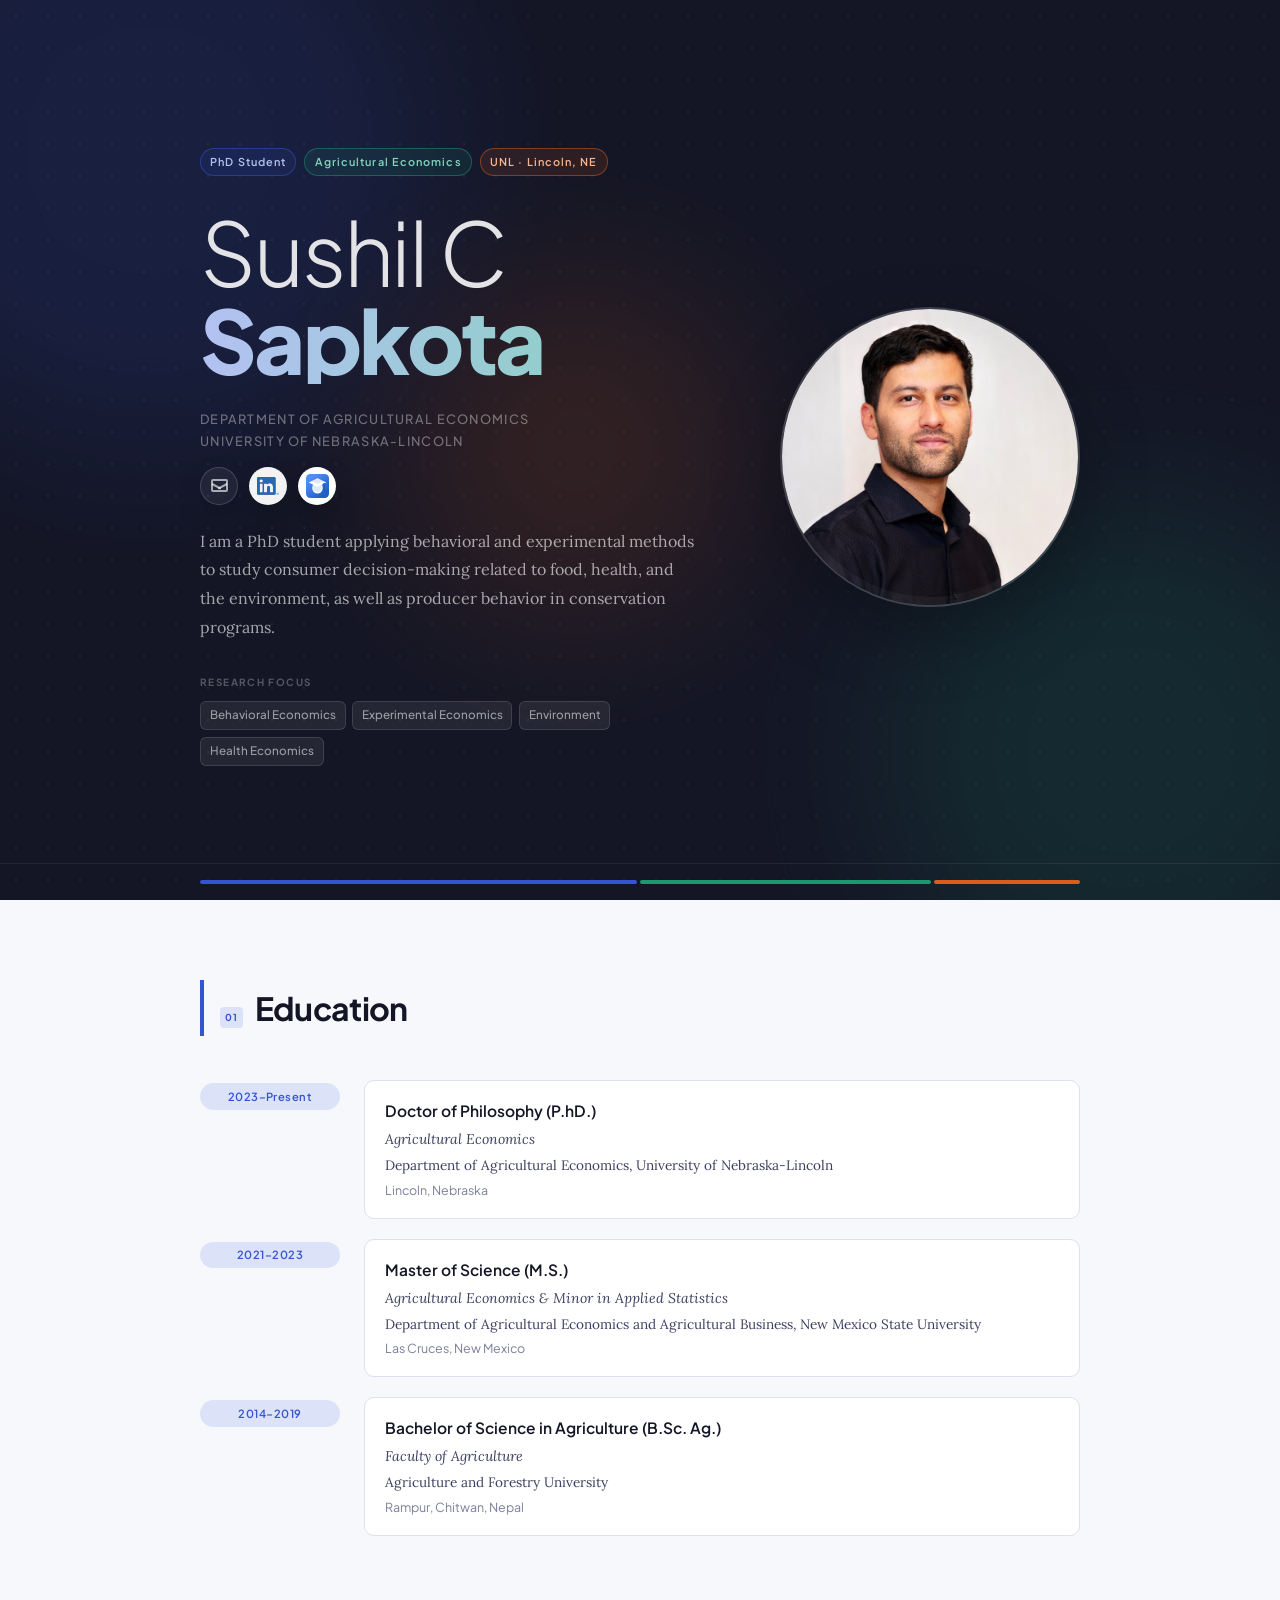
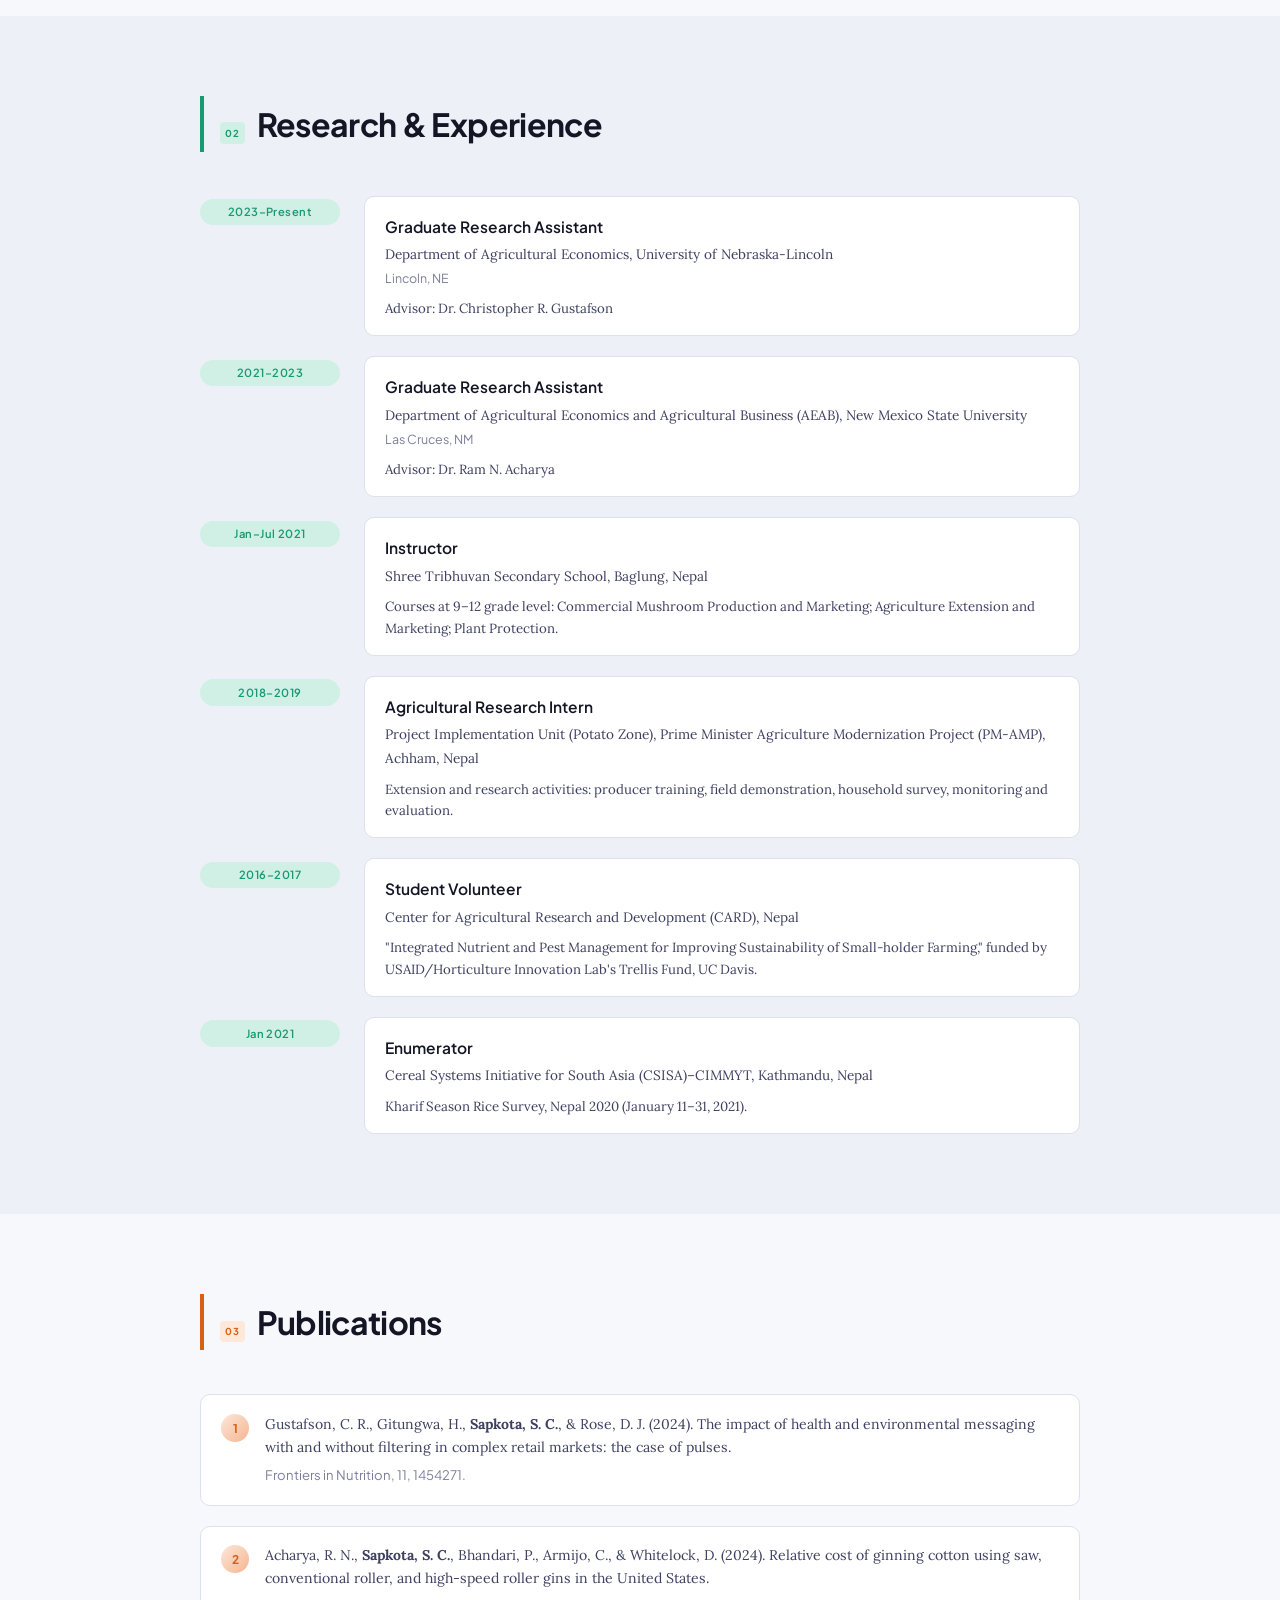
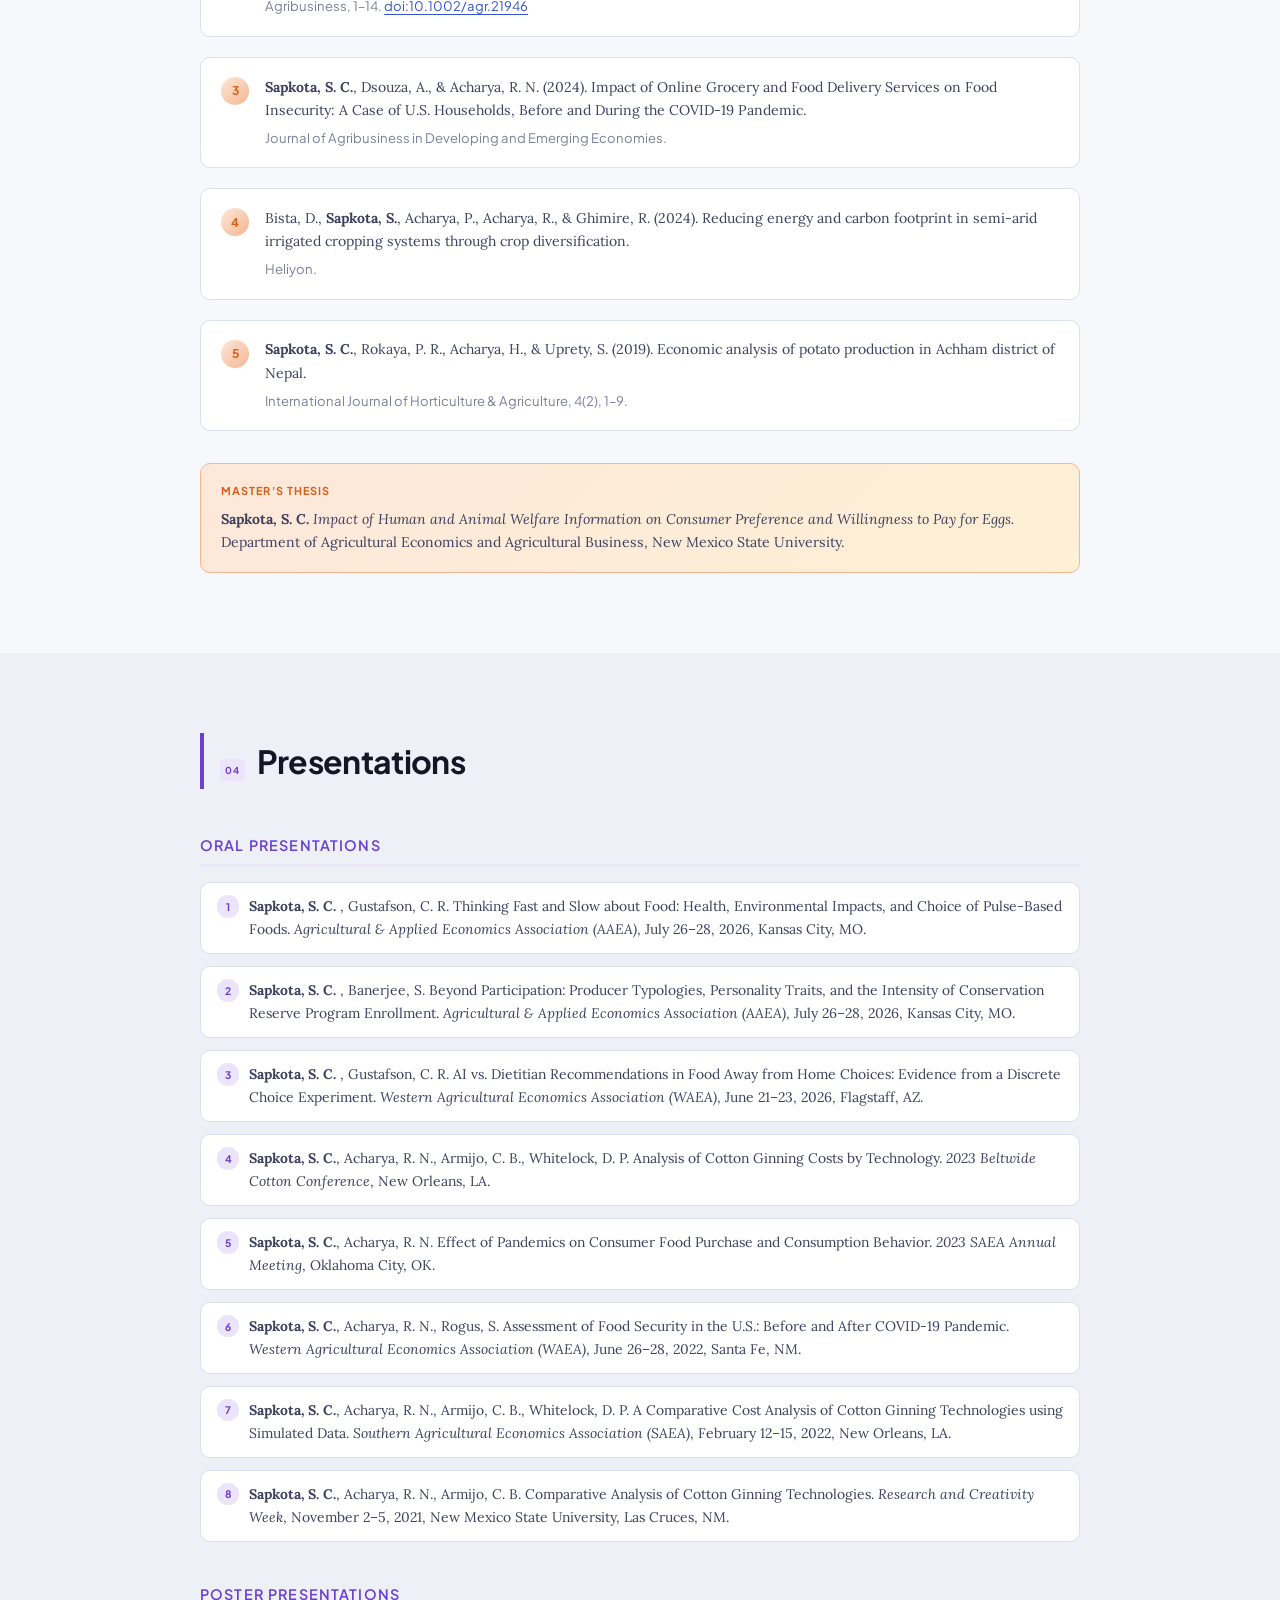
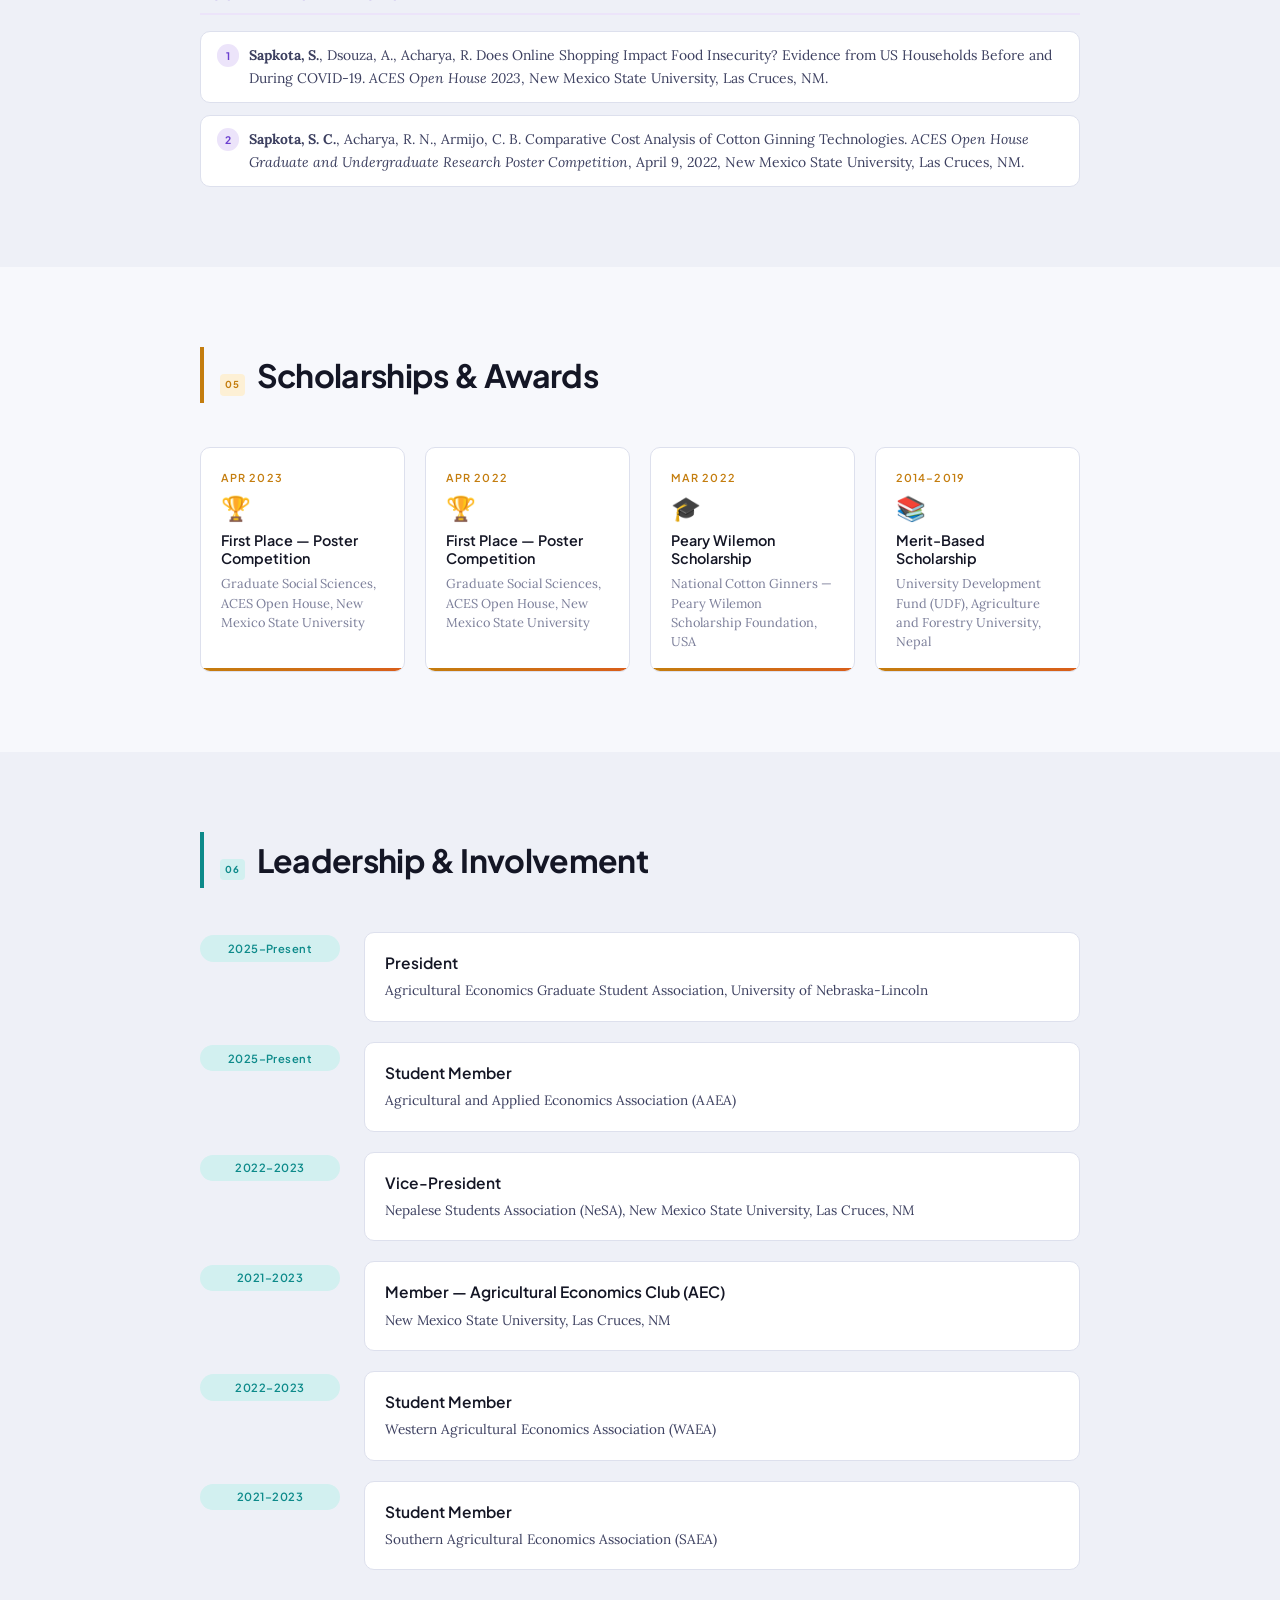
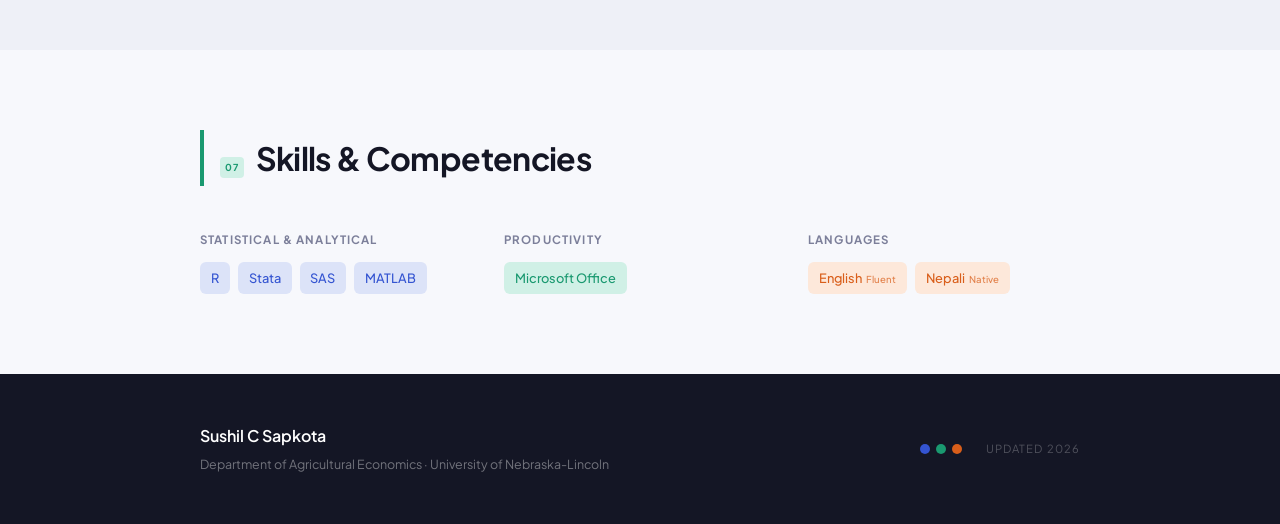
==== index.html @ df433335 "Update presentation list with new author formatting" ====
<!DOCTYPE html>
<html lang="en">
<head>
  <meta charset="UTF-8" />
  <meta name="viewport" content="width=device-width, initial-scale=1.0" />
  <title>Sushil C Sapkota — Agricultural Economist</title>
  <link rel="preconnect" href="https://fonts.googleapis.com" />
  <link rel="preconnect" href="https://fonts.gstatic.com" crossorigin />
  <link href="https://fonts.googleapis.com/css2?family=Plus+Jakarta+Sans:ital,wght@0,300;0,400;0,500;0,600;0,700;1,300;1,400&family=Lora:ital,wght@0,400;0,500;1,400&display=swap" rel="stylesheet" />
  <link rel="stylesheet" href="styles2.css?v=5" />
</head>
<body>

  <nav id="nav">
    <div class="nav-inner">
      <a href="#top" class="nav-brand">
        <span class="nav-initials">SCS</span>
        <span class="nav-fullname">Sushil C Sapkota</span>
      </a>
      <ul class="nav-links">
        <li><a href="#education">Education</a></li>
        <li><a href="#experience">Experience</a></li>
        <li><a href="#publications">Publications</a></li>
        <li><a href="#presentations">Presentations</a></li>
        <li><a href="#awards">Awards</a></li>
        <li><a href="#leadership">Leadership</a></li>
        <li><a href="#skills">Skills</a></li>
      </ul>
      <button class="nav-toggle" aria-label="Toggle menu" aria-expanded="false">
        <span></span><span></span><span></span>
      </button>
    </div>
  </nav>

  <main id="top">

    <!-- Hero -->
    <section class="hero">
      <div class="hero-blob hero-blob--1"></div>
      <div class="hero-blob hero-blob--2"></div>
      <div class="hero-blob hero-blob--3"></div>
      <div class="hero-grid-lines"></div>

      <div class="container hero-inner">

        <div class="hero-left">
          <div class="hero-chips">
            <span class="chip chip--blue">PhD Student</span>
            <span class="chip chip--green">Agricultural Economics</span>
            <span class="chip chip--orange">UNL · Lincoln, NE</span>
          </div>

          <h1 class="hero-name">
            <span class="hero-first">Sushil C</span>
            <span class="hero-last">Sapkota</span>
          </h1>

          <p class="hero-dept">
            Department of Agricultural Economics<br />
            University of Nebraska-Lincoln
          </p>

          <div class="hero-contact">
            <a class="email-link" href="mailto:ssapkota3@nebraska.edu" aria-label="Email Sushil C Sapkota">
              <span class="email-icon" aria-hidden="true"></span>
            </a>
            <a
              class="linkedin-link"
              href="https://www.linkedin.com/in/sushil-sapkota-06522b165/"
              target="_blank"
              rel="noopener noreferrer"
              aria-label="Visit Sushil C Sapkota on LinkedIn"
            >
              <img class="linkedin-logo" src="LI-In-Bug.png" alt="" />
            </a>
            <a
              class="scholar-link"
              href="https://scholar.google.com/citations?user=Bftoj8IAAAAJ&hl=en"
              target="_blank"
              rel="noopener noreferrer"
              aria-label="Visit Sushil C Sapkota on Google Scholar"
            >
              <img class="scholar-logo" src="google-scholar.svg" alt="" />
            </a>
          </div>

          <p class="hero-bio">
            I am a PhD student applying behavioral and experimental methods to study consumer decision-making
            related to food, health, and the environment, as well as
            producer behavior in conservation programs.
          </p>

          <div class="hero-focus">
            <span class="focus-label">Research Focus</span>
            <div class="focus-tags">
              <span class="focus-tag">Behavioral Economics</span>
              <span class="focus-tag">Experimental Economics</span>
              <span class="focus-tag">Environment</span>
              <span class="focus-tag">Health Economics</span>
            </div>
          </div>
        </div>

        <div class="hero-media">
          <div class="hero-photo-wrap" aria-label="Portrait of Sushil C Sapkota">
            <img
              class="hero-photo"
              src="3225E10E-08E2-4736-A0DA-E0281A70B537_1_105_c.jpeg"
              alt="Sushil C Sapkota"
            />
          </div>
        </div>

      </div>

      <div class="hero-bar-wrap">
        <div class="container">
          <div class="hero-bar">
            <span class="hero-bar-seg hero-bar-seg--a"></span>
            <span class="hero-bar-seg hero-bar-seg--b"></span>
            <span class="hero-bar-seg hero-bar-seg--c"></span>
          </div>
        </div>
      </div>
    </section>

    <!-- Education -->
    <section id="education" class="section">
      <div class="container">
        <h2 class="section-title section-title--blue">
          <span class="section-icon">01</span>Education
        </h2>
        <div class="timeline">

          <article class="tl-item">
            <div class="tl-badge tl-badge--blue">2023–Present</div>
            <div class="tl-card">
              <h3 class="tl-role">Doctor of Philosophy (P.hD.)</h3>
              <p class="tl-field">Agricultural Economics</p>
              <p class="tl-org">Department of Agricultural Economics, University of Nebraska-Lincoln</p>
              <p class="tl-loc">Lincoln, Nebraska</p>
            </div>
          </article>

          <article class="tl-item">
            <div class="tl-badge tl-badge--blue">2021–2023</div>
            <div class="tl-card">
              <h3 class="tl-role">Master of Science (M.S.)</h3>
              <p class="tl-field">Agricultural Economics &amp; Minor in Applied Statistics</p>
              <p class="tl-org">Department of Agricultural Economics and Agricultural Business, New Mexico State University</p>
              <p class="tl-loc">Las Cruces, New Mexico</p>
            </div>
          </article>

          <article class="tl-item">
            <div class="tl-badge tl-badge--blue">2014–2019</div>
            <div class="tl-card">
              <h3 class="tl-role">Bachelor of Science in Agriculture (B.Sc. Ag.)</h3>
              <p class="tl-field">Faculty of Agriculture</p>
              <p class="tl-org">Agriculture and Forestry University</p>
              <p class="tl-loc">Rampur, Chitwan, Nepal</p>
            </div>
          </article>

        </div>
      </div>
    </section>

    <!-- Experience -->
    <section id="experience" class="section section--alt">
      <div class="container">
        <h2 class="section-title section-title--green">
          <span class="section-icon">02</span>Research &amp; Experience
        </h2>
        <div class="timeline">

          <article class="tl-item">
            <div class="tl-badge tl-badge--green">2023–Present</div>
            <div class="tl-card">
              <h3 class="tl-role">Graduate Research Assistant</h3>
              <p class="tl-org">Department of Agricultural Economics, University of Nebraska-Lincoln</p>
              <p class="tl-loc">Lincoln, NE</p>
              <p class="tl-note">Advisor: Dr. Christopher R. Gustafson</p>
            </div>
          </article>

          <article class="tl-item">
            <div class="tl-badge tl-badge--green">2021–2023</div>
            <div class="tl-card">
              <h3 class="tl-role">Graduate Research Assistant</h3>
              <p class="tl-org">Department of Agricultural Economics and Agricultural Business (AEAB), New Mexico State University</p>
              <p class="tl-loc">Las Cruces, NM</p>
              <p class="tl-note">Advisor: Dr. Ram N. Acharya</p>
            </div>
          </article>

          <article class="tl-item">
            <div class="tl-badge tl-badge--green">Jan–Jul 2021</div>
            <div class="tl-card">
              <h3 class="tl-role">Instructor</h3>
              <p class="tl-org">Shree Tribhuvan Secondary School, Baglung, Nepal</p>
              <p class="tl-note">Courses at 9–12 grade level: Commercial Mushroom Production and Marketing; Agriculture Extension and Marketing; Plant Protection.</p>
            </div>
          </article>

          <article class="tl-item">
            <div class="tl-badge tl-badge--green">2018–2019</div>
            <div class="tl-card">
              <h3 class="tl-role">Agricultural Research Intern</h3>
              <p class="tl-org">Project Implementation Unit (Potato Zone), Prime Minister Agriculture Modernization Project (PM-AMP), Achham, Nepal</p>
              <p class="tl-note">Extension and research activities: producer training, field demonstration, household survey, monitoring and evaluation.</p>
            </div>
          </article>

          <article class="tl-item">
            <div class="tl-badge tl-badge--green">2016–2017</div>
            <div class="tl-card">
              <h3 class="tl-role">Student Volunteer</h3>
              <p class="tl-org">Center for Agricultural Research and Development (CARD), Nepal</p>
              <p class="tl-note">"Integrated Nutrient and Pest Management for Improving Sustainability of Small-holder Farming," funded by USAID/Horticulture Innovation Lab's Trellis Fund, UC Davis.</p>
            </div>
          </article>

          <article class="tl-item">
            <div class="tl-badge tl-badge--green">Jan 2021</div>
            <div class="tl-card">
              <h3 class="tl-role">Enumerator</h3>
              <p class="tl-org">Cereal Systems Initiative for South Asia (CSISA)–CIMMYT, Kathmandu, Nepal</p>
              <p class="tl-note">Kharif Season Rice Survey, Nepal 2020 (January 11–31, 2021).</p>
            </div>
          </article>

        </div>
      </div>
    </section>

    <!-- Publications -->
    <section id="publications" class="section">
      <div class="container">
        <h2 class="section-title section-title--orange">
          <span class="section-icon">03</span>Publications
        </h2>

        <ol class="pub-list">
          <li class="pub-item">
            <span class="pub-num">1</span>
            <div class="pub-content">
              <p class="pub-cite">Gustafson, C. R., Gitungwa, H., <strong>Sapkota, S. C.</strong>, &amp; Rose, D. J. (2024). The impact of health and environmental messaging with and without filtering in complex retail markets: the case of pulses.</p>
              <p class="pub-journal">Frontiers in Nutrition, 11, 1454271.</p>
            </div>
          </li>
          <li class="pub-item">
            <span class="pub-num">2</span>
            <div class="pub-content">
              <p class="pub-cite">Acharya, R. N., <strong>Sapkota, S. C.</strong>, Bhandari, P., Armijo, C., &amp; Whitelock, D. (2024). Relative cost of ginning cotton using saw, conventional roller, and high-speed roller gins in the United States.</p>
              <p class="pub-journal">Agribusiness, 1–14. <a href="https://doi.org/10.1002/agr.21946" target="_blank" rel="noopener">doi:10.1002/agr.21946</a></p>
            </div>
          </li>
          <li class="pub-item">
            <span class="pub-num">3</span>
            <div class="pub-content">
              <p class="pub-cite"><strong>Sapkota, S. C.</strong>, Dsouza, A., &amp; Acharya, R. N. (2024). Impact of Online Grocery and Food Delivery Services on Food Insecurity: A Case of U.S. Households, Before and During the COVID-19 Pandemic.</p>
              <p class="pub-journal">Journal of Agribusiness in Developing and Emerging Economies.</p>
            </div>
          </li>
          <li class="pub-item">
            <span class="pub-num">4</span>
            <div class="pub-content">
              <p class="pub-cite">Bista, D., <strong>Sapkota, S.</strong>, Acharya, P., Acharya, R., &amp; Ghimire, R. (2024). Reducing energy and carbon footprint in semi-arid irrigated cropping systems through crop diversification.</p>
              <p class="pub-journal">Heliyon.</p>
            </div>
          </li>
          <li class="pub-item">
            <span class="pub-num">5</span>
            <div class="pub-content">
              <p class="pub-cite"><strong>Sapkota, S. C.</strong>, Rokaya, P. R., Acharya, H., &amp; Uprety, S. (2019). Economic analysis of potato production in Achham district of Nepal.</p>
              <p class="pub-journal">International Journal of Horticulture &amp; Agriculture, 4(2), 1–9.</p>
            </div>
          </li>
        </ol>

        <div class="thesis-block">
          <div class="thesis-label">Master's Thesis</div>
          <p><strong>Sapkota, S. C.</strong> <em>Impact of Human and Animal Welfare Information on Consumer Preference and Willingness to Pay for Eggs.</em> Department of Agricultural Economics and Agricultural Business, New Mexico State University.</p>
        </div>
      </div>
    </section>

    <!-- Presentations -->
    <section id="presentations" class="section section--alt">
      <div class="container">
        <h2 class="section-title section-title--purple">
          <span class="section-icon">04</span>Presentations
        </h2>

        <h3 class="sub-heading sub-heading--purple">Oral Presentations</h3>
        <ol class="pres-list">
          <li class="pres-item"><strong>Sapkota, S. C. </strong>, Gustafson, C. R. Thinking Fast and Slow about Food: Health, Environmental Impacts, and Choice of Pulse-Based Foods. <em>Agricultural & Applied Economics Association (AAEA)</em>, July 26–28, 2026, Kansas City, MO.</li>
          <li class="pres-item"><strong>Sapkota, S. C. </strong>, Banerjee, S. Beyond Participation: Producer Typologies, Personality Traits, and the Intensity of Conservation Reserve Program Enrollment. <em>Agricultural & Applied Economics Association (AAEA)</em>, July 26–28, 2026, Kansas City, MO.</li>
          <li class="pres-item"><strong>Sapkota, S. C. </strong>, Gustafson, C. R. AI vs. Dietitian Recommendations in Food Away from Home Choices: Evidence from a Discrete Choice Experiment. <em>Western Agricultural Economics Association (WAEA)</em>, June 21–23, 2026, Flagstaff, AZ.</li>
          <li class="pres-item"><strong>Sapkota, S. C.</strong>, Acharya, R. N., Armijo, C. B., Whitelock, D. P. Analysis of Cotton Ginning Costs by Technology. <em>2023 Beltwide Cotton Conference</em>, New Orleans, LA.</li>
          <li class="pres-item"><strong>Sapkota, S. C.</strong>, Acharya, R. N. Effect of Pandemics on Consumer Food Purchase and Consumption Behavior. <em>2023 SAEA Annual Meeting</em>, Oklahoma City, OK.</li>
          <li class="pres-item"><strong>Sapkota, S. C.</strong>, Acharya, R. N., Rogus, S. Assessment of Food Security in the U.S.: Before and After COVID-19 Pandemic. <em>Western Agricultural Economics Association (WAEA)</em>, June 26–28, 2022, Santa Fe, NM.</li>
          <li class="pres-item"><strong>Sapkota, S. C.</strong>, Acharya, R. N., Armijo, C. B., Whitelock, D. P. A Comparative Cost Analysis of Cotton Ginning Technologies using Simulated Data. <em>Southern Agricultural Economics Association (SAEA)</em>, February 12–15, 2022, New Orleans, LA.</li>
          <li class="pres-item"><strong>Sapkota, S. C.</strong>, Acharya, R. N., Armijo, C. B. Comparative Analysis of Cotton Ginning Technologies. <em>Research and Creativity Week</em>, November 2–5, 2021, New Mexico State University, Las Cruces, NM.</li>
        </ol>

        <h3 class="sub-heading sub-heading--purple" style="margin-top:2.5rem">Poster Presentations</h3>
        <ol class="pres-list">
          <li class="pres-item"><strong>Sapkota, S.</strong>, Dsouza, A., Acharya, R. Does Online Shopping Impact Food Insecurity? Evidence from US Households Before and During COVID-19. <em>ACES Open House 2023</em>, New Mexico State University, Las Cruces, NM.</li>
          <li class="pres-item"><strong>Sapkota, S. C.</strong>, Acharya, R. N., Armijo, C. B. Comparative Cost Analysis of Cotton Ginning Technologies. <em>ACES Open House Graduate and Undergraduate Research Poster Competition</em>, April 9, 2022, New Mexico State University, Las Cruces, NM.</li>
        </ol>
      </div>
    </section>

    <!-- Awards -->
    <section id="awards" class="section">
      <div class="container">
        <h2 class="section-title section-title--amber">
          <span class="section-icon">05</span>Scholarships &amp; Awards
        </h2>
        <div class="awards-grid">

          <div class="award-card award-card--amber">
            <div class="award-year">Apr 2023</div>
            <div class="award-icon">🏆</div>
            <h3 class="award-title">First Place — Poster Competition</h3>
            <p class="award-body">Graduate Social Sciences, ACES Open House, New Mexico State University</p>
          </div>

          <div class="award-card award-card--amber">
            <div class="award-year">Apr 2022</div>
            <div class="award-icon">🏆</div>
            <h3 class="award-title">First Place — Poster Competition</h3>
            <p class="award-body">Graduate Social Sciences, ACES Open House, New Mexico State University</p>
          </div>

          <div class="award-card award-card--amber">
            <div class="award-year">Mar 2022</div>
            <div class="award-icon">🎓</div>
            <h3 class="award-title">Peary Wilemon Scholarship</h3>
            <p class="award-body">National Cotton Ginners — Peary Wilemon Scholarship Foundation, USA</p>
          </div>

          <div class="award-card award-card--amber">
            <div class="award-year">2014–2019</div>
            <div class="award-icon">📚</div>
            <h3 class="award-title">Merit-Based Scholarship</h3>
            <p class="award-body">University Development Fund (UDF), Agriculture and Forestry University, Nepal</p>
          </div>

        </div>
      </div>
    </section>

    <!-- Leadership -->
    <section id="leadership" class="section section--alt">
      <div class="container">
        <h2 class="section-title section-title--teal">
          <span class="section-icon">06</span>Leadership &amp; Involvement
        </h2>
        <div class="timeline">

          <article class="tl-item">
            <div class="tl-badge tl-badge--teal">2025–Present</div>
            <div class="tl-card">
              <h3 class="tl-role">President</h3>
              <p class="tl-org">Agricultural Economics Graduate Student Association, University of Nebraska-Lincoln</p>
            </div>
          </article>

          <article class="tl-item">
            <div class="tl-badge tl-badge--teal">2025–Present</div>
            <div class="tl-card">
              <h3 class="tl-role">Student Member</h3>
              <p class="tl-org">Agricultural and Applied Economics Association (AAEA)</p>
            </div>
          </article>

          <article class="tl-item">
            <div class="tl-badge tl-badge--teal">2022–2023</div>
            <div class="tl-card">
              <h3 class="tl-role">Vice-President</h3>
              <p class="tl-org">Nepalese Students Association (NeSA), New Mexico State University, Las Cruces, NM</p>
            </div>
          </article>

          <article class="tl-item">
            <div class="tl-badge tl-badge--teal">2021–2023</div>
            <div class="tl-card">
              <h3 class="tl-role">Member — Agricultural Economics Club (AEC)</h3>
              <p class="tl-org">New Mexico State University, Las Cruces, NM</p>
            </div>
          </article>

          <article class="tl-item">
            <div class="tl-badge tl-badge--teal">2022–2023</div>
            <div class="tl-card">
              <h3 class="tl-role">Student Member</h3>
              <p class="tl-org">Western Agricultural Economics Association (WAEA)</p>
            </div>
          </article>

          <article class="tl-item">
            <div class="tl-badge tl-badge--teal">2021–2023</div>
            <div class="tl-card">
              <h3 class="tl-role">Student Member</h3>
              <p class="tl-org">Southern Agricultural Economics Association (SAEA)</p>
            </div>
          </article>

        </div>
      </div>
    </section>

    <!-- Skills -->
    <section id="skills" class="section">
      <div class="container">
        <h2 class="section-title section-title--green">
          <span class="section-icon">07</span>Skills &amp; Competencies
        </h2>
        <div class="skills-grid">
          <div class="skill-group">
            <h3 class="skill-group-label">Statistical &amp; Analytical</h3>
            <div class="skill-tags">
              <span class="skill-tag skill-tag--blue">R</span>
              <span class="skill-tag skill-tag--blue">Stata</span>
              <span class="skill-tag skill-tag--blue">SAS</span>
              <span class="skill-tag skill-tag--blue">MATLAB</span>
            </div>
          </div>
          <div class="skill-group">
            <h3 class="skill-group-label">Productivity</h3>
            <div class="skill-tags">
              <span class="skill-tag skill-tag--green">Microsoft Office</span>
            </div>
          </div>
          <div class="skill-group">
            <h3 class="skill-group-label">Languages</h3>
            <div class="skill-tags">
              <span class="skill-tag skill-tag--orange">English <em>Fluent</em></span>
              <span class="skill-tag skill-tag--orange">Nepali <em>Native</em></span>
            </div>
          </div>
        </div>
      </div>
    </section>

  </main>

  <footer class="footer">
    <div class="container footer-inner">
      <div class="footer-left">
        <p class="footer-name">Sushil C Sapkota</p>
        <p class="footer-inst">Department of Agricultural Economics · University of Nebraska-Lincoln</p>
      </div>
      <div class="footer-dots">
        <span class="fdot fdot--blue"></span>
        <span class="fdot fdot--green"></span>
        <span class="fdot fdot--orange"></span>
      </div>
      <p class="footer-copy">Updated 2026</p>
    </div>
  </footer>

  <script src="script2.js"></script>
</body>
</html>
---- styles2.css ----
/* ─── Reset ─────────────────────────────────────────── */
*, *::before, *::after { box-sizing: border-box; margin: 0; padding: 0; }

/* ─── Palette ───────────────────────────────────────── */
:root {
  --white:   #ffffff;
  --bg:      #f7f8fc;
  --bg-alt:  #eef0f7;
  --ink:     #141625;
  --ink-2:   #3d4060;
  --ink-3:   #7c7f9a;

  --blue:    #3454d1;
  --blue-lt: #dce3f8;
  --blue-md: #b3c1f2;

  --green:   #1a9970;
  --green-lt:#d0f0e6;
  --green-md:#85d4bc;

  --orange:  #d95e1a;
  --orange-lt:#fde8da;
  --orange-md:#f4b590;

  --purple:  #6b3fcf;
  --purple-lt:#ece4fa;

  --amber:   #c47d0e;
  --amber-lt:#fdf0d5;
  --amber-md:#f5c96a;

  --teal:    #0d8a8a;
  --teal-lt: #d2f0f0;
  --teal-md: #7ed4d4;

  --rule:    #dde0ed;

  --font-head: 'Plus Jakarta Sans', system-ui, sans-serif;
  --font-body: 'Lora', Georgia, serif;

  --max-w: 880px;
  --radius: 10px;
}

html { scroll-behavior: smooth; }

body {
  background: var(--bg);
  color: var(--ink);
  font-family: var(--font-body);
  font-size: clamp(15px, 1.5vw, 16px);
  line-height: 1.75;
  -webkit-font-smoothing: antialiased;
}

/* ─── Utility ───────────────────────────────────────── */
.container {
  width: min(var(--max-w), 100% - 2rem);
  margin-inline: auto;
}

a {
  color: var(--blue);
  text-underline-offset: 3px;
  transition: opacity 0.2s;
}
a:hover { opacity: 0.7; }

/* ─── Nav ───────────────────────────────────────────── */
#nav {
  position: fixed;
  top: 0; left: 0; right: 0;
  z-index: 200;
  background: var(--ink);
  transform: translateY(-100%);
  transition: transform 0.35s ease;
}
#nav.visible { transform: translateY(0); }

.nav-inner {
  width: min(var(--max-w), 100% - 2rem);
  margin-inline: auto;
  display: flex;
  align-items: center;
  height: 54px;
  gap: 1rem;
}

.nav-brand {
  display: flex;
  align-items: center;
  gap: 0.6rem;
  text-decoration: none;
  flex-shrink: 0;
}

.nav-initials {
  background: linear-gradient(135deg, var(--blue), var(--green));
  color: white;
  font-family: var(--font-head);
  font-size: 0.72rem;
  font-weight: 700;
  letter-spacing: 0.08em;
  padding: 0.3em 0.5em;
  border-radius: 6px;
}

.nav-fullname {
  font-family: var(--font-head);
  font-size: 0.85rem;
  font-weight: 500;
  color: rgba(255,255,255,0.85);
}

.nav-links {
  display: flex;
  list-style: none;
  gap: clamp(0.6rem, 2vw, 1.2rem);
  margin-left: auto;
  flex-wrap: wrap;
}

.nav-links a {
  font-family: var(--font-head);
  font-size: 0.72rem;
  font-weight: 500;
  text-transform: uppercase;
  letter-spacing: 0.08em;
  color: rgba(255,255,255,0.55);
  text-decoration: none;
  transition: color 0.2s;
}
.nav-links a:hover { color: white; }

.nav-toggle {
  display: none;
  flex-direction: column;
  gap: 4px;
  background: none;
  border: none;
  cursor: pointer;
  padding: 4px;
  margin-left: auto;
}
.nav-toggle span {
  display: block;
  width: 20px;
  height: 2px;
  background: white;
  border-radius: 2px;
  transition: transform 0.25s;
}

/* ─── Hero ──────────────────────────────────────────── */
.hero {
  position: relative;
  overflow: hidden;
  background: var(--ink);
  padding-top: clamp(5.5rem, 12vw, 8rem);
  padding-bottom: 0;
  min-height: 100vh;
  display: flex;
  flex-direction: column;
}

.hero-blob {
  position: absolute;
  border-radius: 50%;
  filter: blur(80px);
  opacity: 0.15;
  pointer-events: none;
}
.hero-blob--1 {
  width: 600px; height: 600px;
  background: var(--blue);
  top: -150px; left: -150px;
}
.hero-blob--2 {
  width: 500px; height: 500px;
  background: var(--green);
  bottom: -100px; right: -100px;
}
.hero-blob--3 {
  width: 350px; height: 350px;
  background: var(--orange);
  top: 50%; left: 45%;
  transform: translate(-50%, -50%);
}

/* subtle dot-grid texture */
.hero-grid-lines {
  position: absolute;
  inset: 0;
  background-image: radial-gradient(rgba(255,255,255,0.06) 1px, transparent 1px);
  background-size: 32px 32px;
  pointer-events: none;
}

.hero-inner {
  position: relative;
  z-index: 1;
  flex: 1;
  display: flex;
  justify-content: space-between;
  align-items: center;
  gap: clamp(2rem, 7vw, 5rem);
  padding-bottom: clamp(3rem, 6vw, 5rem);
}

/* ── Left column ── */
.hero-left {
  max-width: 660px;
  min-width: 0;
}

.hero-chips {
  display: flex;
  flex-wrap: wrap;
  gap: 0.5rem;
  margin-bottom: 2rem;
  opacity: 0;
  animation: fadeUp 0.7s 0.1s ease forwards;
}

.chip {
  font-family: var(--font-head);
  font-size: 0.68rem;
  font-weight: 600;
  letter-spacing: 0.1em;
  padding: 0.3em 0.85em;
  border-radius: 999px;
  border: 1.5px solid;
}
.chip--blue   { color: var(--blue-md);   border-color: rgba(52,84,209,0.5);  background: rgba(52,84,209,0.12); }
.chip--green  { color: var(--green-md);  border-color: rgba(26,153,112,0.5); background: rgba(26,153,112,0.12); }
.chip--orange { color: var(--orange-md); border-color: rgba(217,94,26,0.5);  background: rgba(217,94,26,0.12); }

.hero-name {
  font-family: var(--font-head);
  font-weight: 700;
  font-size: clamp(3rem, 8vw, 5.5rem);
  line-height: 1.0;
  letter-spacing: -0.03em;
  margin-bottom: 1.5rem;
  display: flex;
  flex-direction: column;
  opacity: 0;
  animation: fadeUp 0.7s 0.25s ease forwards;
}

.hero-first {
  color: rgba(255,255,255,0.88);
  font-weight: 300;
}

.hero-last {
  background: linear-gradient(90deg, var(--blue-md), var(--green-md));
  -webkit-background-clip: text;
  -webkit-text-fill-color: transparent;
  background-clip: text;
  font-weight: 800;
}

.hero-dept {
  font-family: var(--font-head);
  font-size: 0.8rem;
  font-weight: 500;
  text-transform: uppercase;
  letter-spacing: 0.1em;
  color: rgba(255,255,255,0.38);
  margin-bottom: 0.9rem;
  opacity: 0;
  animation: fadeUp 0.7s 0.4s ease forwards;
}

.hero-bio {
  max-width: 500px;
  color: rgba(255,255,255,0.62);
  font-size: 1rem;
  line-height: 1.8;
  margin-bottom: 2rem;
  opacity: 0;
  animation: fadeUp 0.7s 0.55s ease forwards;
}

/* Research focus tags */
.hero-focus {
  opacity: 0;
  animation: fadeUp 0.7s 0.65s ease forwards;
}

.focus-label {
  font-family: var(--font-head);
  font-size: 0.62rem;
  font-weight: 700;
  text-transform: uppercase;
  letter-spacing: 0.14em;
  color: rgba(255,255,255,0.28);
  display: block;
  margin-bottom: 0.6rem;
}

.focus-tags {
  display: flex;
  flex-wrap: wrap;
  gap: 0.4rem;
}

.focus-tag {
  font-family: var(--font-head);
  font-size: 0.73rem;
  font-weight: 500;
  color: rgba(255,255,255,0.55);
  background: rgba(255,255,255,0.07);
  border: 1px solid rgba(255,255,255,0.12);
  padding: 0.3em 0.75em;
  border-radius: 6px;
  transition: background 0.2s, color 0.2s;
}
.focus-tag:hover {
  background: rgba(255,255,255,0.13);
  color: rgba(255,255,255,0.9);
}

.hero-media {
  position: relative;
  flex: 0 0 clamp(220px, 28vw, 300px);
  width: 100%;
  display: flex;
  flex-direction: column;
  align-items: center;
  gap: 1rem;
}

.hero-photo-wrap {
  position: relative;
  width: 100%;
  aspect-ratio: 1;
  border-radius: 50%;
  overflow: hidden;
  border: 2px solid rgba(255,255,255,0.18);
  box-shadow: 0 26px 70px rgba(0,0,0,0.28);
  opacity: 0;
  animation: fadeIn 0.8s 0.5s ease forwards;
}

.hero-photo-wrap::after {
  content: '';
  position: absolute;
  inset: 0;
  border-radius: 50%;
  box-shadow: inset 0 0 0 8px rgba(255,255,255,0.04);
  pointer-events: none;
}

.hero-photo {
  width: 100%;
  height: 100%;
  display: block;
  object-fit: cover;
  object-position: center 18%;
}

.hero-contact {
  display: flex;
  align-items: center;
  justify-content: flex-start;
  gap: 0.7rem;
  flex-wrap: wrap;
  margin-bottom: 1.35rem;
  opacity: 0;
  animation: fadeUp 0.7s 0.48s ease forwards;
}

.hero-contact .email-link {
  display: inline-flex;
  align-items: center;
  justify-content: center;
  text-decoration: none;
  width: 38px;
  height: 38px;
  flex: 0 0 auto;
  background: rgba(255,255,255,0.06);
  border: 1.5px solid rgba(255,255,255,0.16);
  border-radius: 50%;
  box-shadow: 0 12px 28px rgba(0,0,0,0.14);
  transition: background 0.2s ease, border-color 0.2s ease, transform 0.2s ease, opacity 0.2s ease;
}

.hero-contact .email-link:hover {
  background: rgba(255,255,255,0.1);
  border-color: rgba(255,255,255,0.34);
  opacity: 1;
  transform: translateY(-2px);
}

.email-icon {
  position: relative;
  width: 17px;
  height: 13px;
  border: 2px solid rgba(255,255,255,0.62);
  border-radius: 2px;
}

.email-icon::before,
.email-icon::after {
  content: '';
  position: absolute;
  top: 2px;
  width: 10px;
  height: 2px;
  background: rgba(255,255,255,0.62);
}

.email-icon::before {
  left: -1px;
  transform: rotate(28deg);
  transform-origin: left center;
}

.email-icon::after {
  right: -1px;
  transform: rotate(-28deg);
  transform-origin: right center;
}

.linkedin-link,
.scholar-link {
  display: inline-flex;
  align-items: center;
  justify-content: center;
  width: 38px;
  height: 38px;
  flex: 0 0 auto;
  border-radius: 50%;
  background: rgba(255,255,255,0.95);
  box-shadow: 0 12px 28px rgba(0,0,0,0.2);
  transition: transform 0.2s ease, box-shadow 0.2s ease, opacity 0.2s ease;
}

.linkedin-link:hover,
.scholar-link:hover {
  opacity: 1;
  transform: translateY(-2px);
  box-shadow: 0 18px 36px rgba(0,0,0,0.28);
}

.linkedin-logo,
.scholar-logo {
  width: 58%;
  height: 58%;
  display: block;
  object-fit: contain;
}

.scholar-link {
  background: var(--white);
}

.scholar-logo {
  width: 62%;
  height: 62%;
}

/* ── Bottom color bar ── */
.hero-bar-wrap {
  position: relative;
  z-index: 1;
  border-top: 1px solid rgba(255,255,255,0.07);
  padding: 1rem 0;
}

.hero-bar {
  display: flex;
  gap: 3px;
  opacity: 0;
  animation: fadeIn 0.7s 0.8s ease forwards;
}
.hero-bar-seg {
  height: 4px;
  border-radius: 2px;
}
.hero-bar-seg--a { flex: 3; background: var(--blue); }
.hero-bar-seg--b { flex: 2; background: var(--green); }
.hero-bar-seg--c { flex: 1; background: var(--orange); }

/* ─── Sections ──────────────────────────────────────── */
.section {
  padding: clamp(3rem, 8vw, 5rem) 0;
}
.section--alt { background: var(--bg-alt); }

.section-title {
  font-family: var(--font-head);
  font-weight: 700;
  font-size: clamp(1.5rem, 4vw, 2rem);
  letter-spacing: -0.02em;
  color: var(--ink);
  margin-bottom: clamp(1.75rem, 4vw, 2.75rem);
  display: flex;
  align-items: baseline;
  gap: 0.75rem;
}

.section-icon {
  font-size: 0.6rem;
  font-weight: 700;
  letter-spacing: 0.1em;
  padding: 0.25em 0.5em;
  border-radius: 4px;
  font-family: var(--font-head);
  vertical-align: middle;
}

.section-title--blue   { border-left: 4px solid var(--blue);   padding-left: 1rem; }
.section-title--blue   .section-icon { background: var(--blue-lt);   color: var(--blue); }
.section-title--green  { border-left: 4px solid var(--green);  padding-left: 1rem; }
.section-title--green  .section-icon { background: var(--green-lt);  color: var(--green); }
.section-title--orange { border-left: 4px solid var(--orange); padding-left: 1rem; }
.section-title--orange .section-icon { background: var(--orange-lt); color: var(--orange); }
.section-title--purple { border-left: 4px solid var(--purple); padding-left: 1rem; }
.section-title--purple .section-icon { background: var(--purple-lt); color: var(--purple); }
.section-title--amber  { border-left: 4px solid var(--amber);  padding-left: 1rem; }
.section-title--amber  .section-icon { background: var(--amber-lt);  color: var(--amber); }
.section-title--teal   { border-left: 4px solid var(--teal);   padding-left: 1rem; }
.section-title--teal   .section-icon { background: var(--teal-lt);   color: var(--teal); }

/* ─── Timeline ──────────────────────────────────────── */
.timeline {
  display: flex;
  flex-direction: column;
  gap: 1.25rem;
}

.tl-item {
  display: grid;
  grid-template-columns: 140px 1fr;
  gap: 0 1.5rem;
  align-items: start;
}

.tl-badge {
  font-family: var(--font-head);
  font-size: 0.7rem;
  font-weight: 600;
  letter-spacing: 0.04em;
  padding: 0.3em 0.7em;
  border-radius: 999px;
  text-align: center;
  white-space: nowrap;
  margin-top: 0.3em;
}
.tl-badge--blue   { background: var(--blue-lt);   color: var(--blue); }
.tl-badge--green  { background: var(--green-lt);  color: var(--green); }
.tl-badge--teal   { background: var(--teal-lt);   color: var(--teal); }

.tl-card {
  background: var(--white);
  border: 1px solid var(--rule);
  border-radius: var(--radius);
  padding: 1rem 1.25rem;
  transition: box-shadow 0.2s, transform 0.2s;
}
.tl-card:hover {
  box-shadow: 0 4px 20px rgba(0,0,0,0.07);
  transform: translateY(-1px);
}

.tl-role {
  font-family: var(--font-head);
  font-weight: 600;
  font-size: 0.97rem;
  color: var(--ink);
  margin-bottom: 0.2rem;
}
.tl-field { font-style: italic; font-size: 0.88rem; color: var(--ink-2); margin-bottom: 0.15rem; }
.tl-org   { font-size: 0.85rem; color: var(--ink-2); margin-bottom: 0.1rem; }
.tl-loc   { font-size: 0.78rem; color: var(--ink-3); font-family: var(--font-head); }
.tl-note  { font-size: 0.83rem; color: var(--ink-2); margin-top: 0.5rem; line-height: 1.6; }

/* ─── Publications ──────────────────────────────────── */
.pub-list {
  list-style: none;
  display: flex;
  flex-direction: column;
  gap: 1.25rem;
  margin-bottom: 2rem;
}

.pub-item {
  display: flex;
  gap: 1rem;
  align-items: flex-start;
  background: var(--white);
  border: 1px solid var(--rule);
  border-radius: var(--radius);
  padding: 1.1rem 1.25rem;
  transition: box-shadow 0.2s, transform 0.2s;
}
.pub-item:hover {
  box-shadow: 0 4px 20px rgba(0,0,0,0.07);
  transform: translateY(-1px);
}

.pub-num {
  flex-shrink: 0;
  width: 28px;
  height: 28px;
  background: linear-gradient(135deg, var(--orange-lt), var(--orange-md));
  color: var(--orange);
  border-radius: 50%;
  display: flex;
  align-items: center;
  justify-content: center;
  font-family: var(--font-head);
  font-size: 0.75rem;
  font-weight: 700;
  margin-top: 0.1em;
}

.pub-content { flex: 1; }
.pub-cite  { font-size: 0.88rem; line-height: 1.65; color: var(--ink-2); margin-bottom: 0.3rem; }
.pub-journal { font-size: 0.82rem; color: var(--ink-3); font-family: var(--font-head); }

.thesis-block {
  background: linear-gradient(135deg, var(--orange-lt), var(--amber-lt));
  border: 1px solid var(--orange-md);
  border-radius: var(--radius);
  padding: 1.1rem 1.25rem;
  font-size: 0.88rem;
  line-height: 1.65;
  color: var(--ink-2);
}

.thesis-label {
  font-family: var(--font-head);
  font-size: 0.68rem;
  font-weight: 700;
  text-transform: uppercase;
  letter-spacing: 0.1em;
  color: var(--orange);
  margin-bottom: 0.5rem;
}

/* ─── Sub headings ──────────────────────────────────── */
.sub-heading {
  font-family: var(--font-head);
  font-size: 0.9rem;
  font-weight: 600;
  text-transform: uppercase;
  letter-spacing: 0.08em;
  margin-bottom: 1rem;
  padding-bottom: 0.4rem;
  border-bottom: 2px solid;
}
.sub-heading--purple { color: var(--purple); border-color: var(--purple-lt); }

/* ─── Presentations ─────────────────────────────────── */
.pres-list {
  list-style: none;
  counter-reset: pres;
  display: flex;
  flex-direction: column;
  gap: 0.75rem;
}

.pres-item {
  counter-increment: pres;
  position: relative;
  padding: 0.75rem 1rem 0.75rem 3rem;
  background: var(--white);
  border: 1px solid var(--rule);
  border-radius: var(--radius);
  font-size: 0.87rem;
  line-height: 1.65;
  color: var(--ink-2);
  transition: box-shadow 0.2s;
}
.pres-item:hover { box-shadow: 0 2px 12px rgba(0,0,0,0.06); }

.pres-item::before {
  content: counter(pres);
  position: absolute;
  left: 1rem;
  top: 0.75rem;
  width: 1.4rem;
  height: 1.4rem;
  background: var(--purple-lt);
  color: var(--purple);
  border-radius: 50%;
  display: flex;
  align-items: center;
  justify-content: center;
  font-family: var(--font-head);
  font-size: 0.65rem;
  font-weight: 700;
  line-height: 1;
  text-align: center;
  padding-top: 1px;
}

/* ─── Awards Grid ───────────────────────────────────── */
.awards-grid {
  display: grid;
  grid-template-columns: repeat(auto-fill, minmax(200px, 1fr));
  gap: 1.25rem;
}

.award-card {
  background: var(--white);
  border: 1px solid var(--rule);
  border-radius: var(--radius);
  padding: 1.25rem;
  display: flex;
  flex-direction: column;
  gap: 0.4rem;
  transition: box-shadow 0.2s, transform 0.2s;
  position: relative;
  overflow: hidden;
}
.award-card::after {
  content: '';
  position: absolute;
  bottom: 0; left: 0; right: 0;
  height: 3px;
}
.award-card--amber::after { background: linear-gradient(90deg, var(--amber), var(--orange)); }
.award-card:hover {
  box-shadow: 0 6px 24px rgba(0,0,0,0.09);
  transform: translateY(-2px);
}

.award-year {
  font-family: var(--font-head);
  font-size: 0.68rem;
  font-weight: 600;
  text-transform: uppercase;
  letter-spacing: 0.1em;
  color: var(--amber);
}
.award-icon { font-size: 1.5rem; line-height: 1; margin: 0.2rem 0; }
.award-title {
  font-family: var(--font-head);
  font-size: 0.9rem;
  font-weight: 600;
  color: var(--ink);
  line-height: 1.3;
}
.award-body {
  font-size: 0.8rem;
  color: var(--ink-3);
  line-height: 1.5;
}

/* ─── Skills ────────────────────────────────────────── */
.skills-grid {
  display: grid;
  grid-template-columns: repeat(auto-fill, minmax(220px, 1fr));
  gap: 2rem;
}

.skill-group-label {
  font-family: var(--font-head);
  font-size: 0.72rem;
  font-weight: 700;
  text-transform: uppercase;
  letter-spacing: 0.1em;
  color: var(--ink-3);
  margin-bottom: 0.75rem;
}

.skill-tags {
  display: flex;
  flex-wrap: wrap;
  gap: 0.5rem;
}

.skill-tag {
  font-family: var(--font-head);
  font-size: 0.8rem;
  font-weight: 500;
  padding: 0.35em 0.85em;
  border-radius: 6px;
}
.skill-tag em { font-style: normal; font-size: 0.75em; opacity: 0.75; margin-left: 0.25em; }
.skill-tag--blue   { background: var(--blue-lt);   color: var(--blue); }
.skill-tag--green  { background: var(--green-lt);  color: var(--green); }
.skill-tag--orange { background: var(--orange-lt); color: var(--orange); }

/* ─── Footer ────────────────────────────────────────── */
.footer {
  background: var(--ink);
  padding: clamp(2rem, 5vw, 3rem) 0;
}

.footer-inner {
  display: flex;
  flex-wrap: wrap;
  align-items: center;
  gap: 1.5rem;
}

.footer-left { flex: 1; }

.footer-name {
  font-family: var(--font-head);
  font-size: 1rem;
  font-weight: 600;
  color: white;
  margin-bottom: 0.25rem;
}

.footer-inst {
  font-size: 0.78rem;
  color: rgba(255,255,255,0.4);
  font-family: var(--font-head);
}

.footer-dots {
  display: flex;
  gap: 6px;
  align-items: center;
}

.fdot {
  width: 10px;
  height: 10px;
  border-radius: 50%;
}
.fdot--blue   { background: var(--blue); }
.fdot--green  { background: var(--green); }
.fdot--orange { background: var(--orange); }

.footer-copy {
  font-family: var(--font-head);
  font-size: 0.7rem;
  text-transform: uppercase;
  letter-spacing: 0.1em;
  color: rgba(255,255,255,0.25);
  margin-left: auto;
}

/* ─── Animations ────────────────────────────────────── */
@keyframes fadeUp {
  from { opacity: 0; transform: translateY(20px); }
  to   { opacity: 1; transform: translateY(0); }
}
@keyframes fadeIn {
  from { opacity: 0; }
  to   { opacity: 1; }
}

.reveal-hidden { opacity: 0; transform: translateY(18px); transition: opacity 0.55s ease, transform 0.55s ease; }
.reveal-visible { opacity: 1; transform: translateY(0); }

/* ─── Responsive ────────────────────────────────────── */
@media (max-width: 760px) {
  .hero-inner {
    flex-direction: column;
    align-items: flex-start;
  }
  .hero-left { max-width: 100%; }
  .hero-media {
    width: min(100%, 320px);
    flex-basis: auto;
  }
}

@media (max-width: 640px) {
  .tl-item {
    grid-template-columns: 1fr;
    gap: 0.5rem;
  }
  .tl-badge { display: inline-block; margin-bottom: 0; }

  .nav-links { display: none; }
  .nav-links.open {
    display: flex;
    flex-direction: column;
    position: absolute;
    top: 54px; left: 0; right: 0;
    background: var(--ink);
    border-top: 1px solid rgba(255,255,255,0.08);
    padding: 1rem;
    gap: 0.85rem;
  }
  .nav-toggle { display: flex; }
  .awards-grid { grid-template-columns: 1fr 1fr; }
}

/* ─── Print ─────────────────────────────────────────── */
@media print {
  #nav, .hero-blob { display: none; }
  .hero { background: white; padding-top: 1rem; min-height: unset; }
  .hero-first, .hero-dept, .hero-bio { color: black; -webkit-text-fill-color: black; }
  .hero-last { -webkit-text-fill-color: black; background: none; }
  body { background: white; font-size: 11pt; }
  .section--alt { background: white; }
  .tl-card, .pub-item, .pres-item, .award-card { box-shadow: none; border-color: #ddd; }
  .footer { display: none; }
}
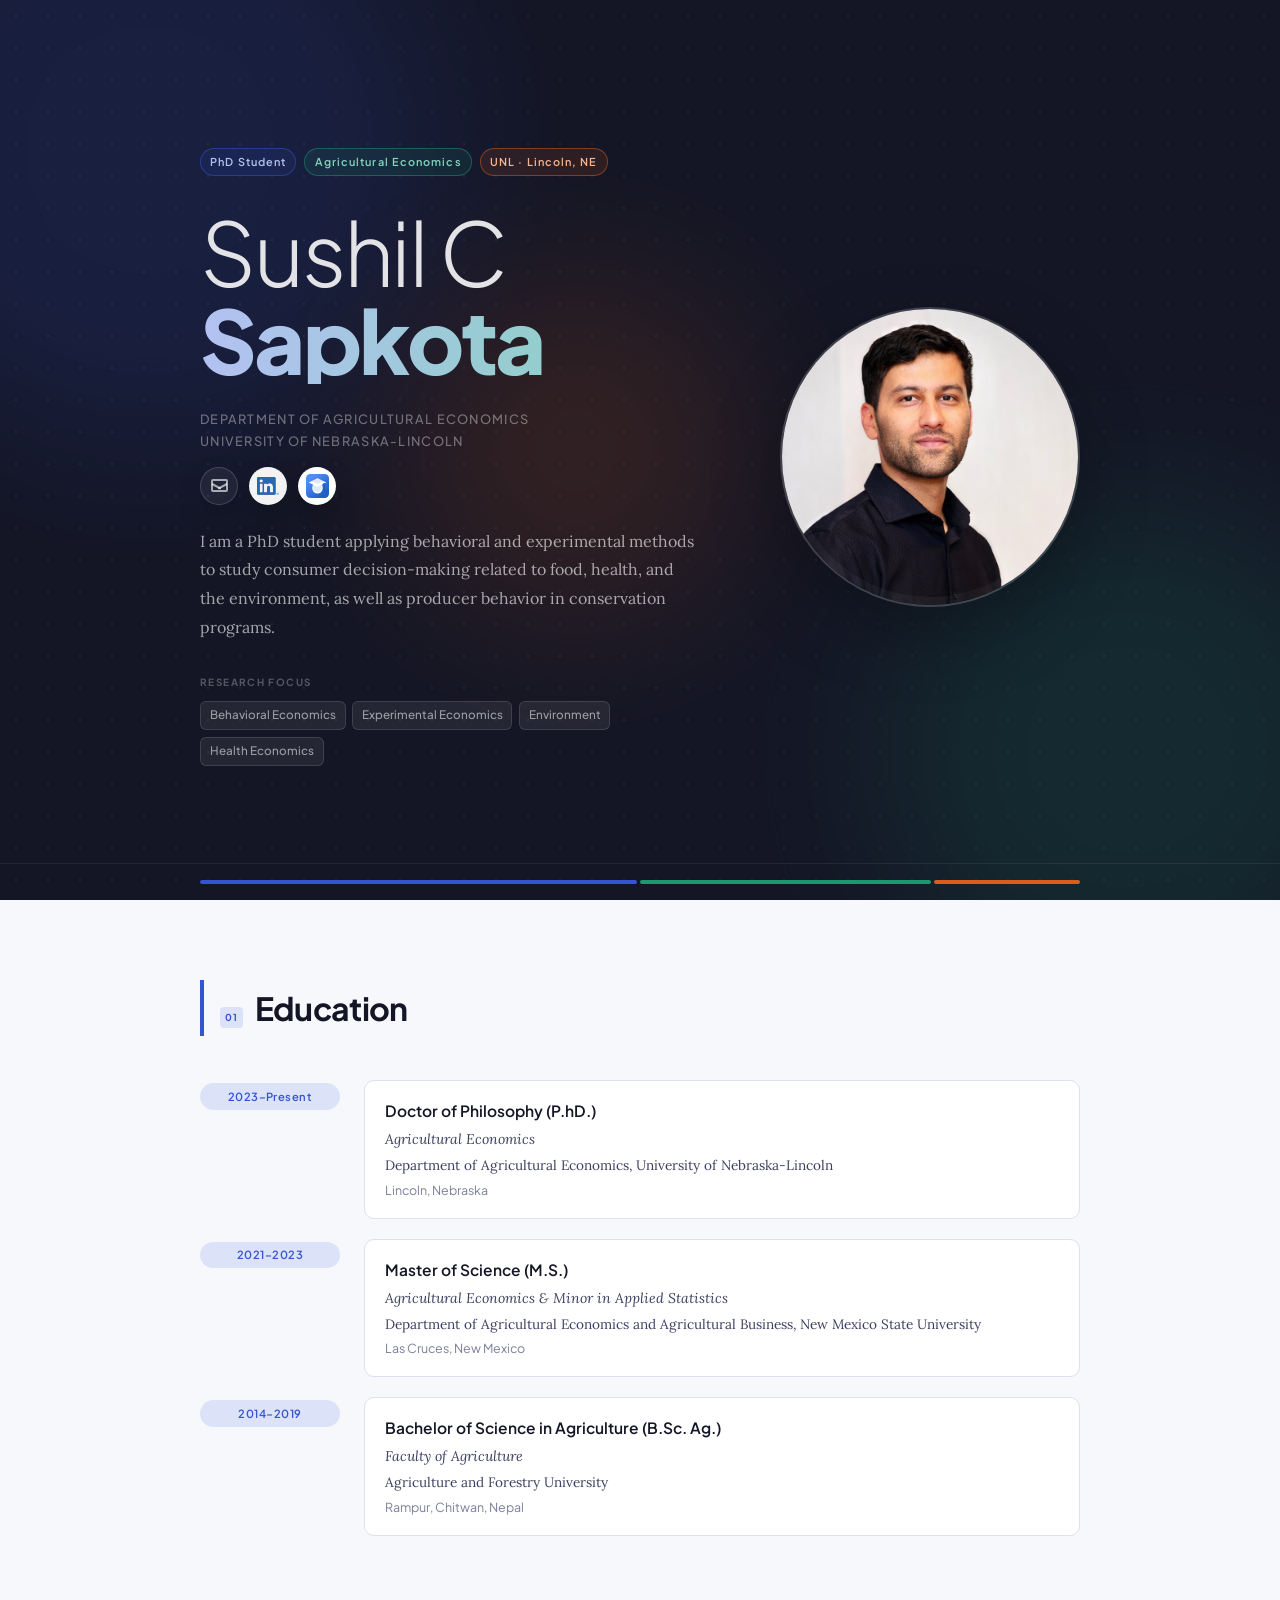
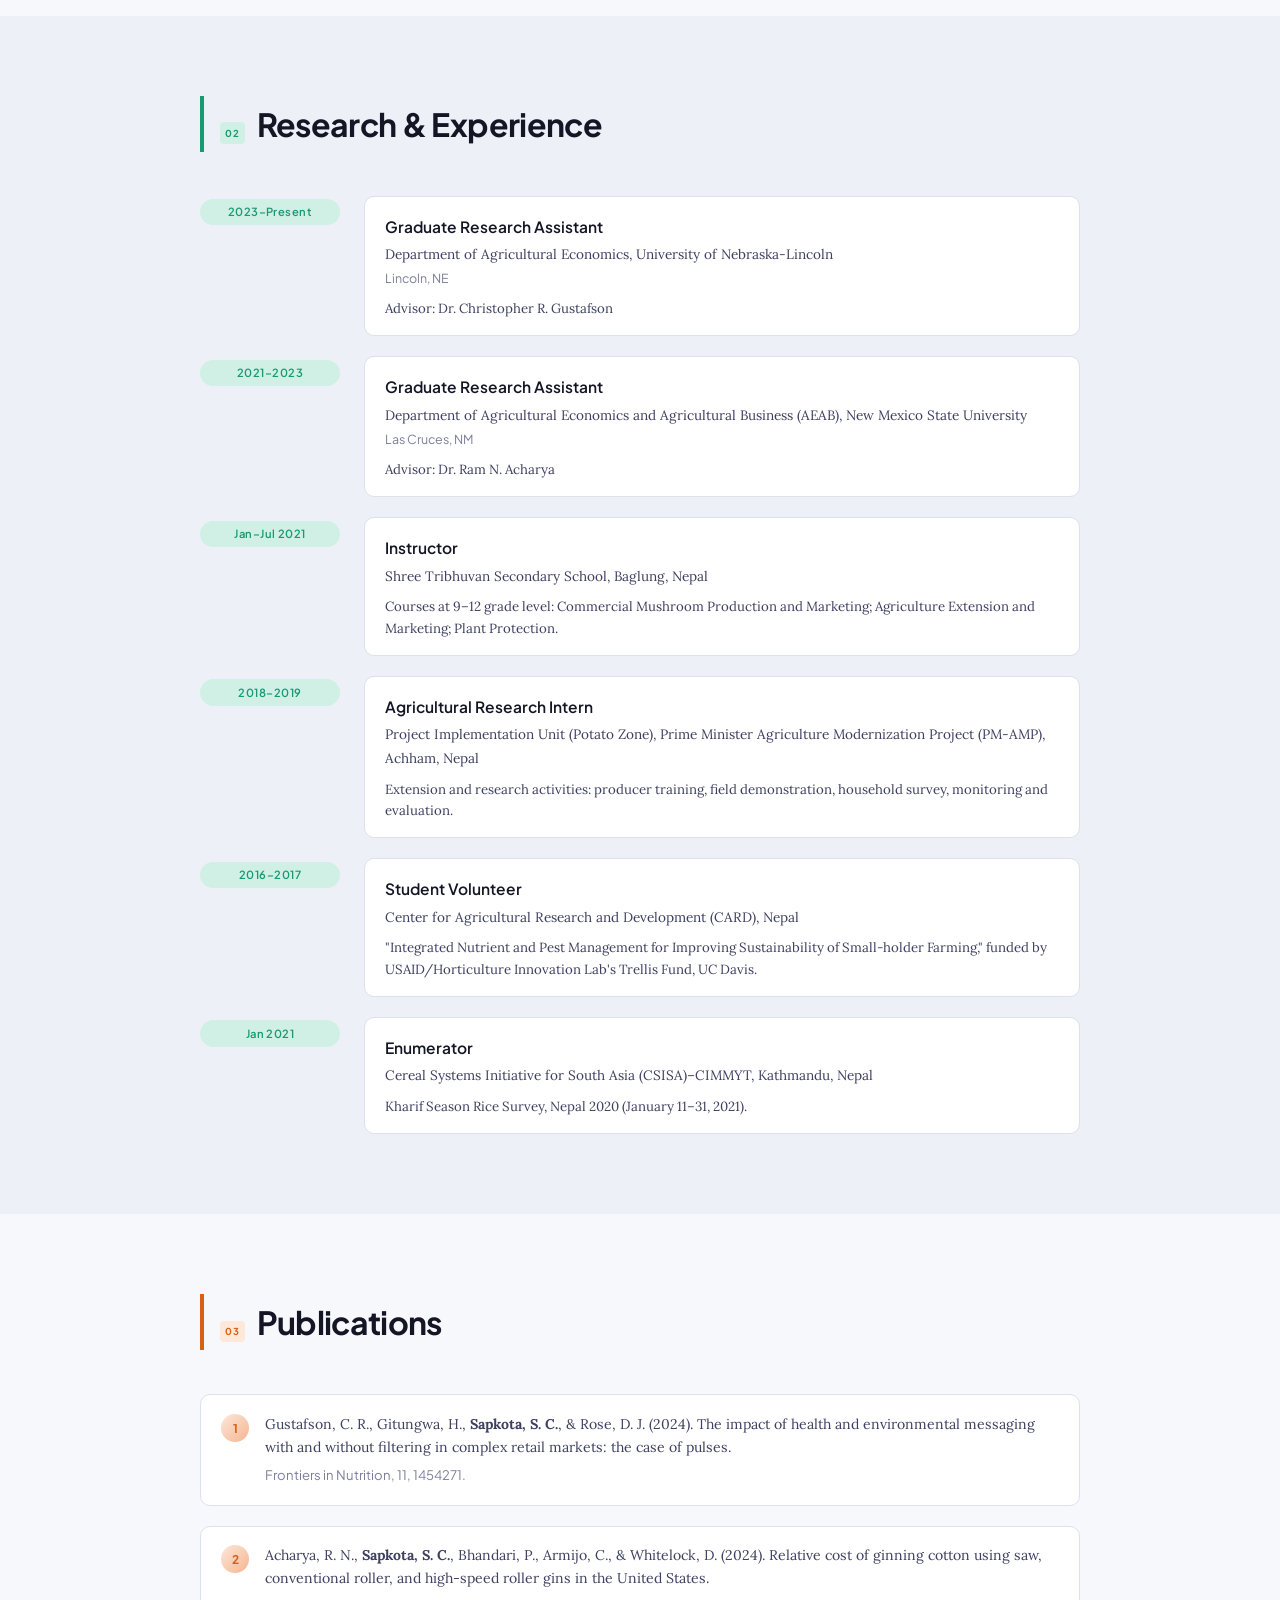
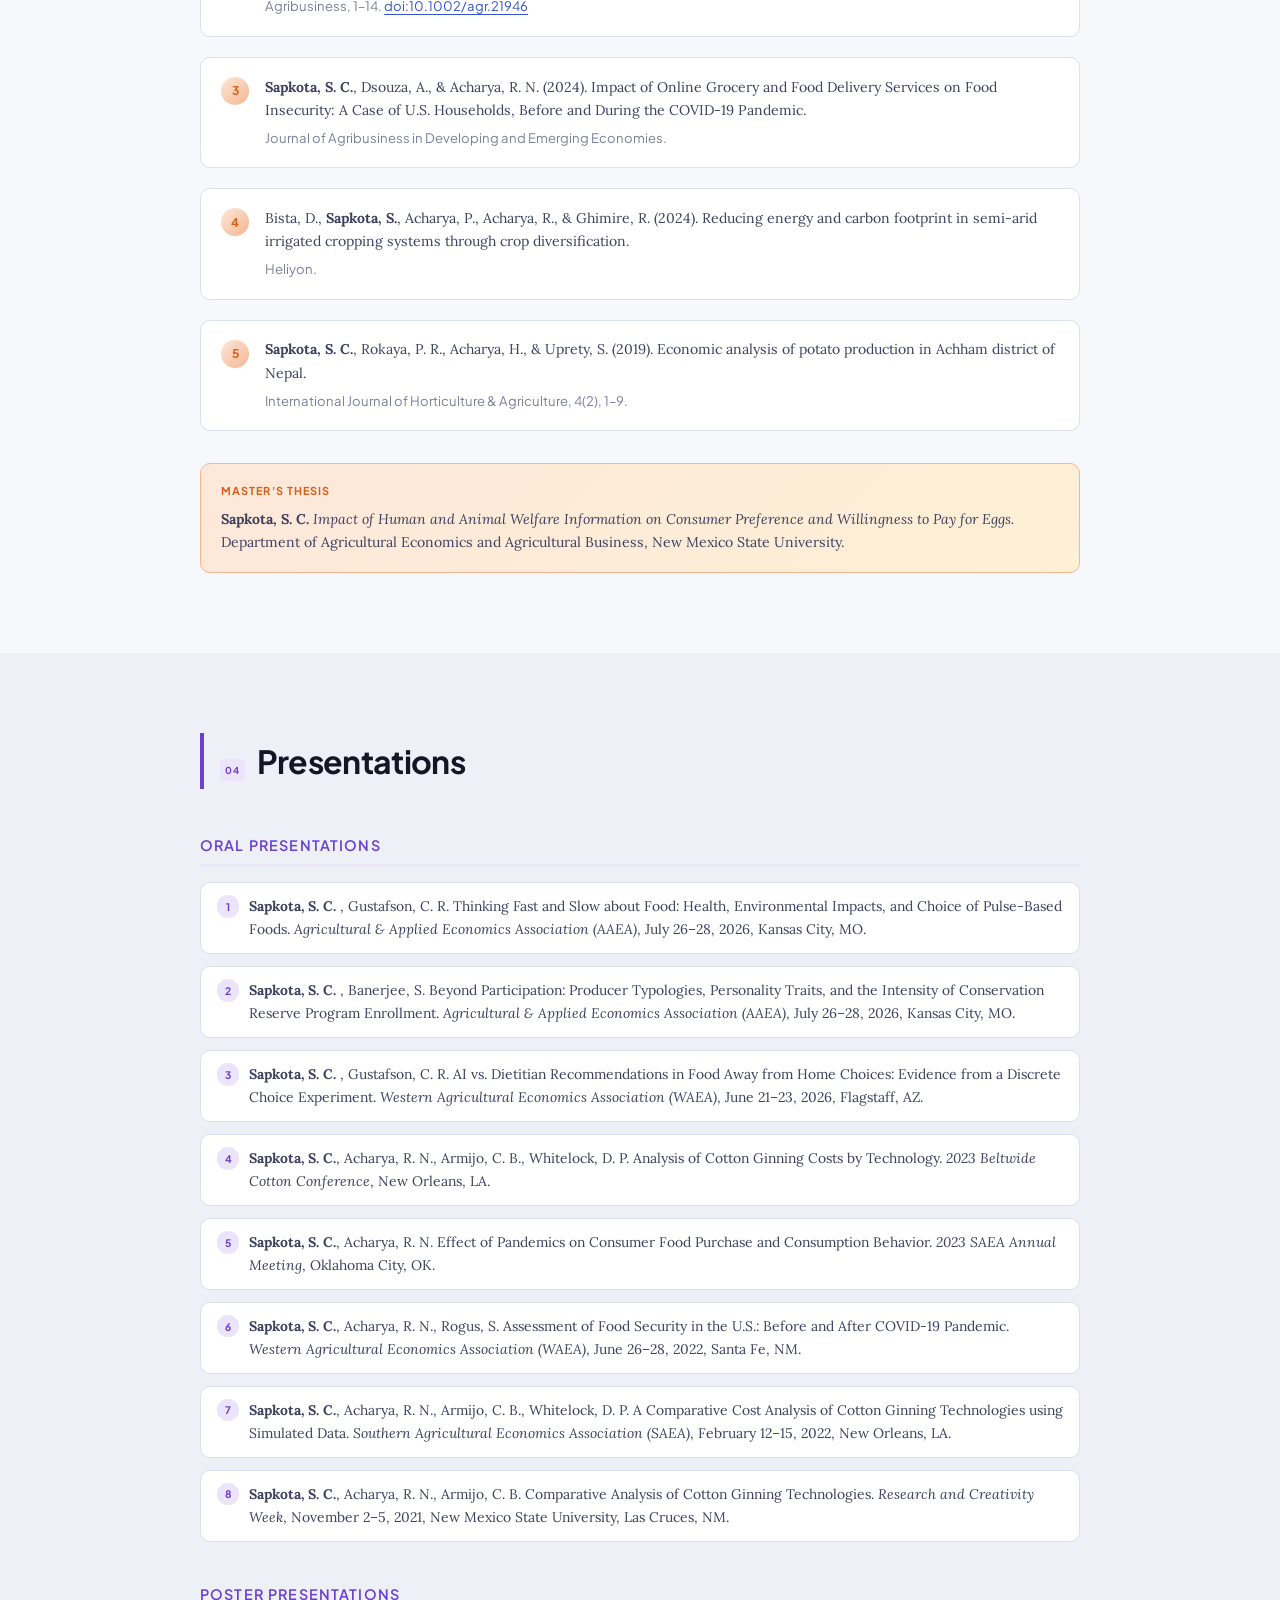
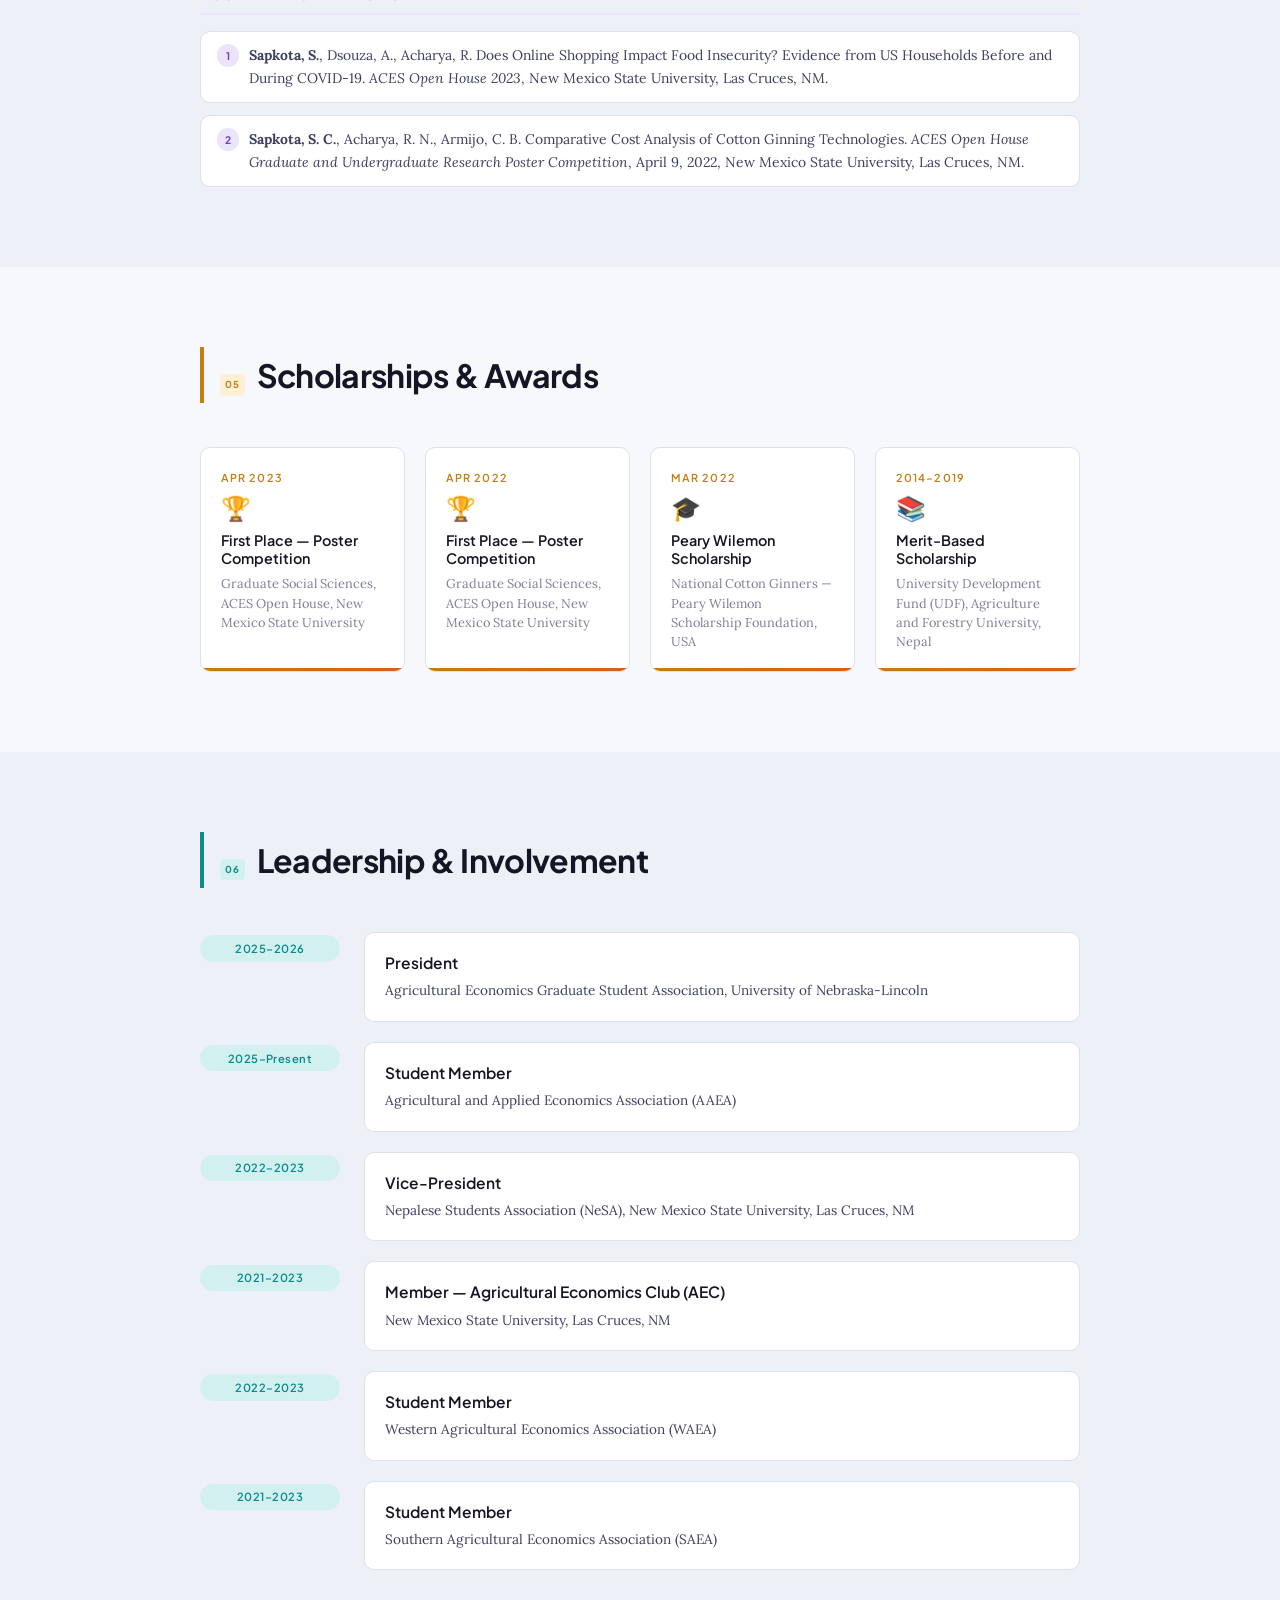
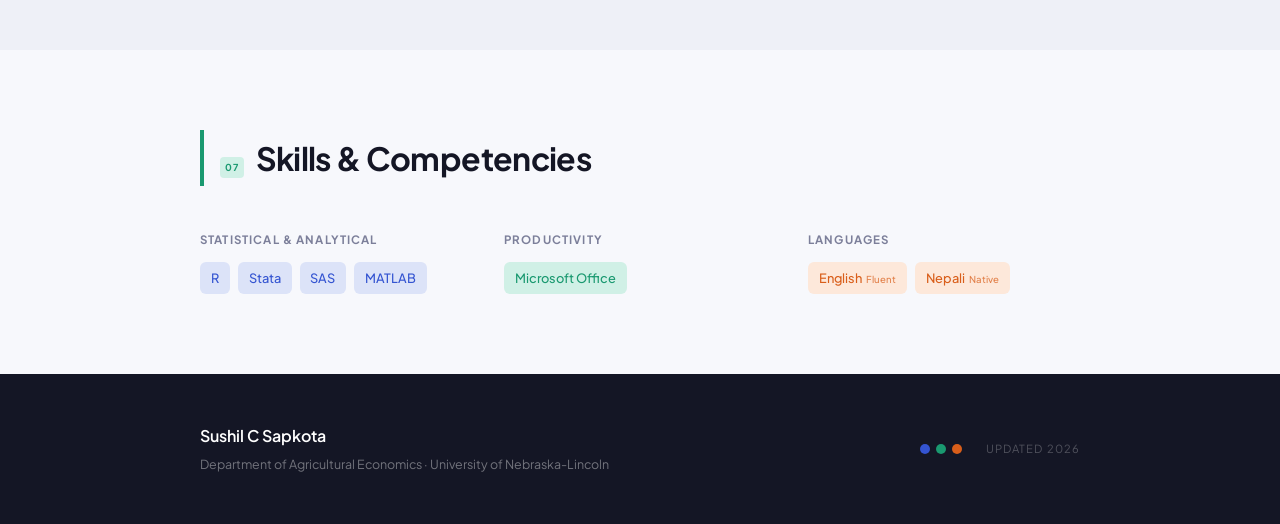
==== commit 081ad7fe: "Update GSA president tenure to 2025-2026 Co-Authored-By: Claude Sonnet 5 <noreply@anthropic.com> Cla" ====
--- a/index.html
+++ b/index.html
@@ -362,7 +362,7 @@
         <div class="timeline">
 
           <article class="tl-item">
-            <div class="tl-badge tl-badge--teal">2025–Present</div>
+            <div class="tl-badge tl-badge--teal">2025–2026</div>
             <div class="tl-card">
               <h3 class="tl-role">President</h3>
               <p class="tl-org">Agricultural Economics Graduate Student Association, University of Nebraska-Lincoln</p>
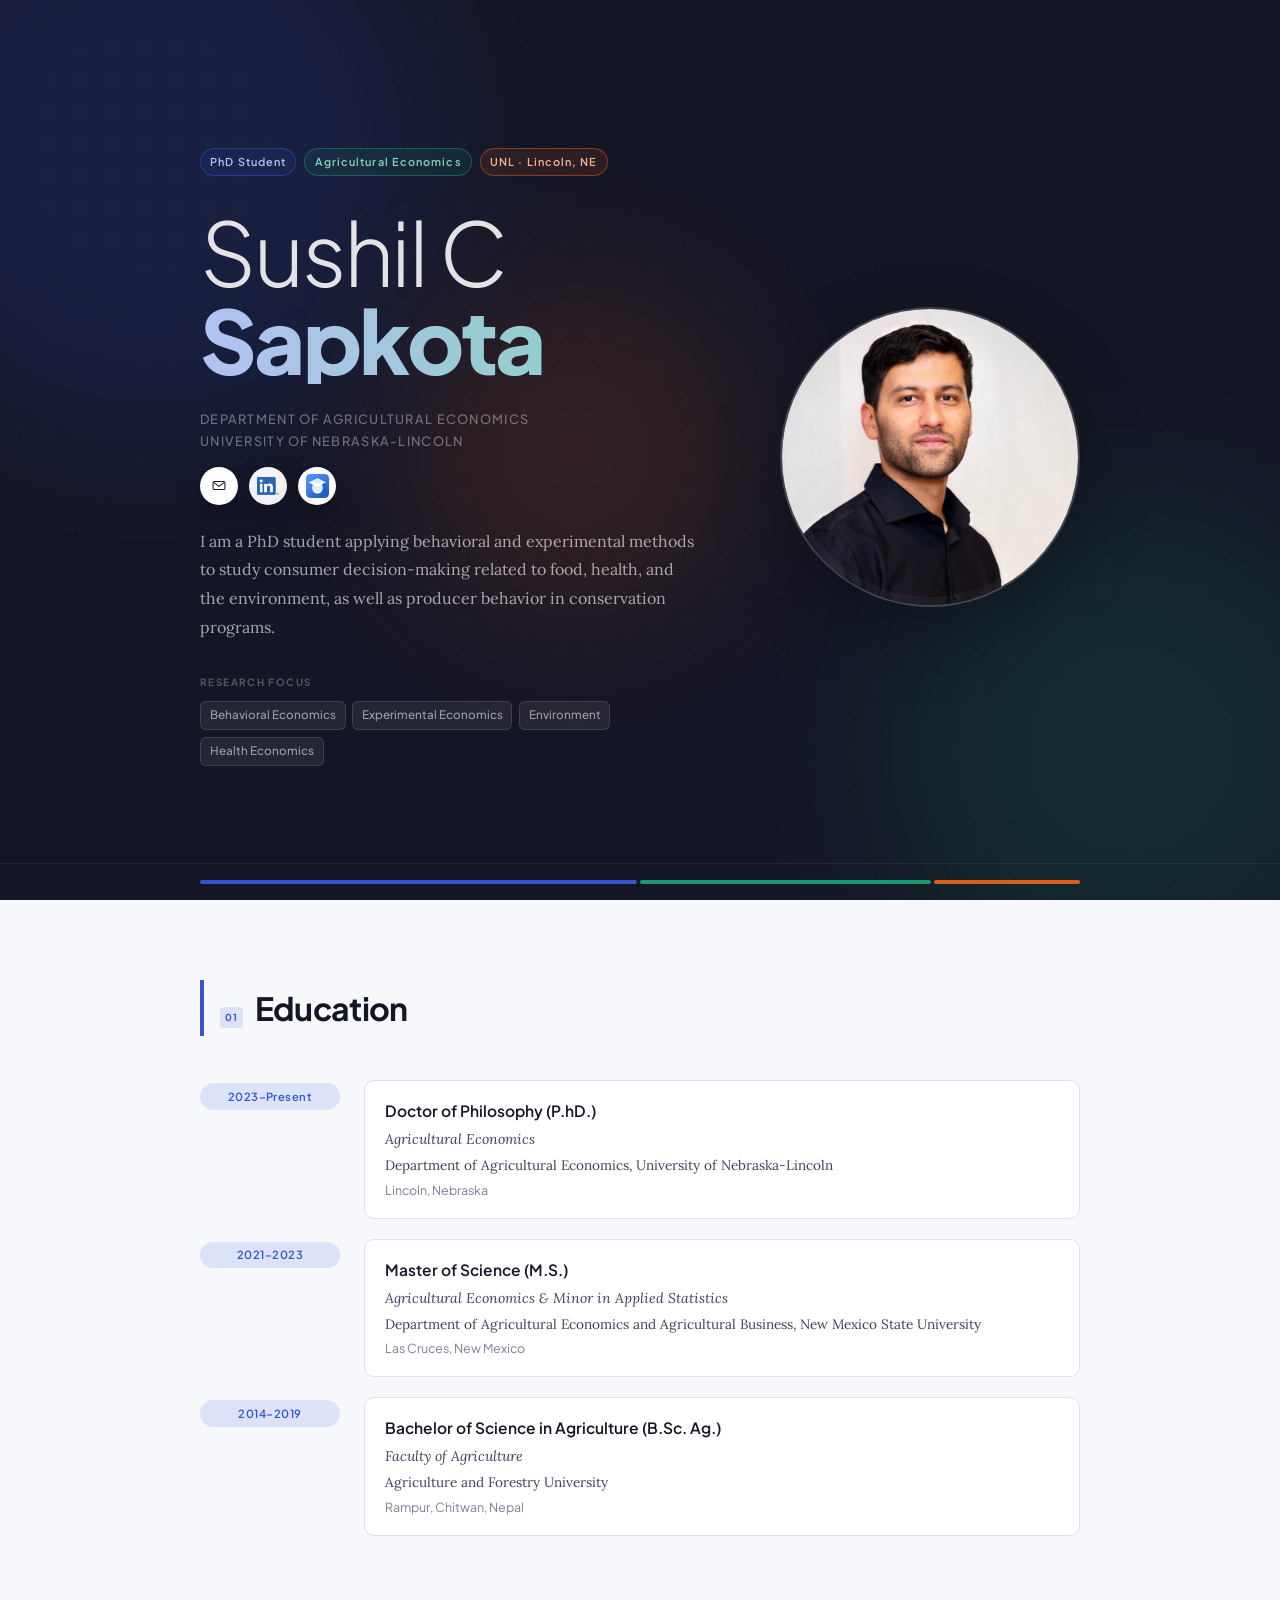
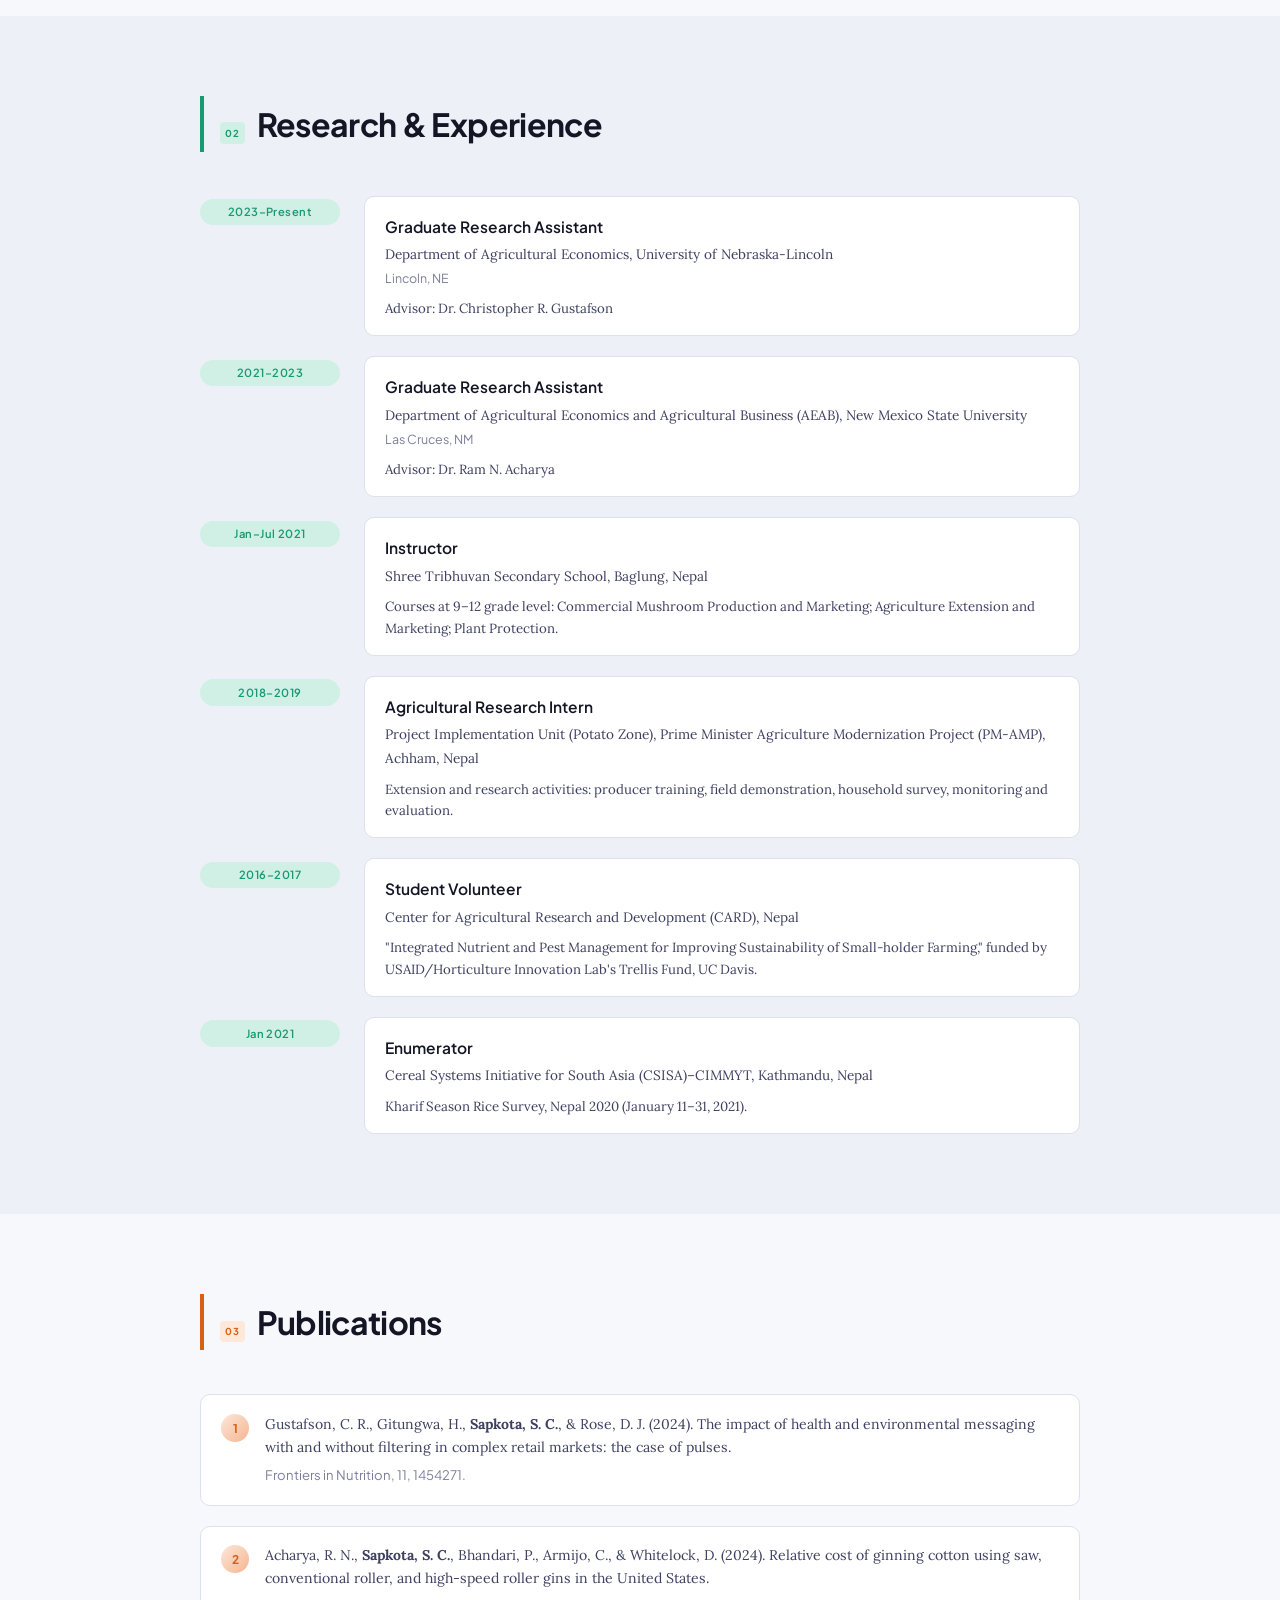
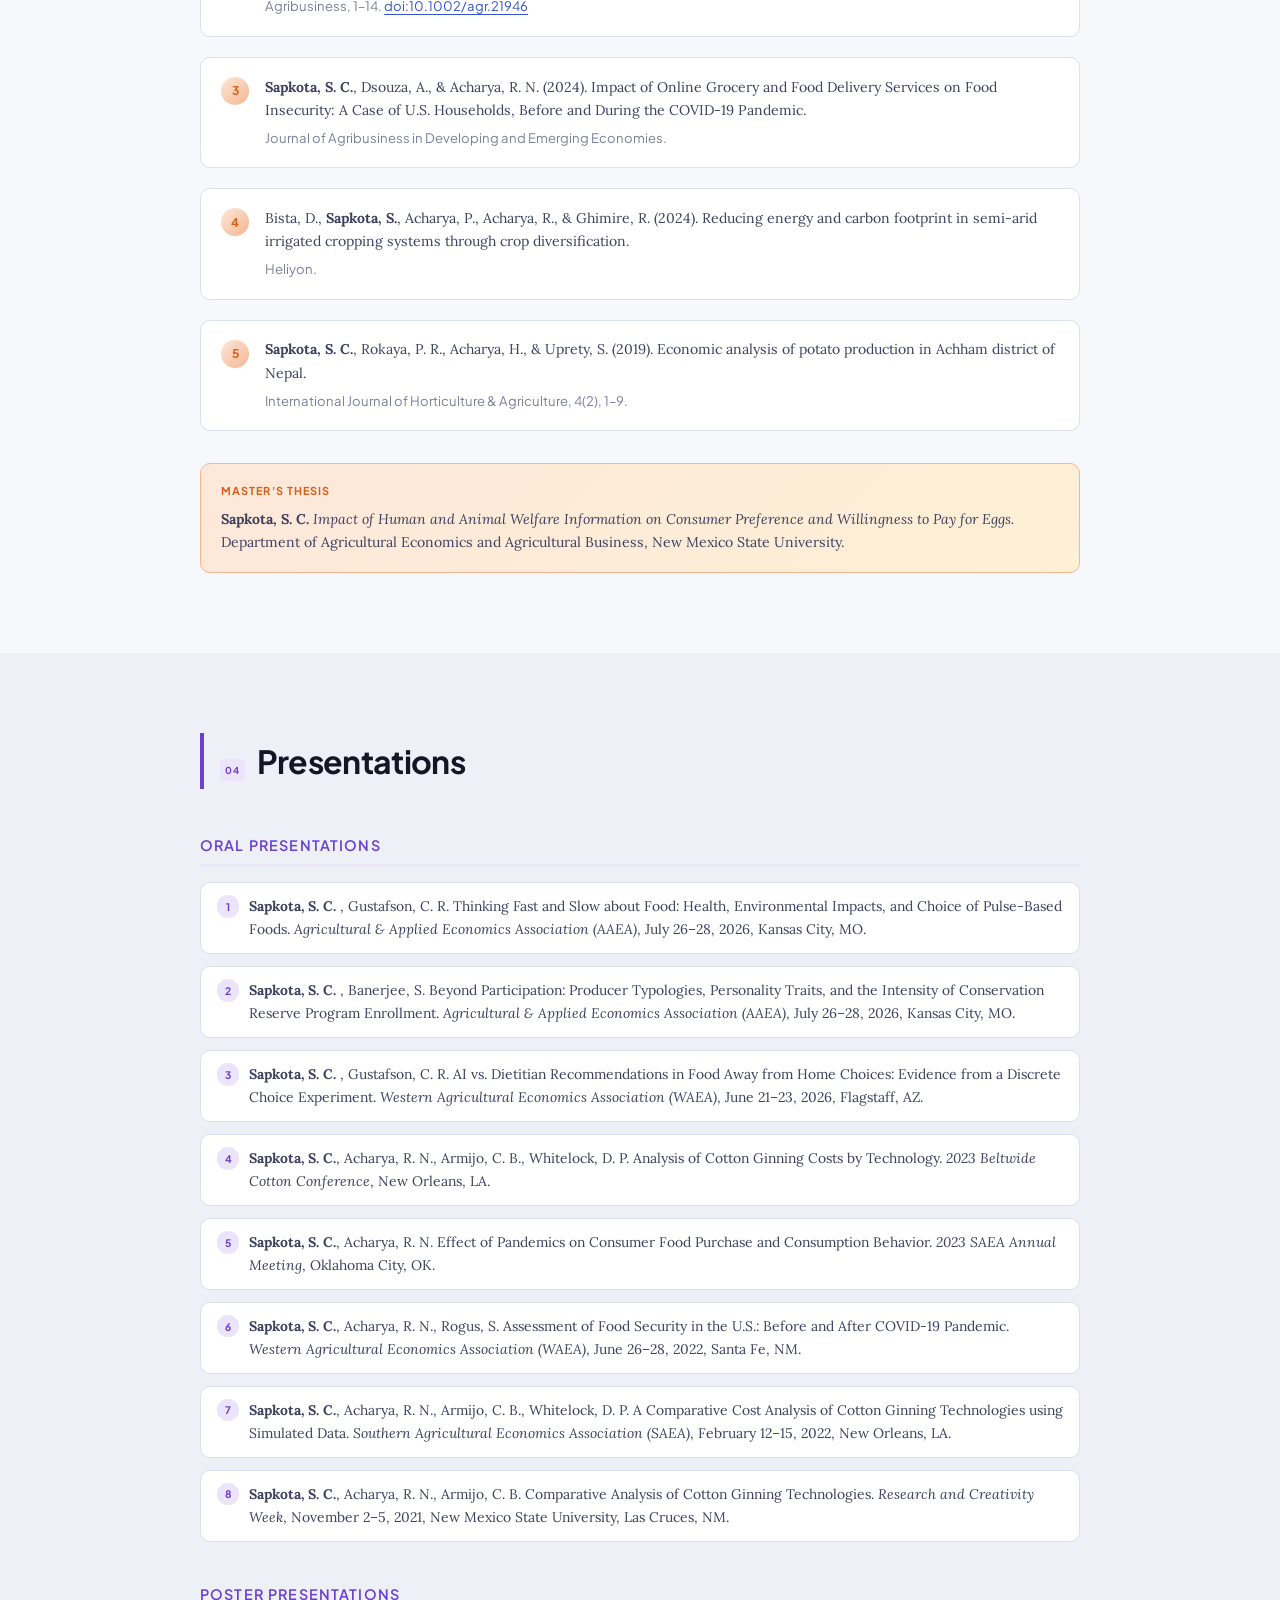
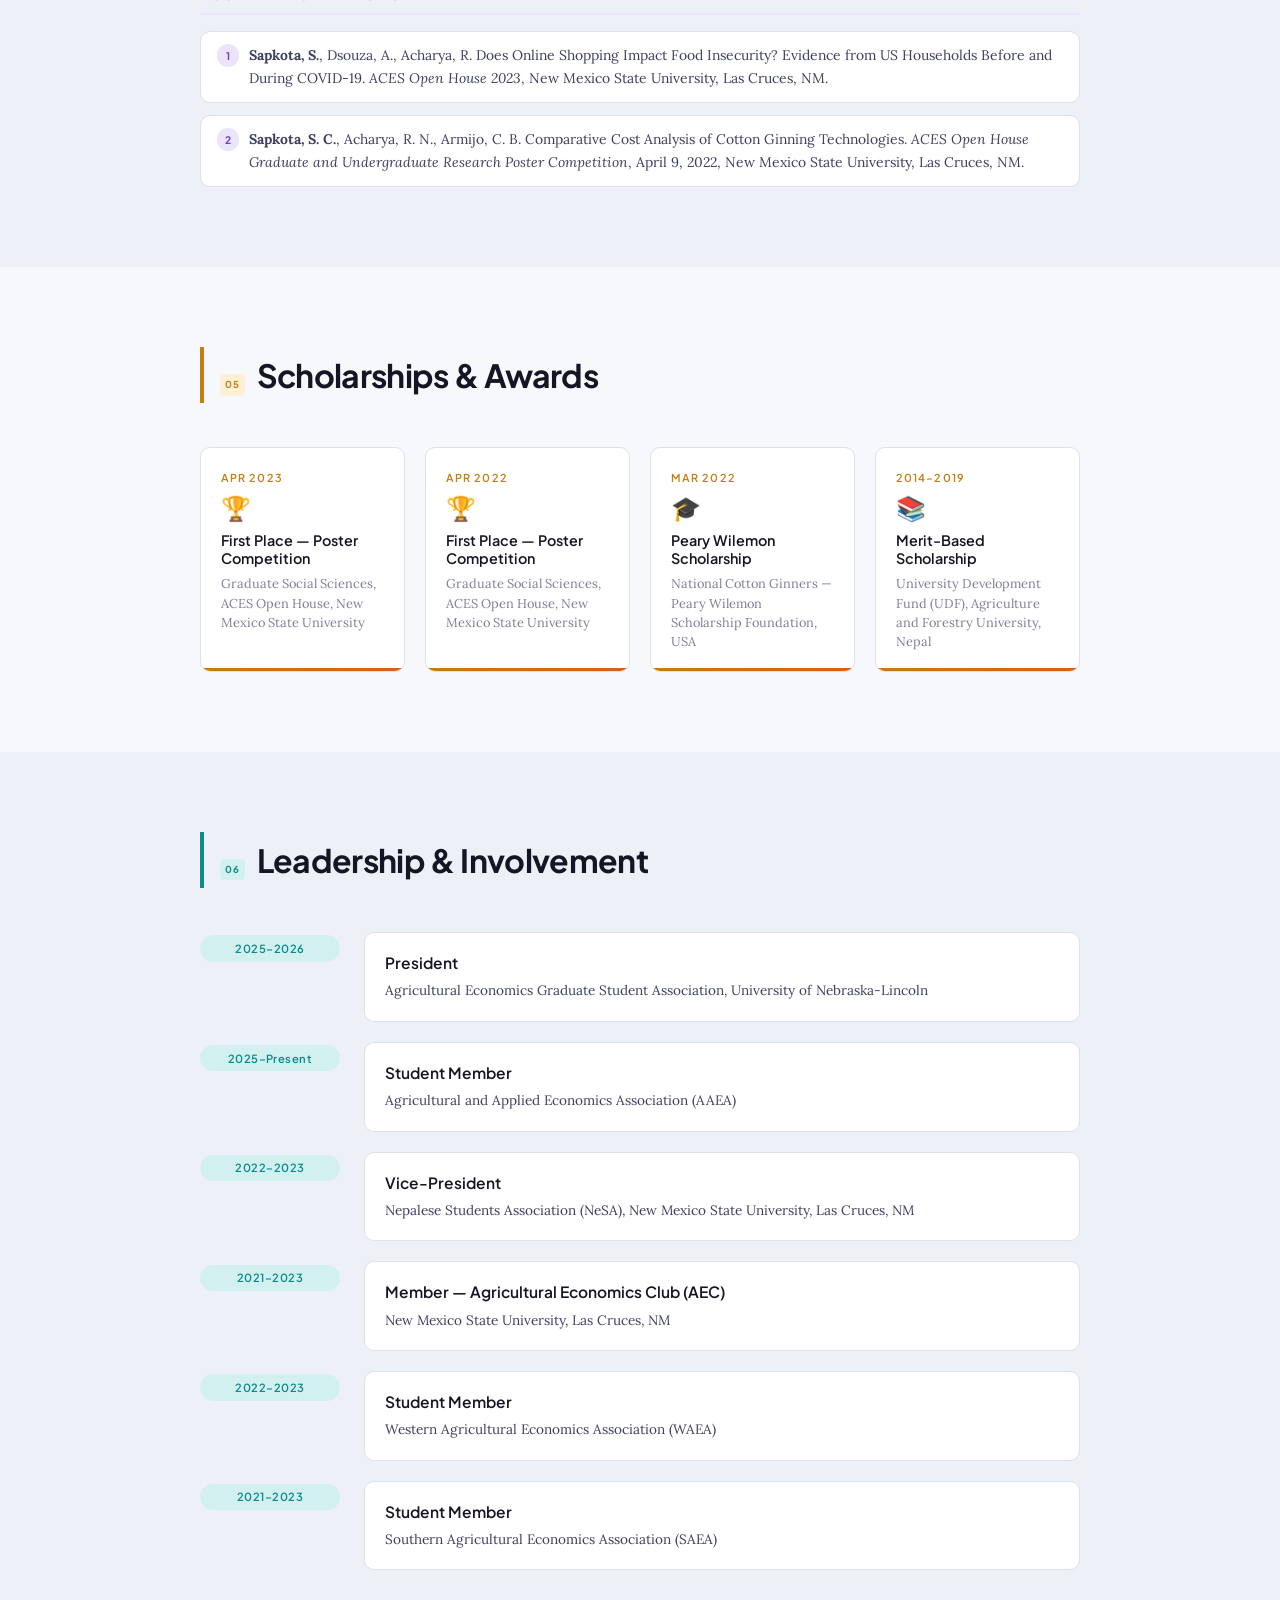
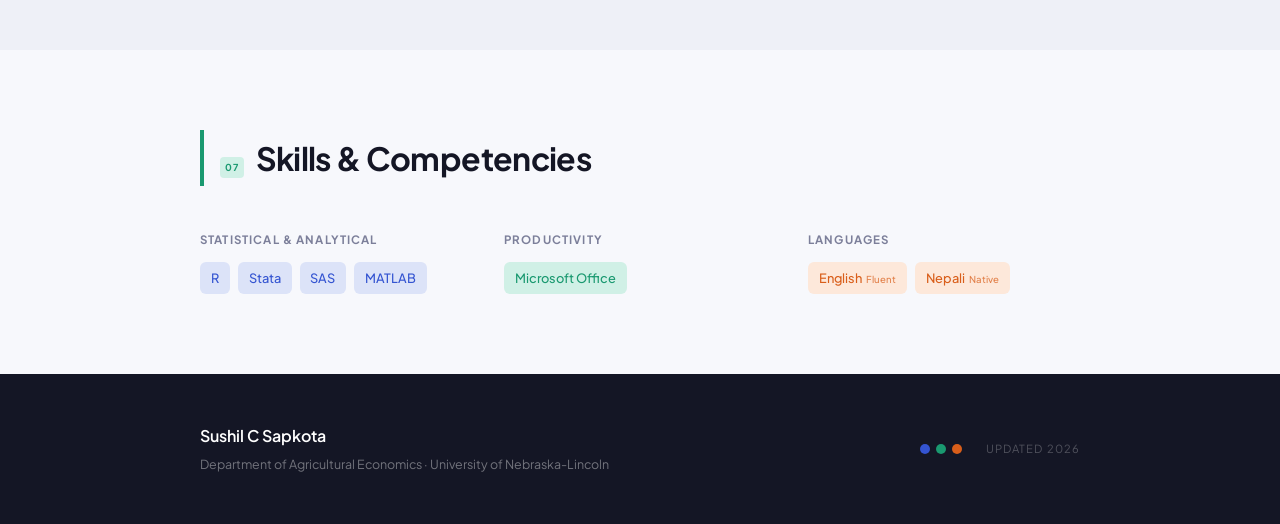
==== commit 7a1af9a0: "Replace CSS-drawn email icon with vector SVG envelope Match the email button to the LinkedIn and Sch" ====
--- a/index.html
+++ b/index.html
@@ -62,7 +62,10 @@
 
           <div class="hero-contact">
             <a class="email-link" href="mailto:ssapkota3@nebraska.edu" aria-label="Email Sushil C Sapkota">
-              <span class="email-icon" aria-hidden="true"></span>
+              <svg class="email-icon" viewBox="0 0 24 24" fill="none" aria-hidden="true">
+                <rect x="2.5" y="5.5" width="19" height="13" rx="2.3" stroke="currentColor" stroke-width="1.7"/>
+                <path d="M4 7.5l8 5.8 8-5.8" stroke="currentColor" stroke-width="1.7" stroke-linecap="round" stroke-linejoin="round"/>
+              </svg>
             </a>
             <a
               class="linkedin-link"
--- a/styles2.css
+++ b/styles2.css
@@ -380,48 +380,22 @@
   width: 38px;
   height: 38px;
   flex: 0 0 auto;
-  background: rgba(255,255,255,0.06);
-  border: 1.5px solid rgba(255,255,255,0.16);
+  background: var(--white);
   border-radius: 50%;
-  box-shadow: 0 12px 28px rgba(0,0,0,0.14);
-  transition: background 0.2s ease, border-color 0.2s ease, transform 0.2s ease, opacity 0.2s ease;
+  box-shadow: 0 12px 28px rgba(0,0,0,0.2);
+  transition: transform 0.2s ease, box-shadow 0.2s ease, opacity 0.2s ease;
 }
 
 .hero-contact .email-link:hover {
-  background: rgba(255,255,255,0.1);
-  border-color: rgba(255,255,255,0.34);
   opacity: 1;
   transform: translateY(-2px);
+  box-shadow: 0 18px 36px rgba(0,0,0,0.28);
 }
 
 .email-icon {
-  position: relative;
-  width: 17px;
-  height: 13px;
-  border: 2px solid rgba(255,255,255,0.62);
-  border-radius: 2px;
-}
-
-.email-icon::before,
-.email-icon::after {
-  content: '';
-  position: absolute;
-  top: 2px;
-  width: 10px;
-  height: 2px;
-  background: rgba(255,255,255,0.62);
-}
-
-.email-icon::before {
-  left: -1px;
-  transform: rotate(28deg);
-  transform-origin: left center;
-}
-
-.email-icon::after {
-  right: -1px;
-  transform: rotate(-28deg);
-  transform-origin: right center;
+  width: 20px;
+  height: 15px;
+  color: var(--ink);
 }
 
 .linkedin-link,
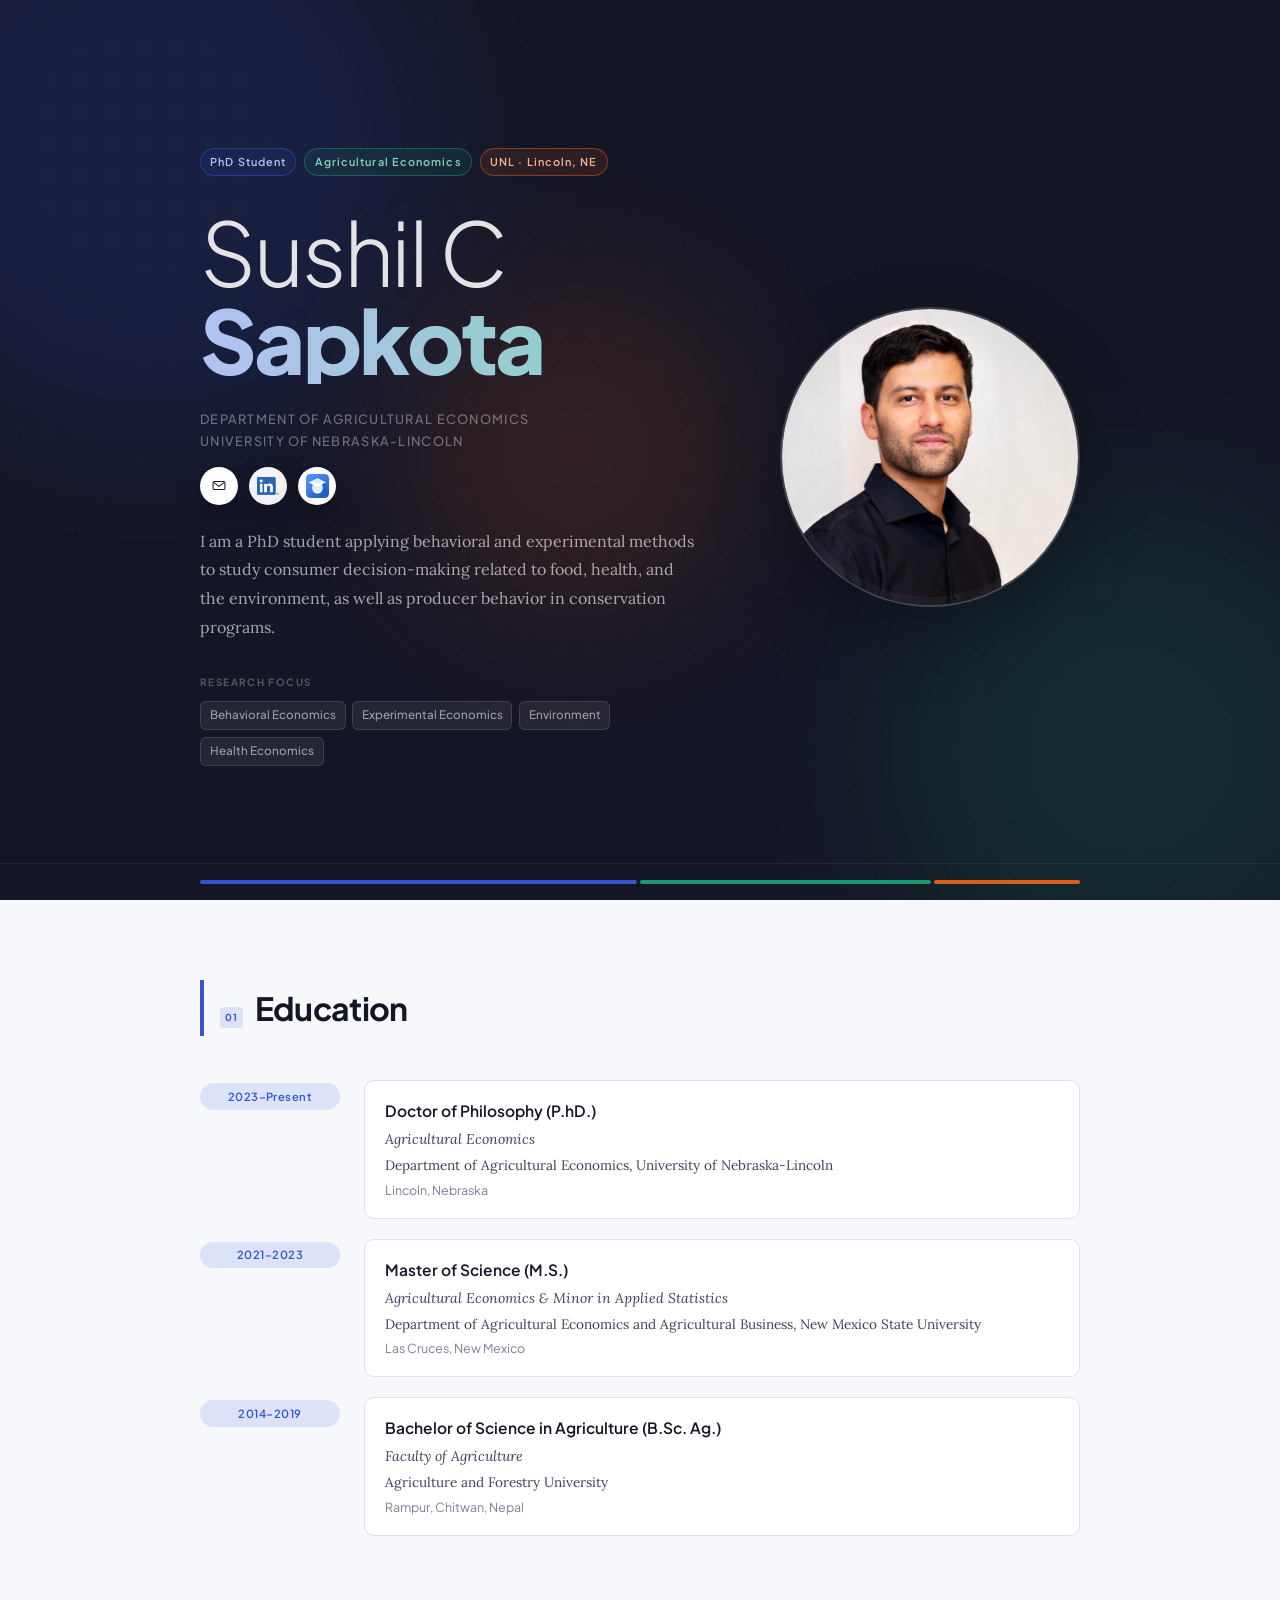
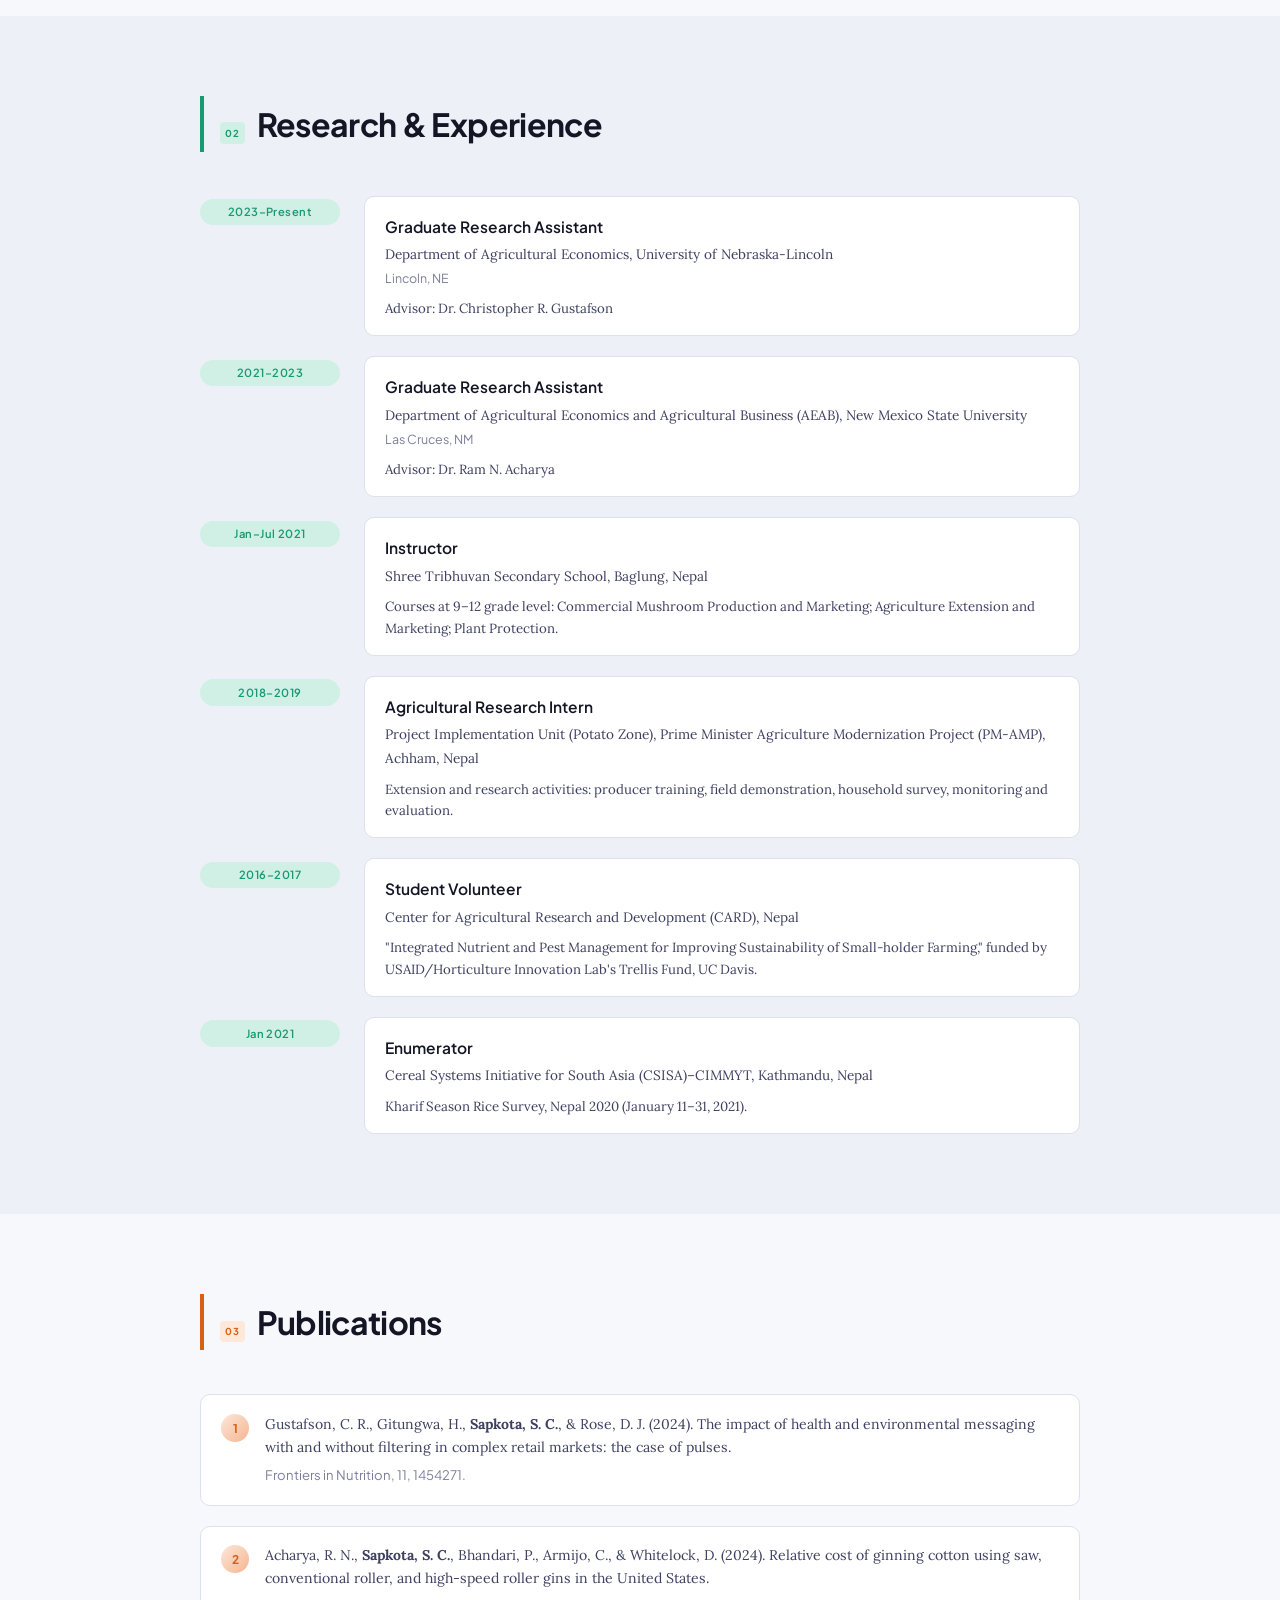
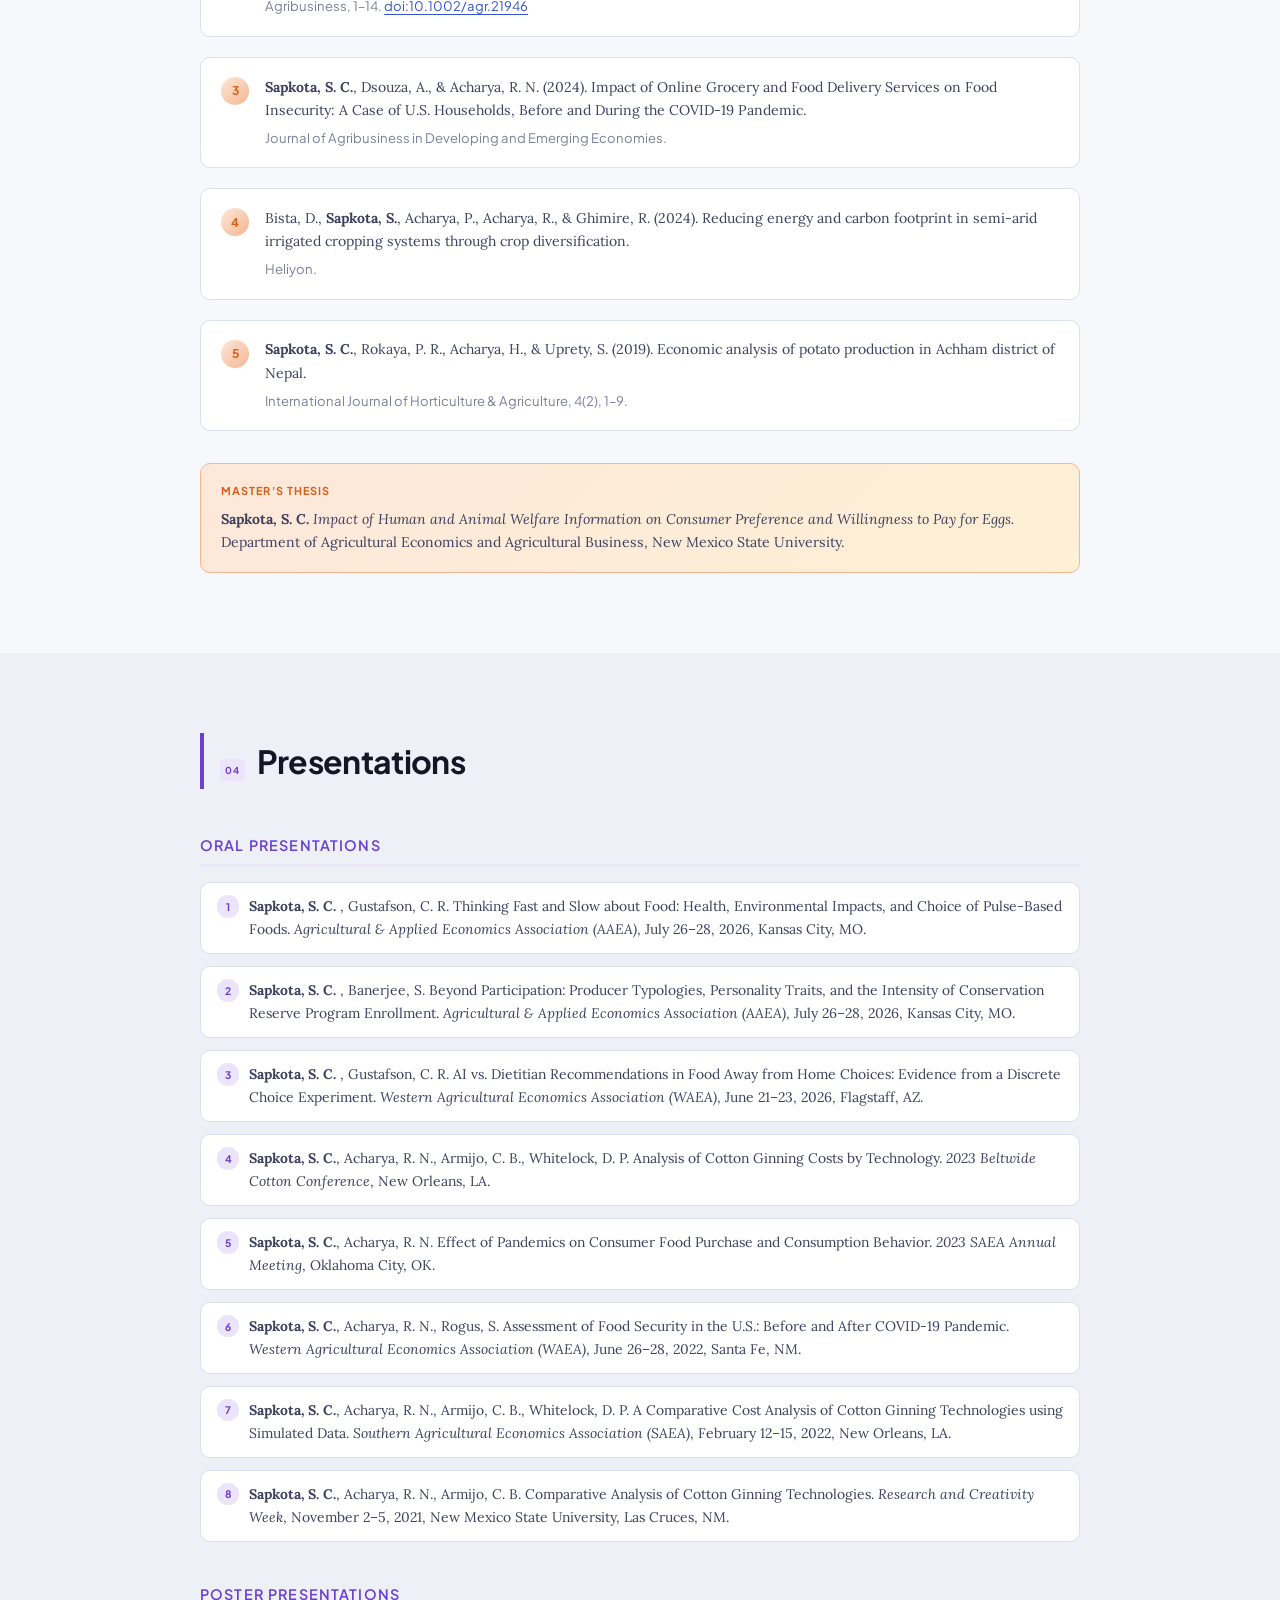
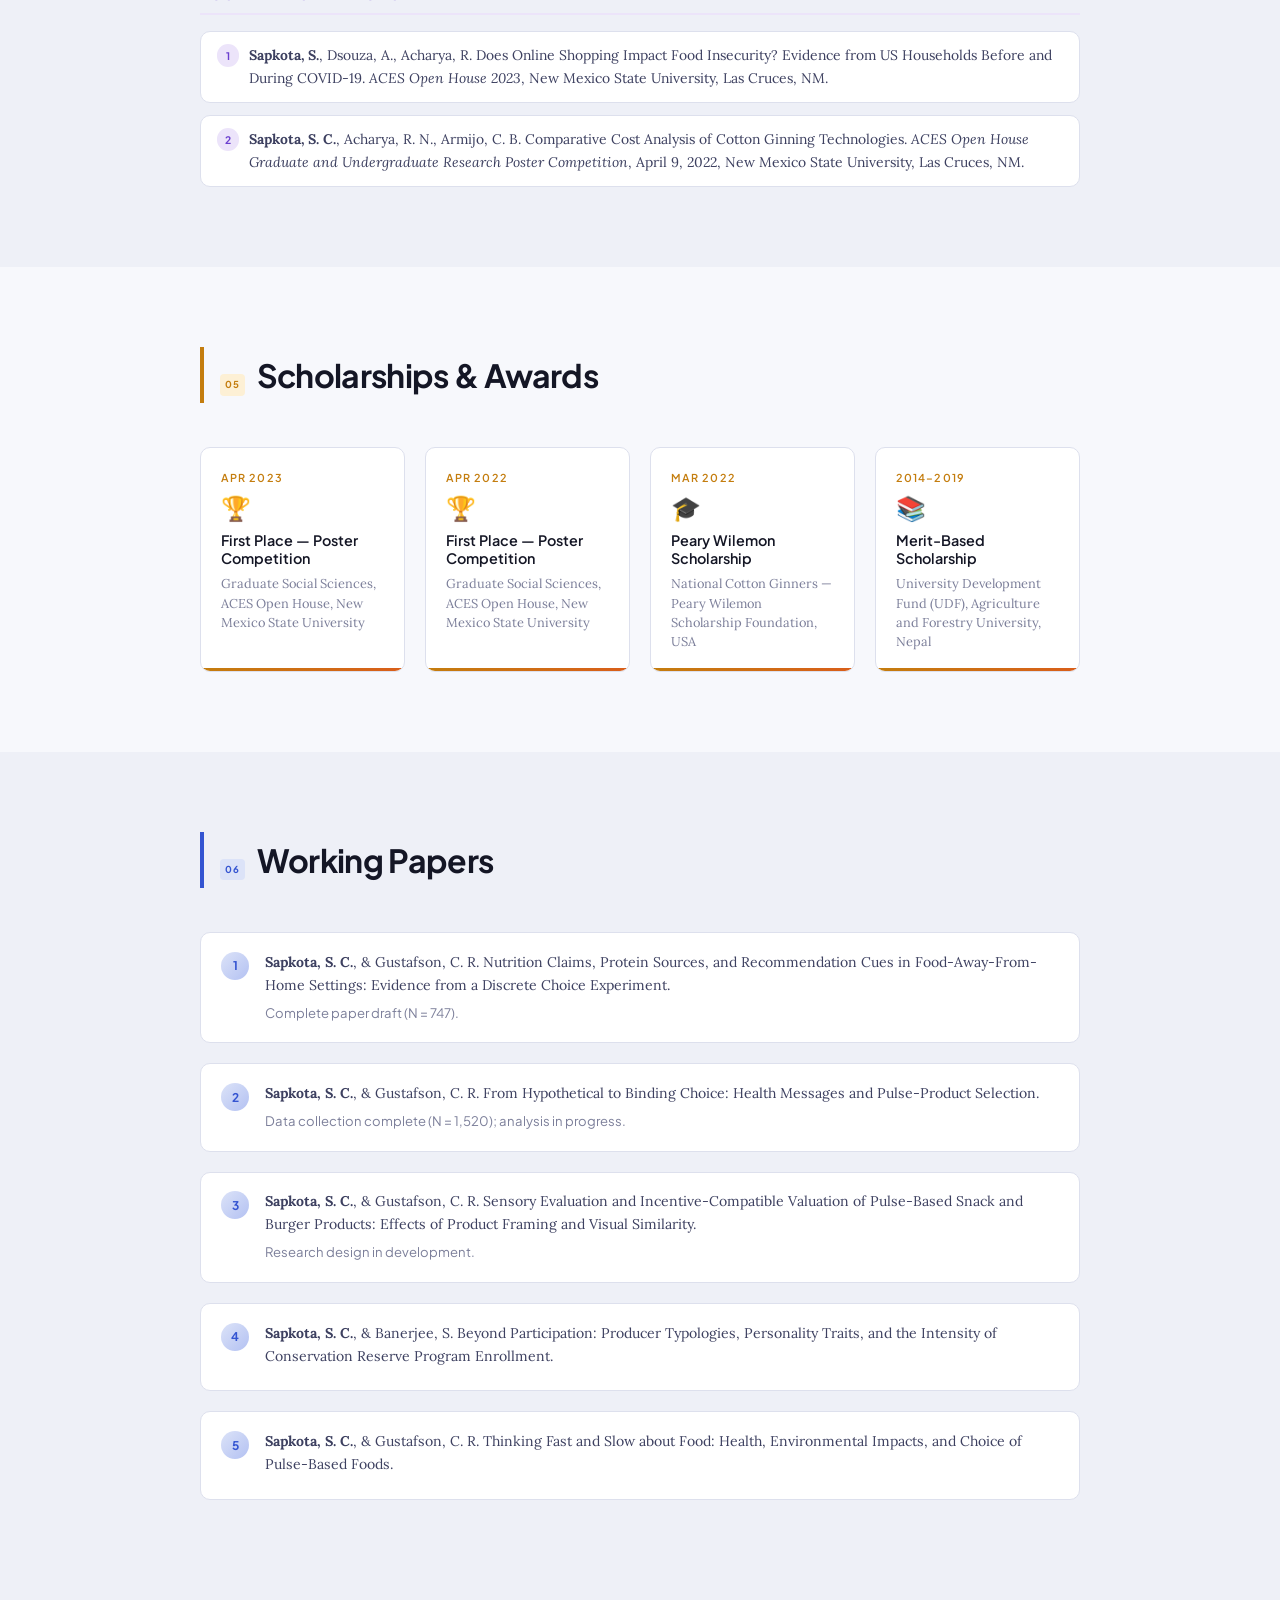
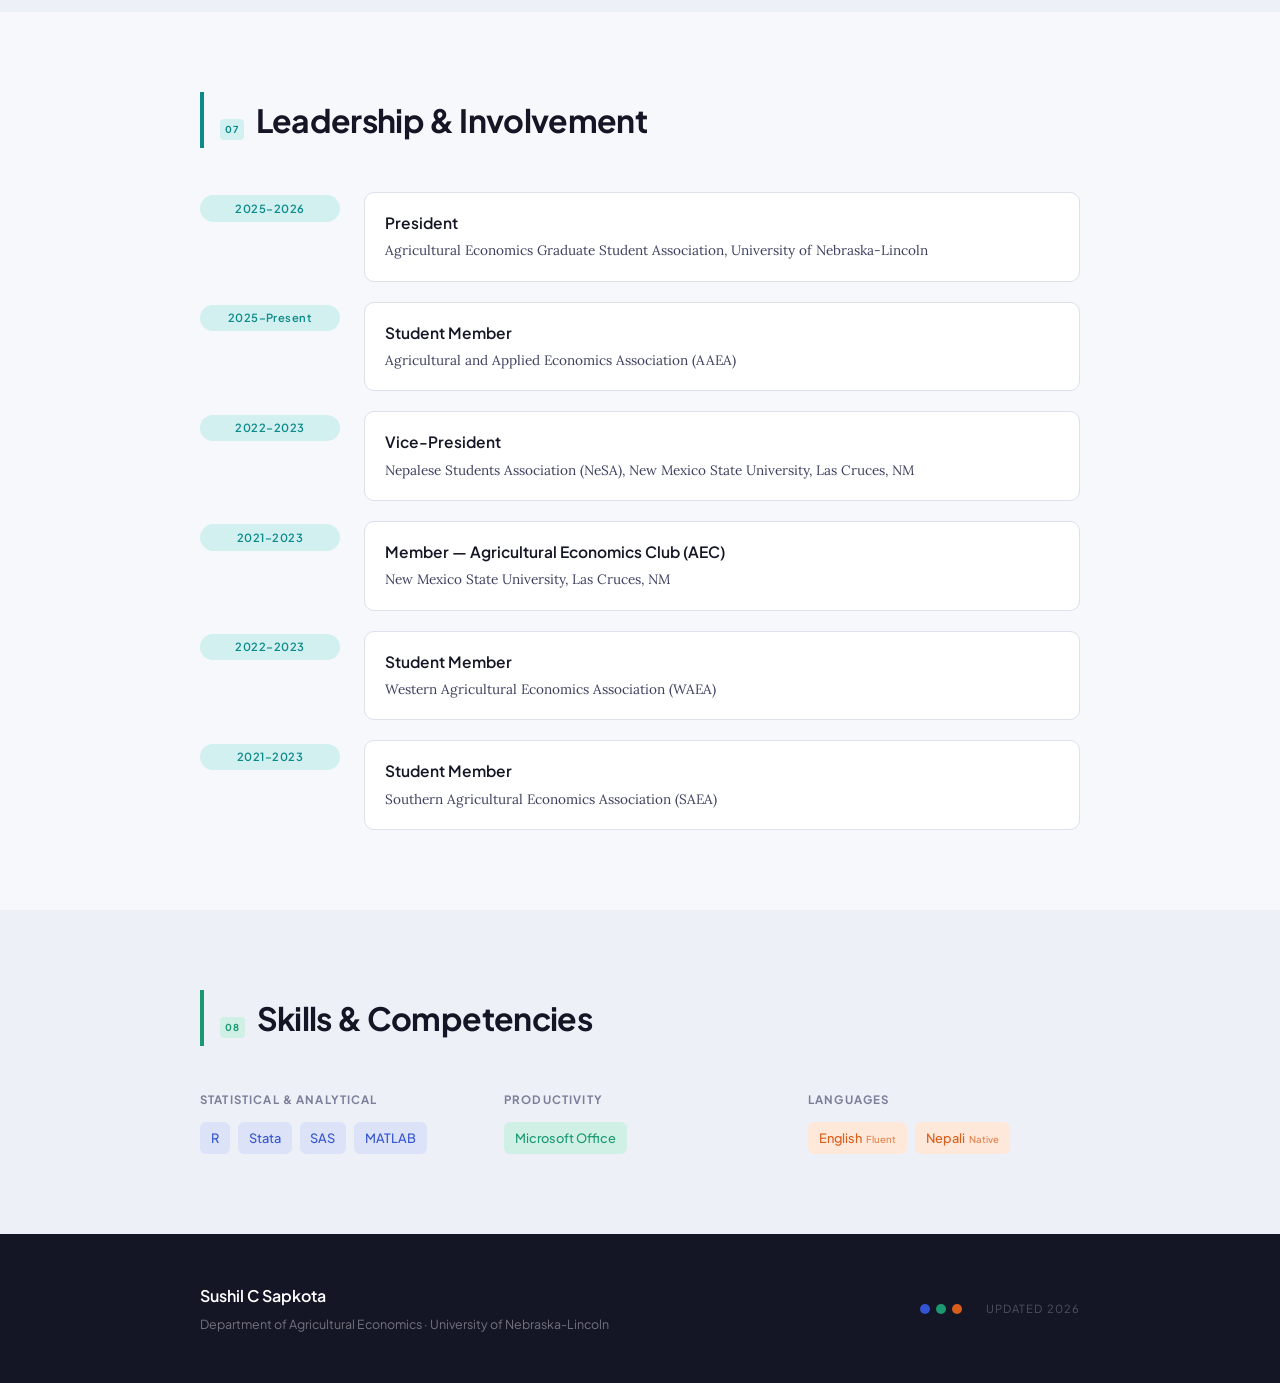
==== commit 4b82f721: "Add Working Papers section Five working papers listed before Leadership, reusing the publication-lis" ====
--- a/index.html
+++ b/index.html
@@ -23,6 +23,7 @@
         <li><a href="#publications">Publications</a></li>
         <li><a href="#presentations">Presentations</a></li>
         <li><a href="#awards">Awards</a></li>
+        <li><a href="#working-papers">Working Papers</a></li>
         <li><a href="#leadership">Leadership</a></li>
         <li><a href="#skills">Skills</a></li>
       </ul>
@@ -356,11 +357,56 @@
       </div>
     </section>
 
+    <!-- Working Papers -->
+    <section id="working-papers" class="section section--alt">
+      <div class="container">
+        <h2 class="section-title section-title--blue">
+          <span class="section-icon">06</span>Working Papers
+        </h2>
+
+        <ol class="pub-list">
+          <li class="pub-item">
+            <span class="pub-num">1</span>
+            <div class="pub-content">
+              <p class="pub-cite"><strong>Sapkota, S. C.</strong>, &amp; Gustafson, C. R. Nutrition Claims, Protein Sources, and Recommendation Cues in Food-Away-From-Home Settings: Evidence from a Discrete Choice Experiment.</p>
+              <p class="pub-journal">Complete paper draft (N = 747).</p>
+            </div>
+          </li>
+          <li class="pub-item">
+            <span class="pub-num">2</span>
+            <div class="pub-content">
+              <p class="pub-cite"><strong>Sapkota, S. C.</strong>, &amp; Gustafson, C. R. From Hypothetical to Binding Choice: Health Messages and Pulse-Product Selection.</p>
+              <p class="pub-journal">Data collection complete (N = 1,520); analysis in progress.</p>
+            </div>
+          </li>
+          <li class="pub-item">
+            <span class="pub-num">3</span>
+            <div class="pub-content">
+              <p class="pub-cite"><strong>Sapkota, S. C.</strong>, &amp; Gustafson, C. R. Sensory Evaluation and Incentive-Compatible Valuation of Pulse-Based Snack and Burger Products: Effects of Product Framing and Visual Similarity.</p>
+              <p class="pub-journal">Research design in development.</p>
+            </div>
+          </li>
+          <li class="pub-item">
+            <span class="pub-num">4</span>
+            <div class="pub-content">
+              <p class="pub-cite"><strong>Sapkota, S. C.</strong>, &amp; Banerjee, S. Beyond Participation: Producer Typologies, Personality Traits, and the Intensity of Conservation Reserve Program Enrollment.</p>
+            </div>
+          </li>
+          <li class="pub-item">
+            <span class="pub-num">5</span>
+            <div class="pub-content">
+              <p class="pub-cite"><strong>Sapkota, S. C.</strong>, &amp; Gustafson, C. R. Thinking Fast and Slow about Food: Health, Environmental Impacts, and Choice of Pulse-Based Foods.</p>
+            </div>
+          </li>
+        </ol>
+      </div>
+    </section>
+
     <!-- Leadership -->
-    <section id="leadership" class="section section--alt">
+    <section id="leadership" class="section">
       <div class="container">
         <h2 class="section-title section-title--teal">
-          <span class="section-icon">06</span>Leadership &amp; Involvement
+          <span class="section-icon">07</span>Leadership &amp; Involvement
         </h2>
         <div class="timeline">
 
@@ -417,10 +463,10 @@
     </section>
 
     <!-- Skills -->
-    <section id="skills" class="section">
+    <section id="skills" class="section section--alt">
       <div class="container">
         <h2 class="section-title section-title--green">
-          <span class="section-icon">07</span>Skills &amp; Competencies
+          <span class="section-icon">08</span>Skills &amp; Competencies
         </h2>
         <div class="skills-grid">
           <div class="skill-group">
--- a/styles2.css
+++ b/styles2.css
@@ -115,9 +115,9 @@
 .nav-links {
   display: flex;
   list-style: none;
-  gap: clamp(0.6rem, 2vw, 1.2rem);
+  gap: clamp(0.5rem, 1.5vw, 0.85rem);
   margin-left: auto;
-  flex-wrap: wrap;
+  flex-wrap: nowrap;
 }
 
 .nav-links a {
@@ -125,7 +125,8 @@
   font-size: 0.72rem;
   font-weight: 500;
   text-transform: uppercase;
-  letter-spacing: 0.08em;
+  letter-spacing: 0.05em;
+  white-space: nowrap;
   color: rgba(255,255,255,0.55);
   text-decoration: none;
   transition: color 0.2s;
@@ -606,6 +607,19 @@
   color: var(--ink-2);
 }
 
+/* Working Papers — reuses publication list styling, recolored to blue */
+#working-papers .pub-num {
+  background: linear-gradient(135deg, var(--blue-lt), var(--blue-md));
+  color: var(--blue);
+}
+
+#working-papers .thesis-block {
+  background: linear-gradient(135deg, var(--blue-lt), var(--purple-lt));
+  border-color: var(--blue-md);
+}
+
+#working-papers .thesis-label { color: var(--blue); }
+
 .thesis-label {
   font-family: var(--font-head);
   font-size: 0.68rem;
@@ -840,13 +854,7 @@
   }
 }
 
-@media (max-width: 640px) {
-  .tl-item {
-    grid-template-columns: 1fr;
-    gap: 0.5rem;
-  }
-  .tl-badge { display: inline-block; margin-bottom: 0; }
-
+@media (max-width: 900px) {
   .nav-links { display: none; }
   .nav-links.open {
     display: flex;
@@ -859,6 +867,15 @@
     gap: 0.85rem;
   }
   .nav-toggle { display: flex; }
+}
+
+@media (max-width: 640px) {
+  .tl-item {
+    grid-template-columns: 1fr;
+    gap: 0.5rem;
+  }
+  .tl-badge { display: inline-block; margin-bottom: 0; }
+
   .awards-grid { grid-template-columns: 1fr 1fr; }
 }
 
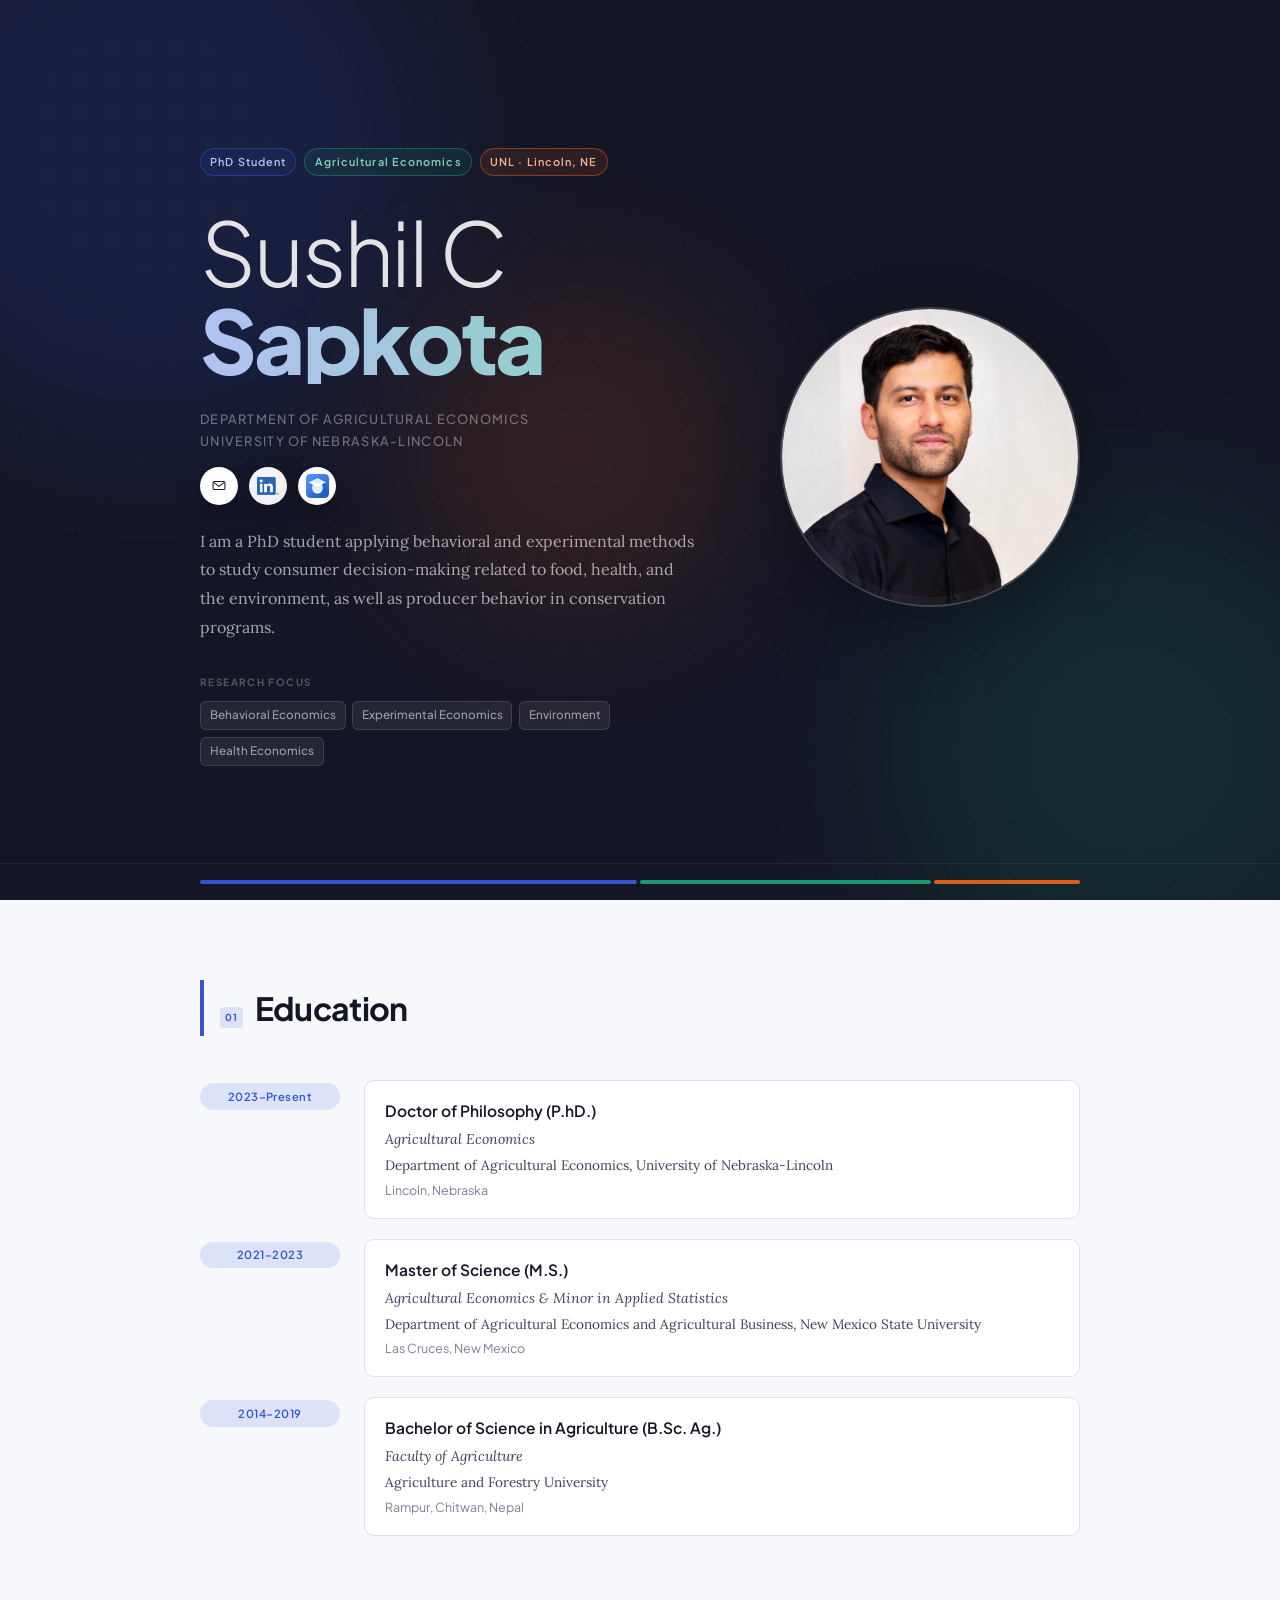
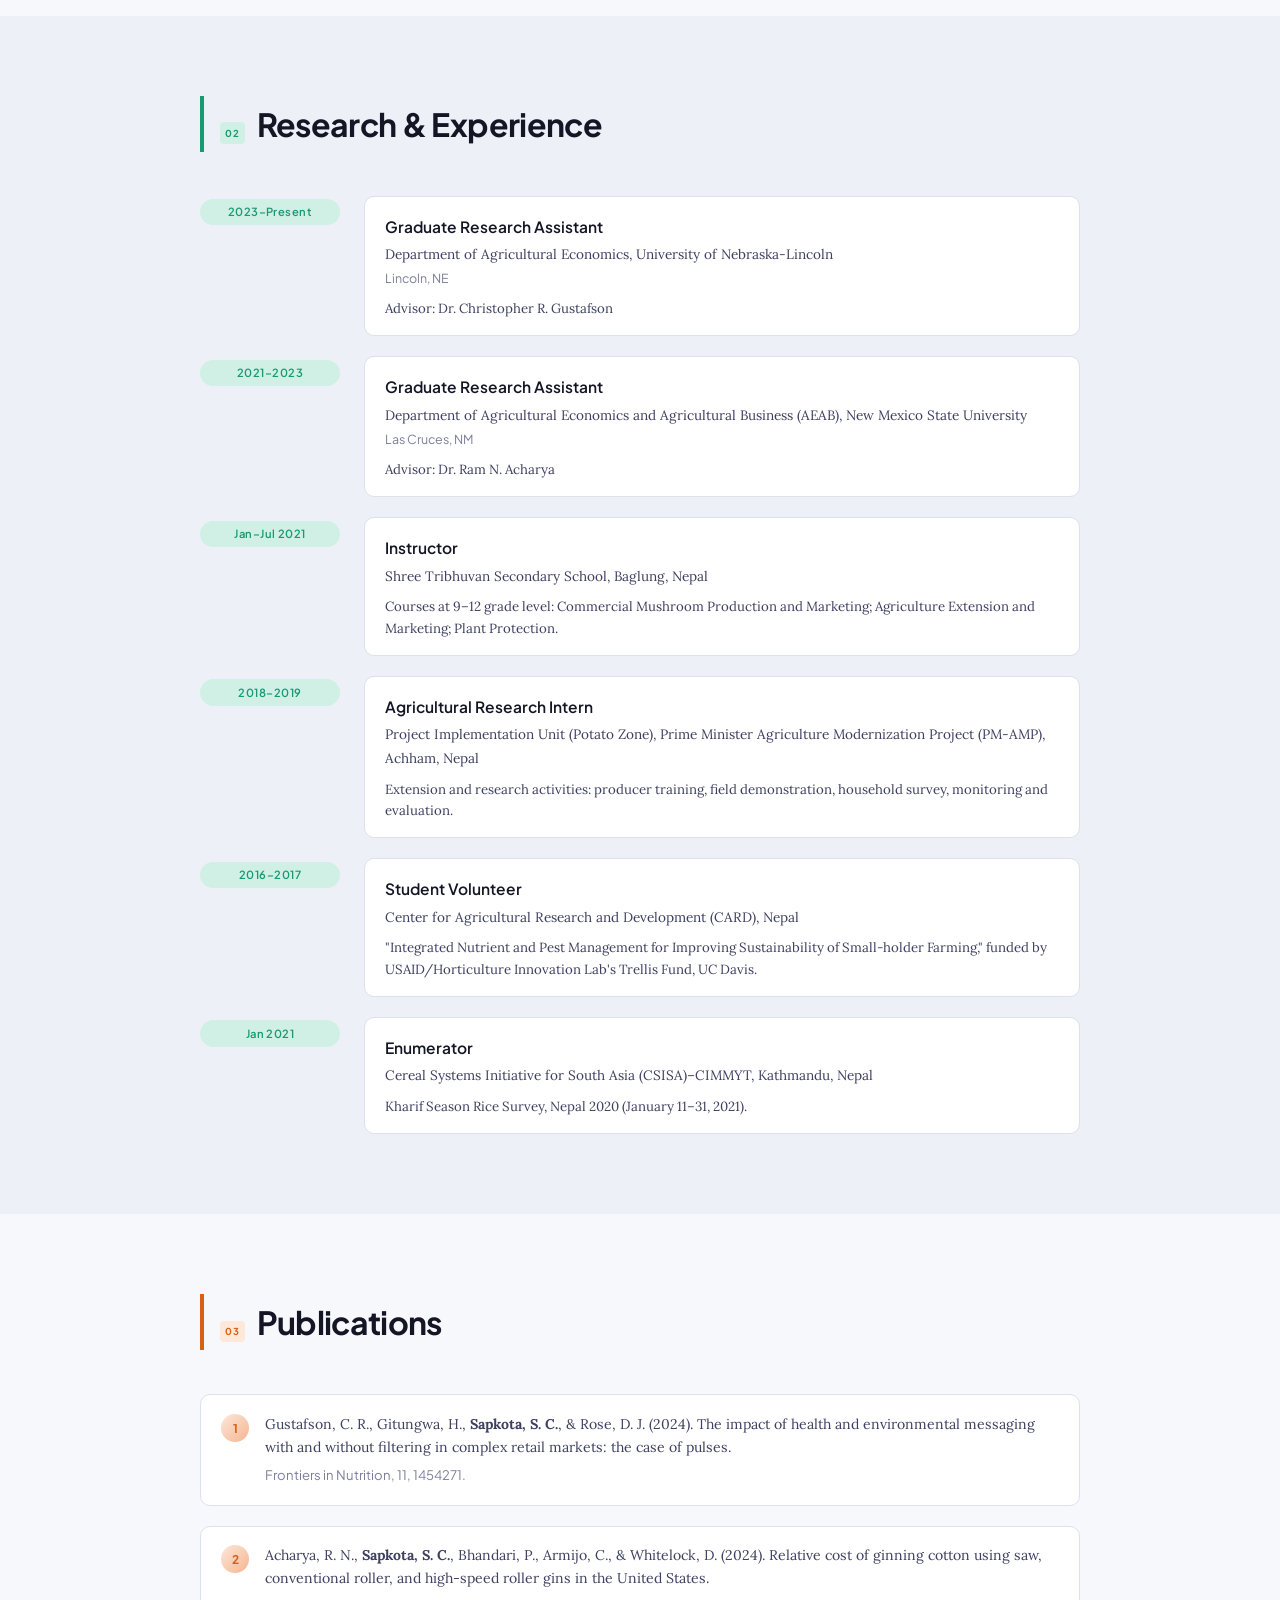
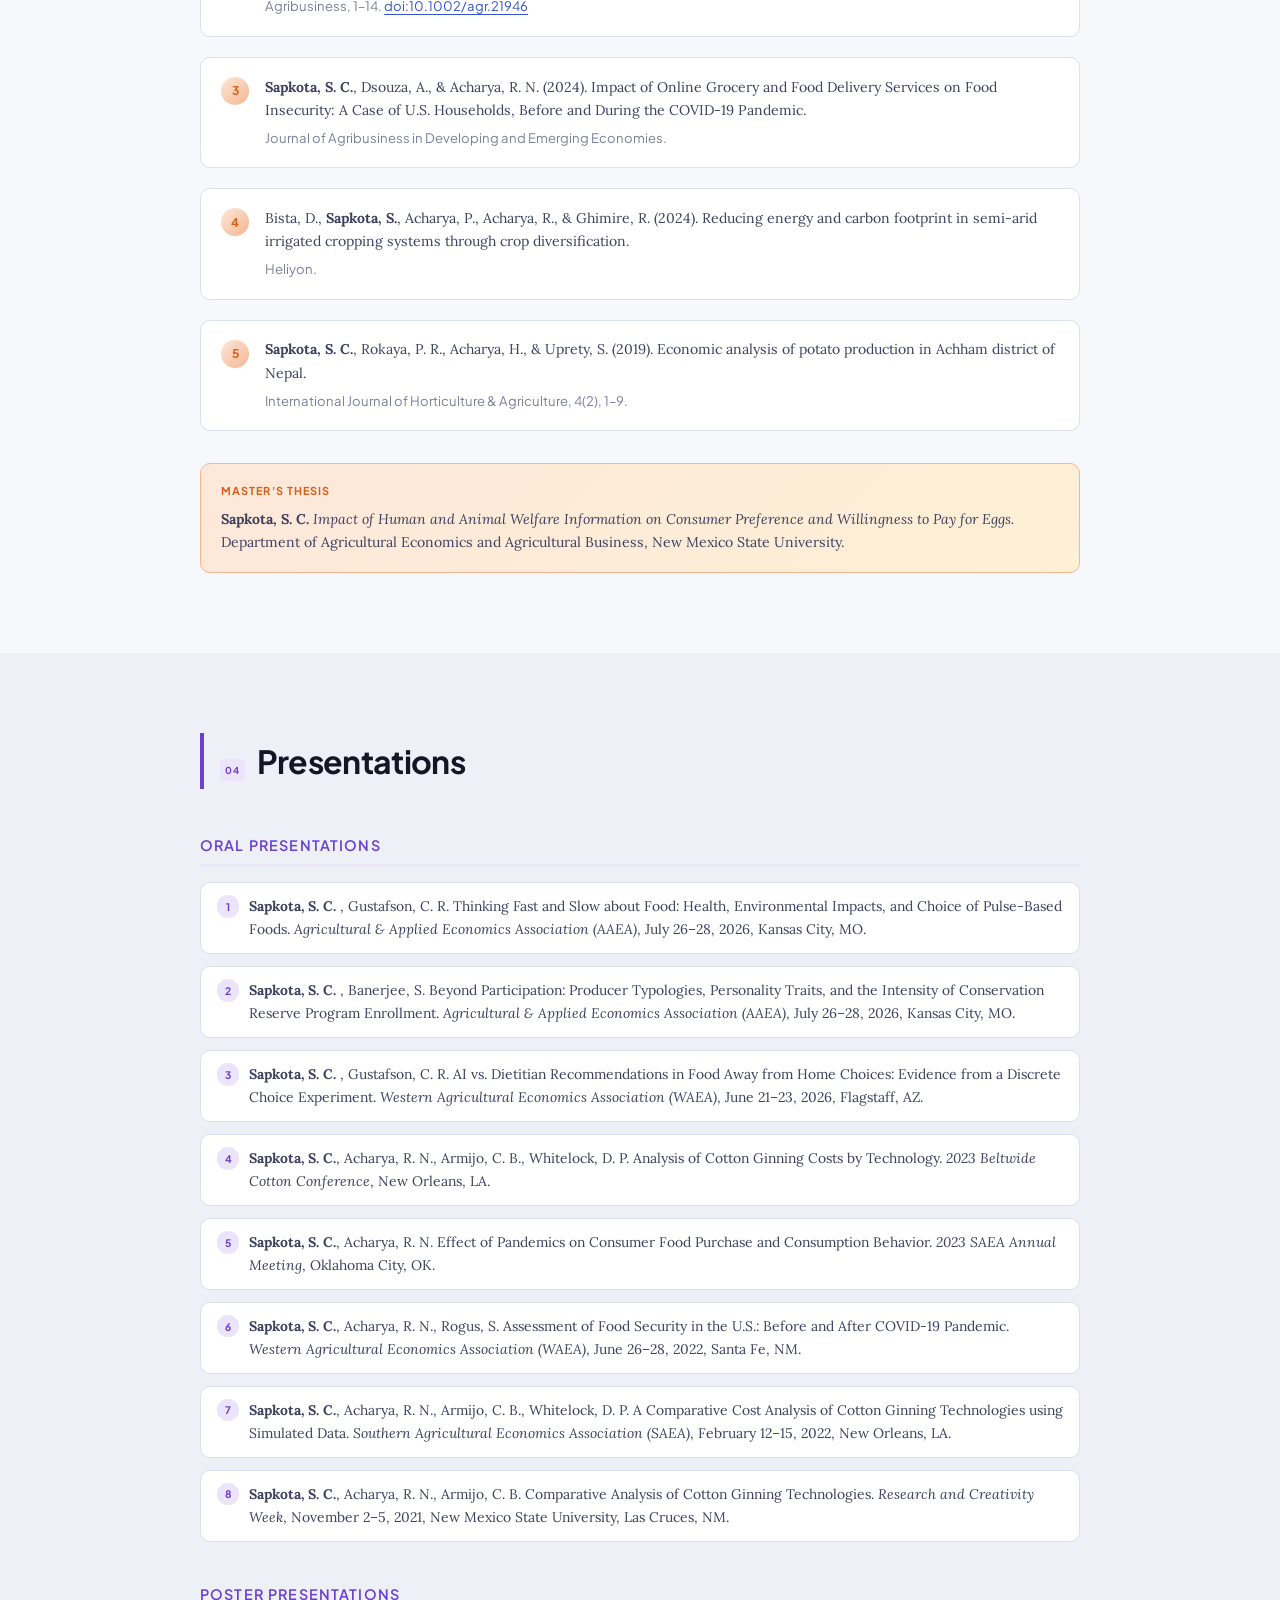
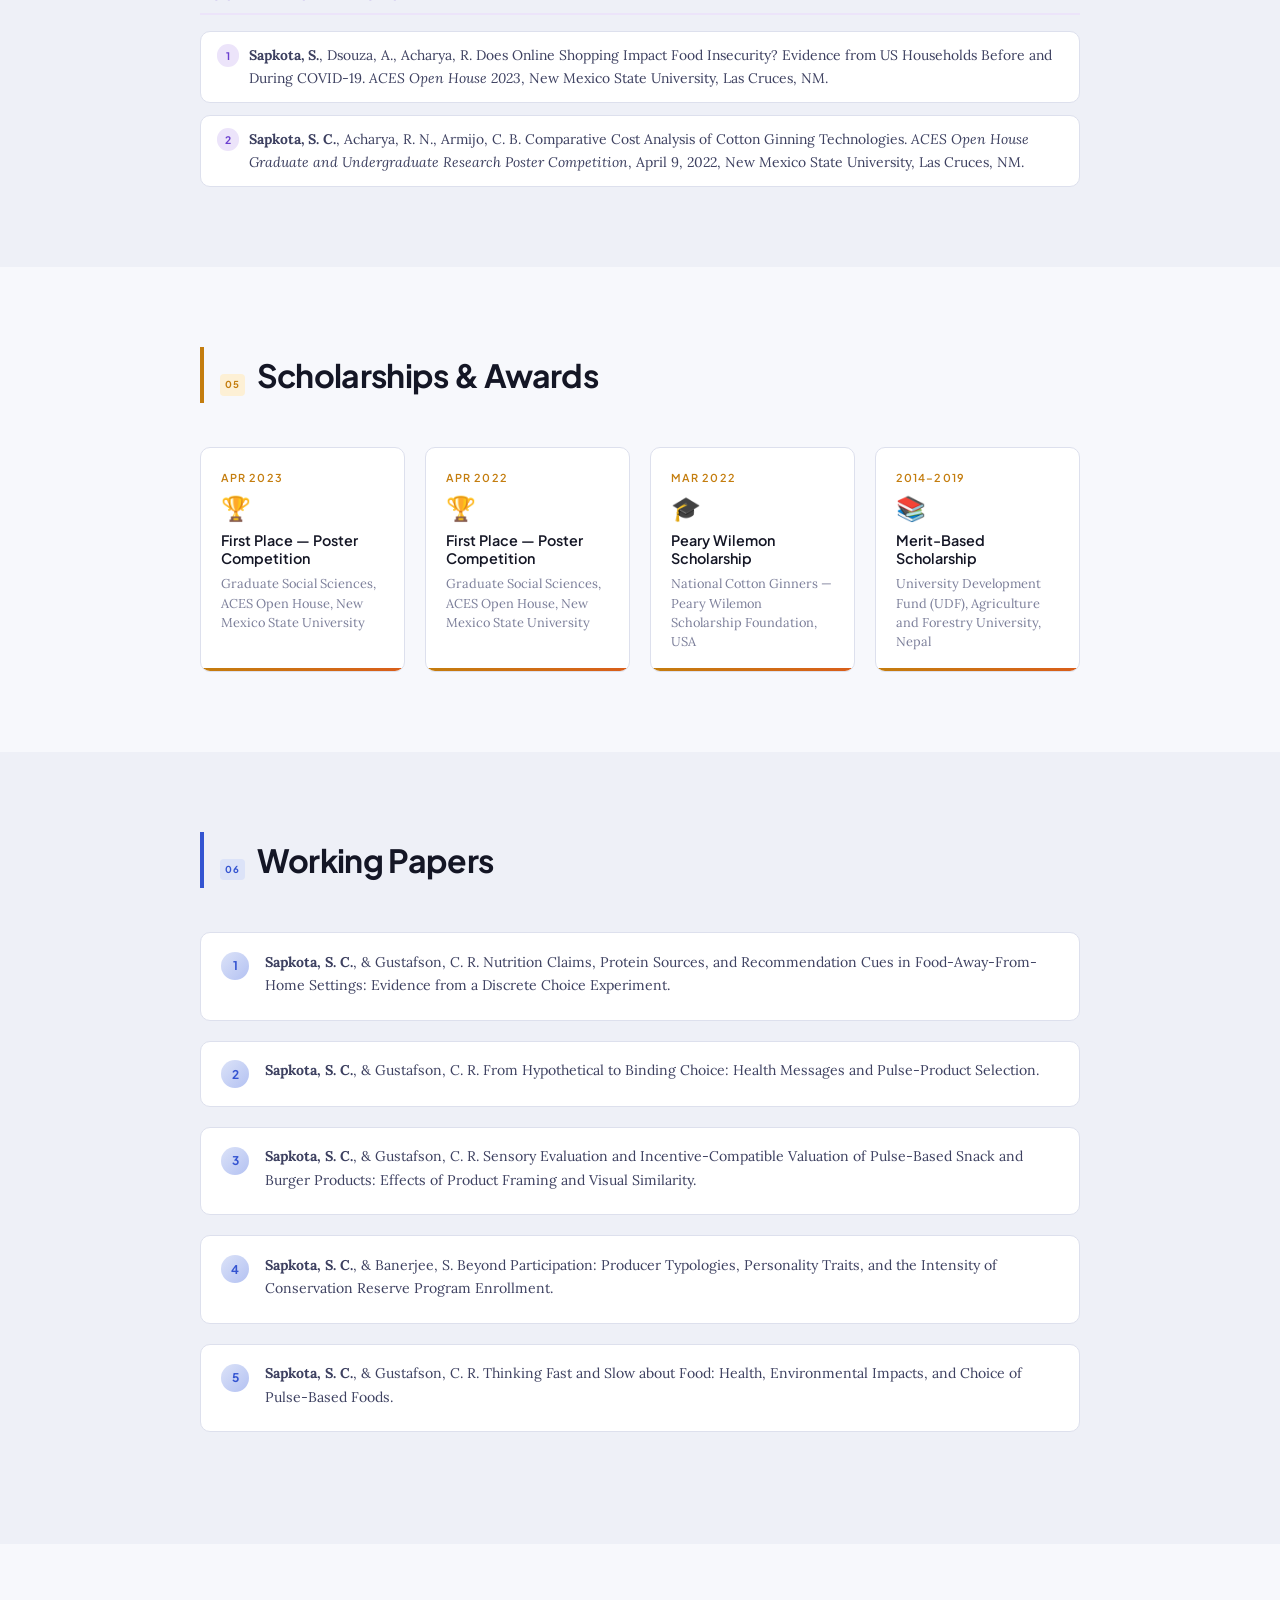
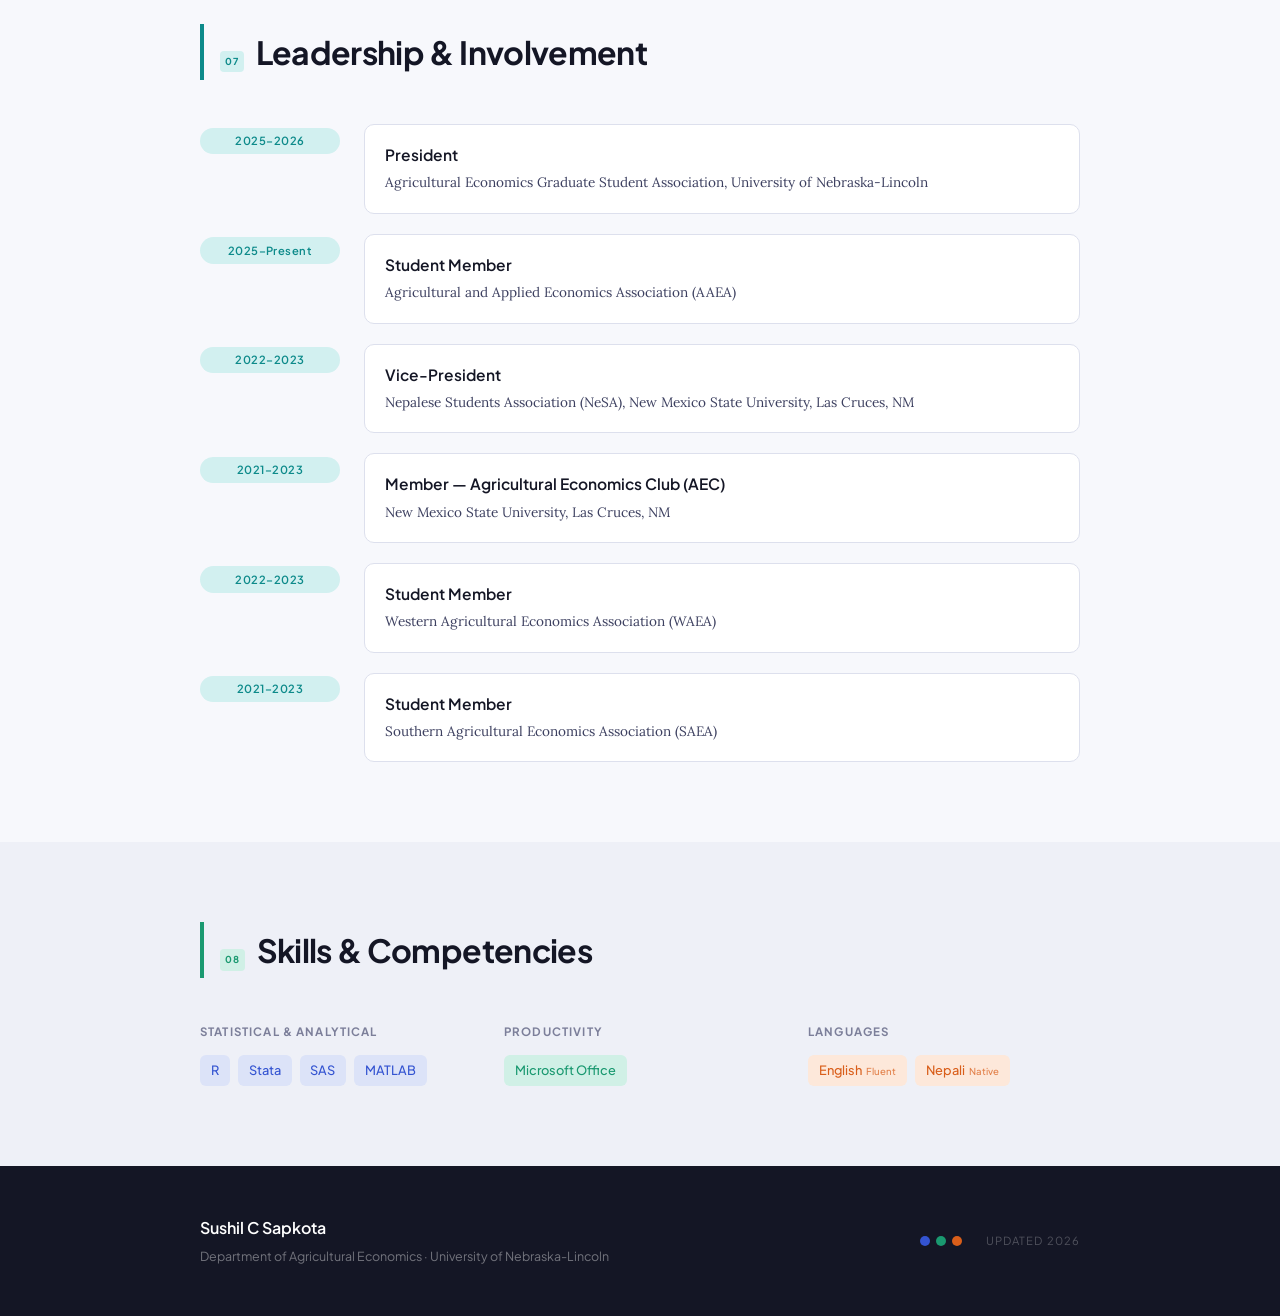
==== commit 873b1cb0: "Drop status lines from working paper entries Co-Authored-By: Claude Opus 5 <noreply@anthropic.com> C" ====
--- a/index.html
+++ b/index.html
@@ -369,21 +369,18 @@
             <span class="pub-num">1</span>
             <div class="pub-content">
               <p class="pub-cite"><strong>Sapkota, S. C.</strong>, &amp; Gustafson, C. R. Nutrition Claims, Protein Sources, and Recommendation Cues in Food-Away-From-Home Settings: Evidence from a Discrete Choice Experiment.</p>
-              <p class="pub-journal">Complete paper draft (N = 747).</p>
             </div>
           </li>
           <li class="pub-item">
             <span class="pub-num">2</span>
             <div class="pub-content">
               <p class="pub-cite"><strong>Sapkota, S. C.</strong>, &amp; Gustafson, C. R. From Hypothetical to Binding Choice: Health Messages and Pulse-Product Selection.</p>
-              <p class="pub-journal">Data collection complete (N = 1,520); analysis in progress.</p>
             </div>
           </li>
           <li class="pub-item">
             <span class="pub-num">3</span>
             <div class="pub-content">
               <p class="pub-cite"><strong>Sapkota, S. C.</strong>, &amp; Gustafson, C. R. Sensory Evaluation and Incentive-Compatible Valuation of Pulse-Based Snack and Burger Products: Effects of Product Framing and Visual Similarity.</p>
-              <p class="pub-journal">Research design in development.</p>
             </div>
           </li>
           <li class="pub-item">
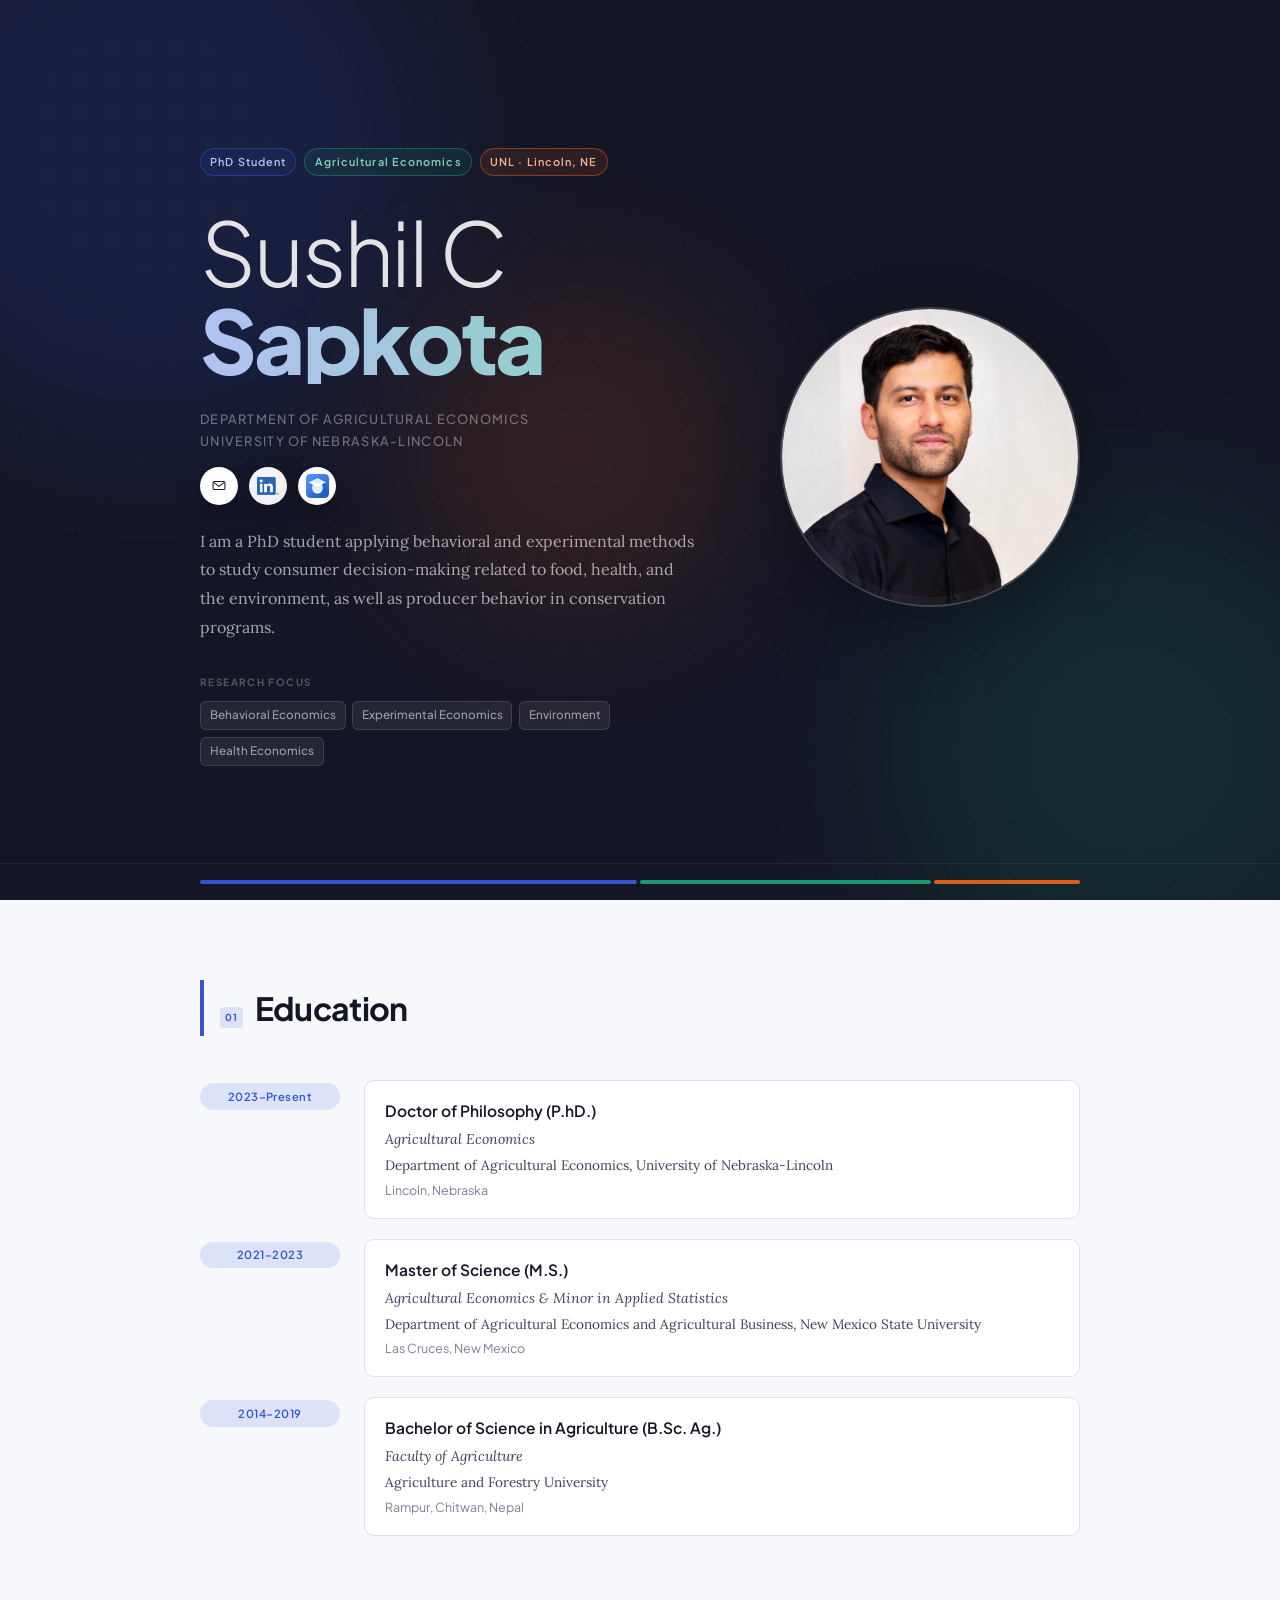
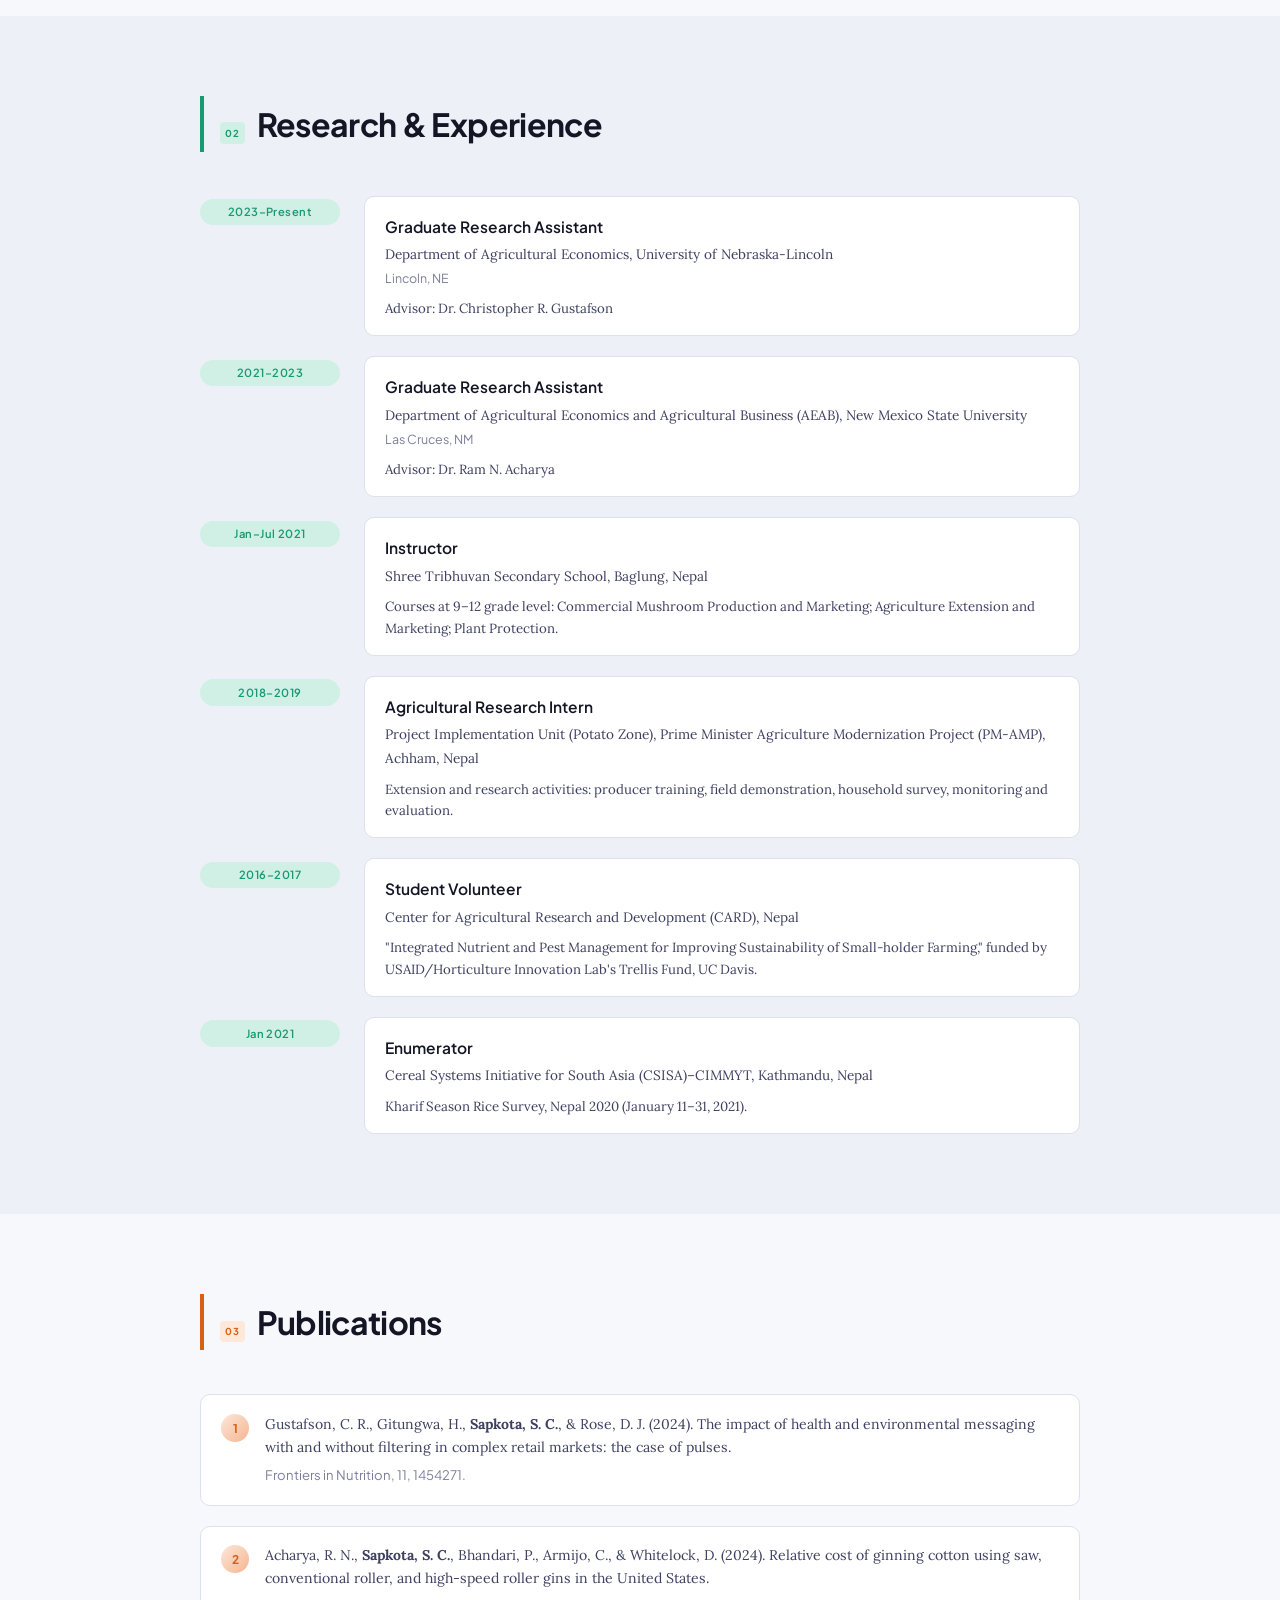
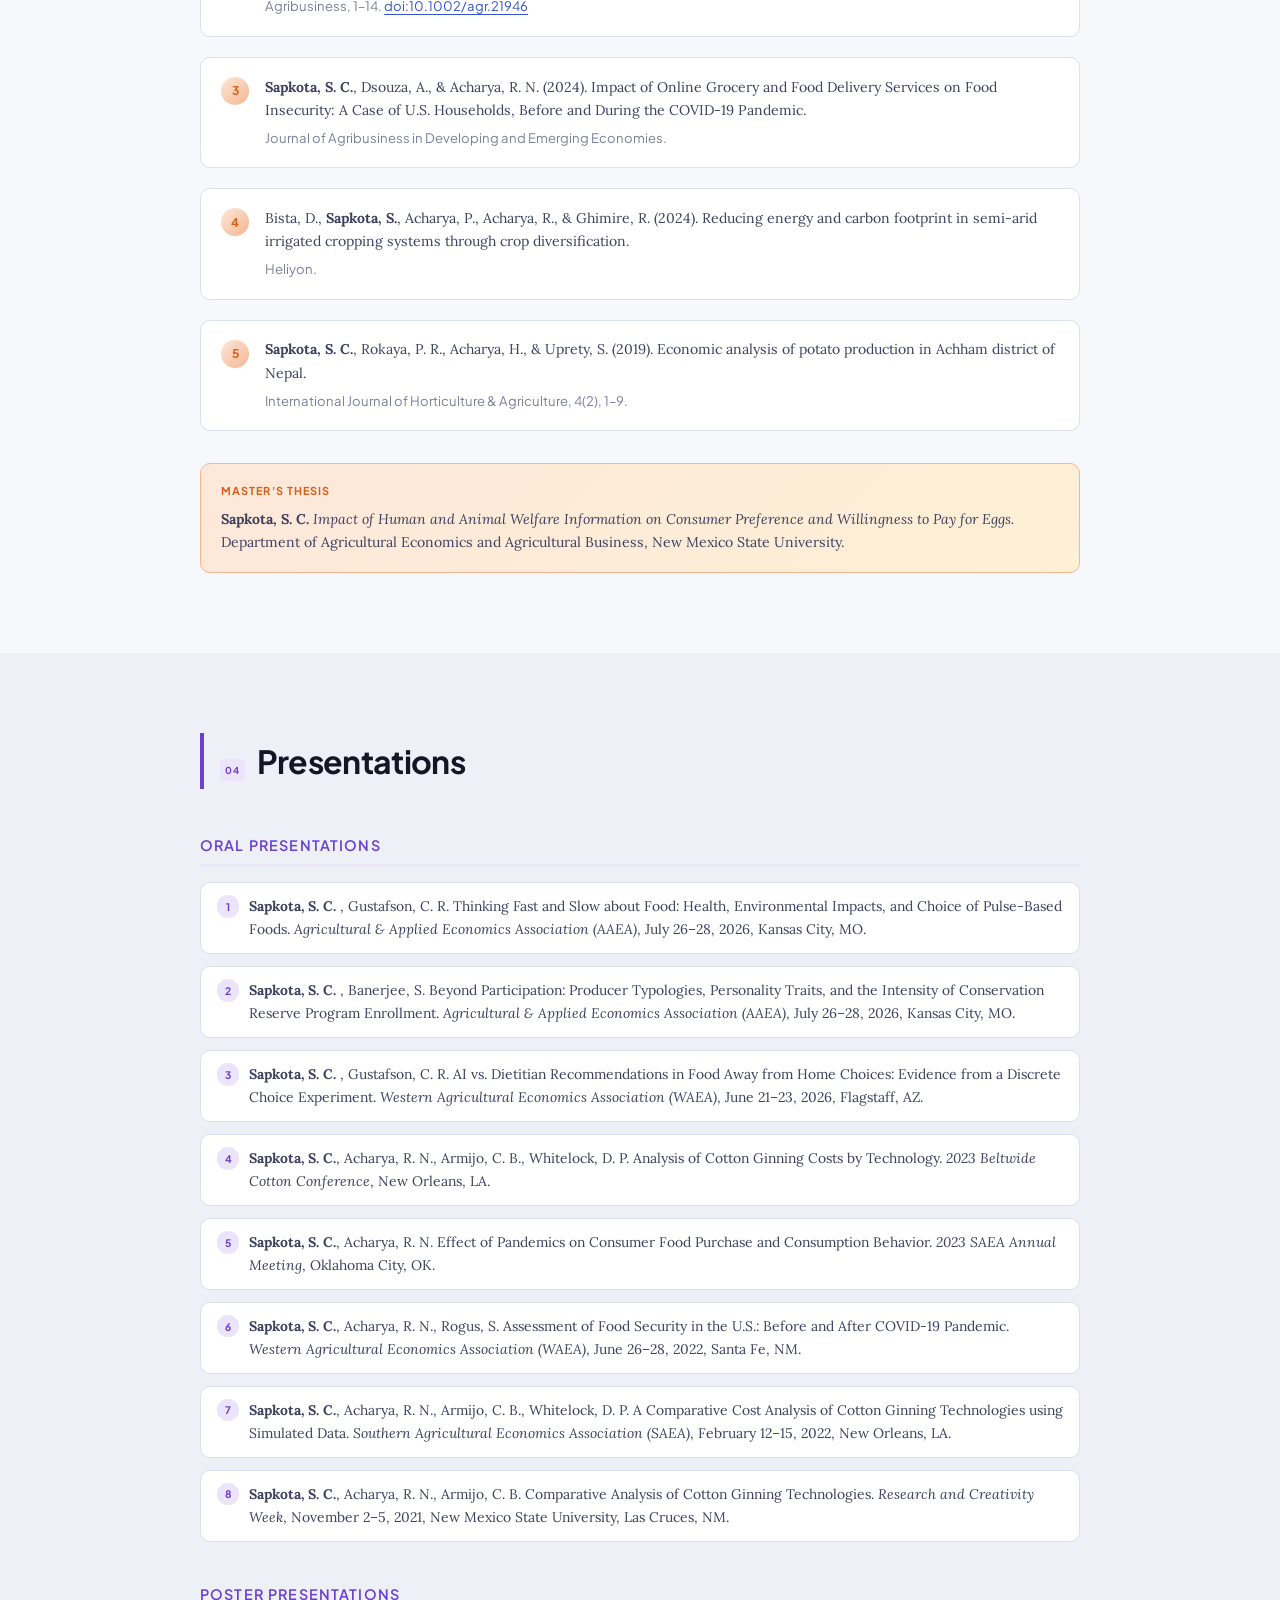
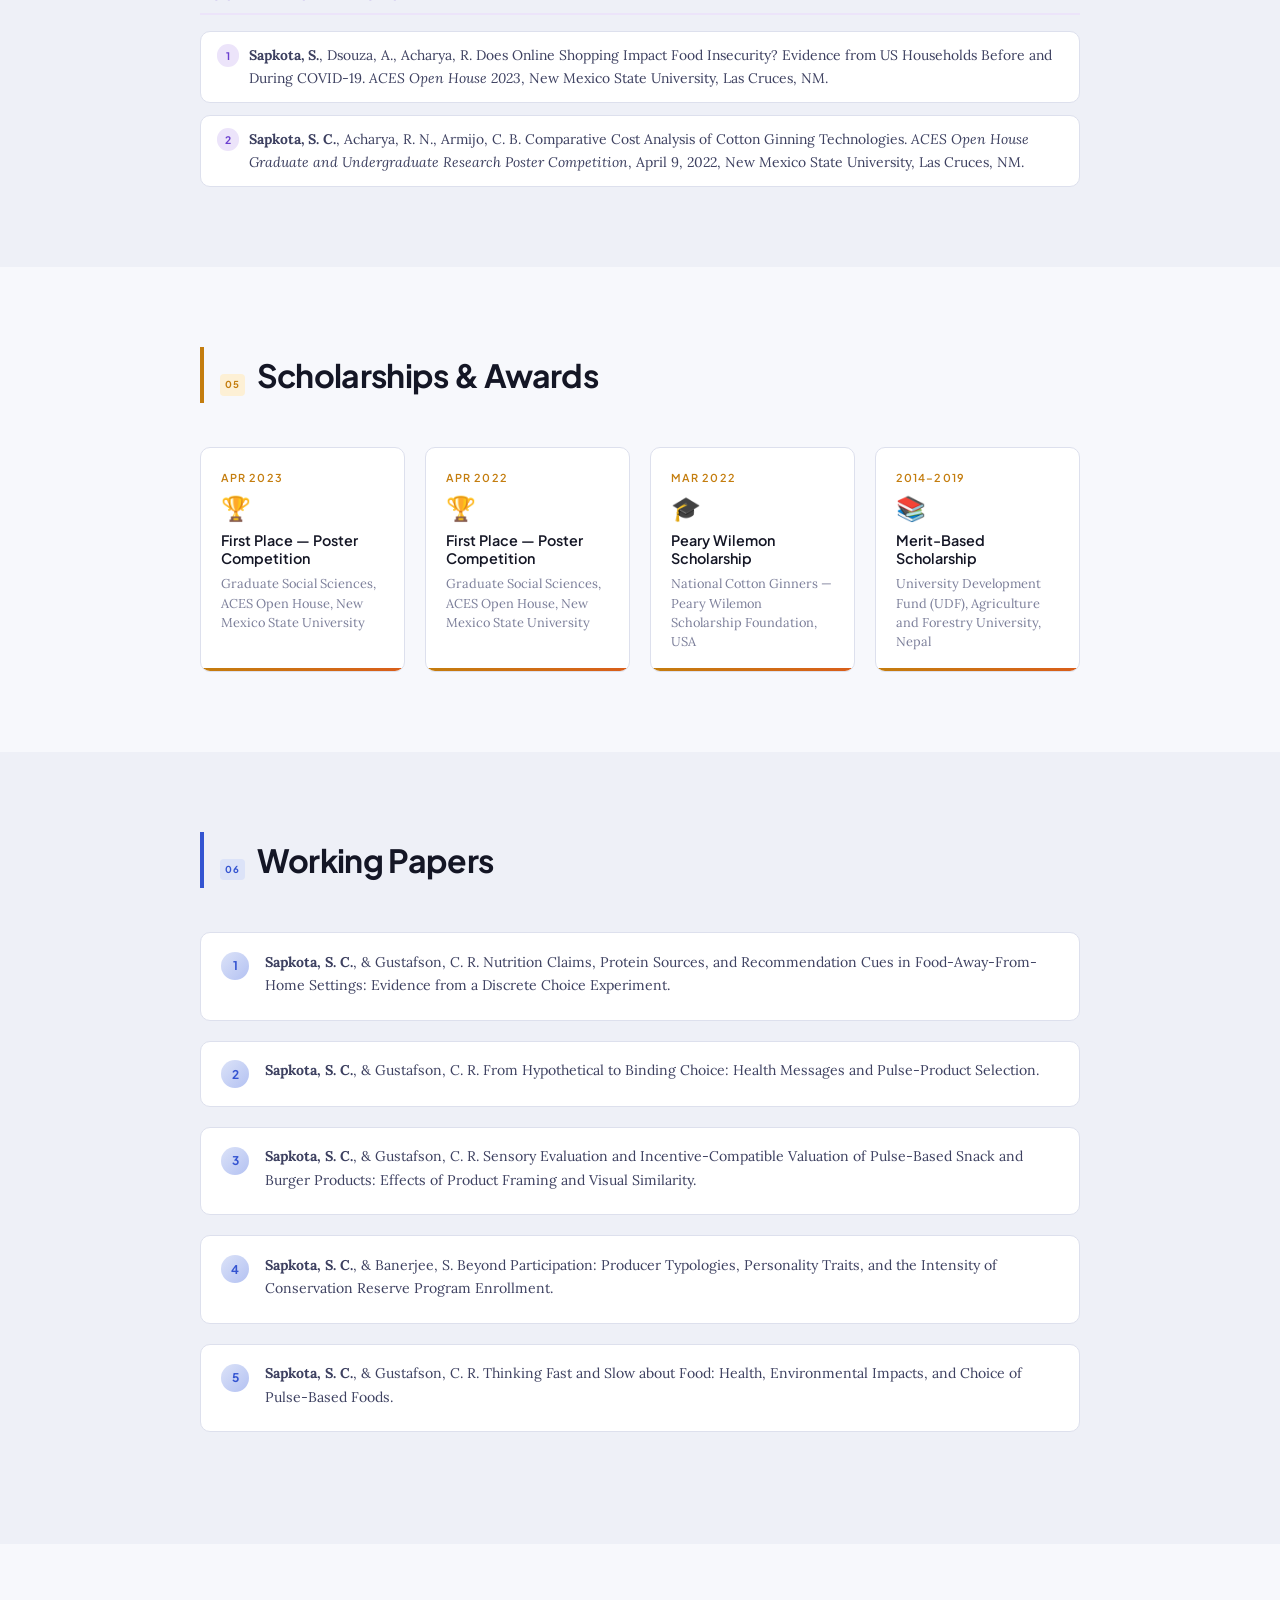
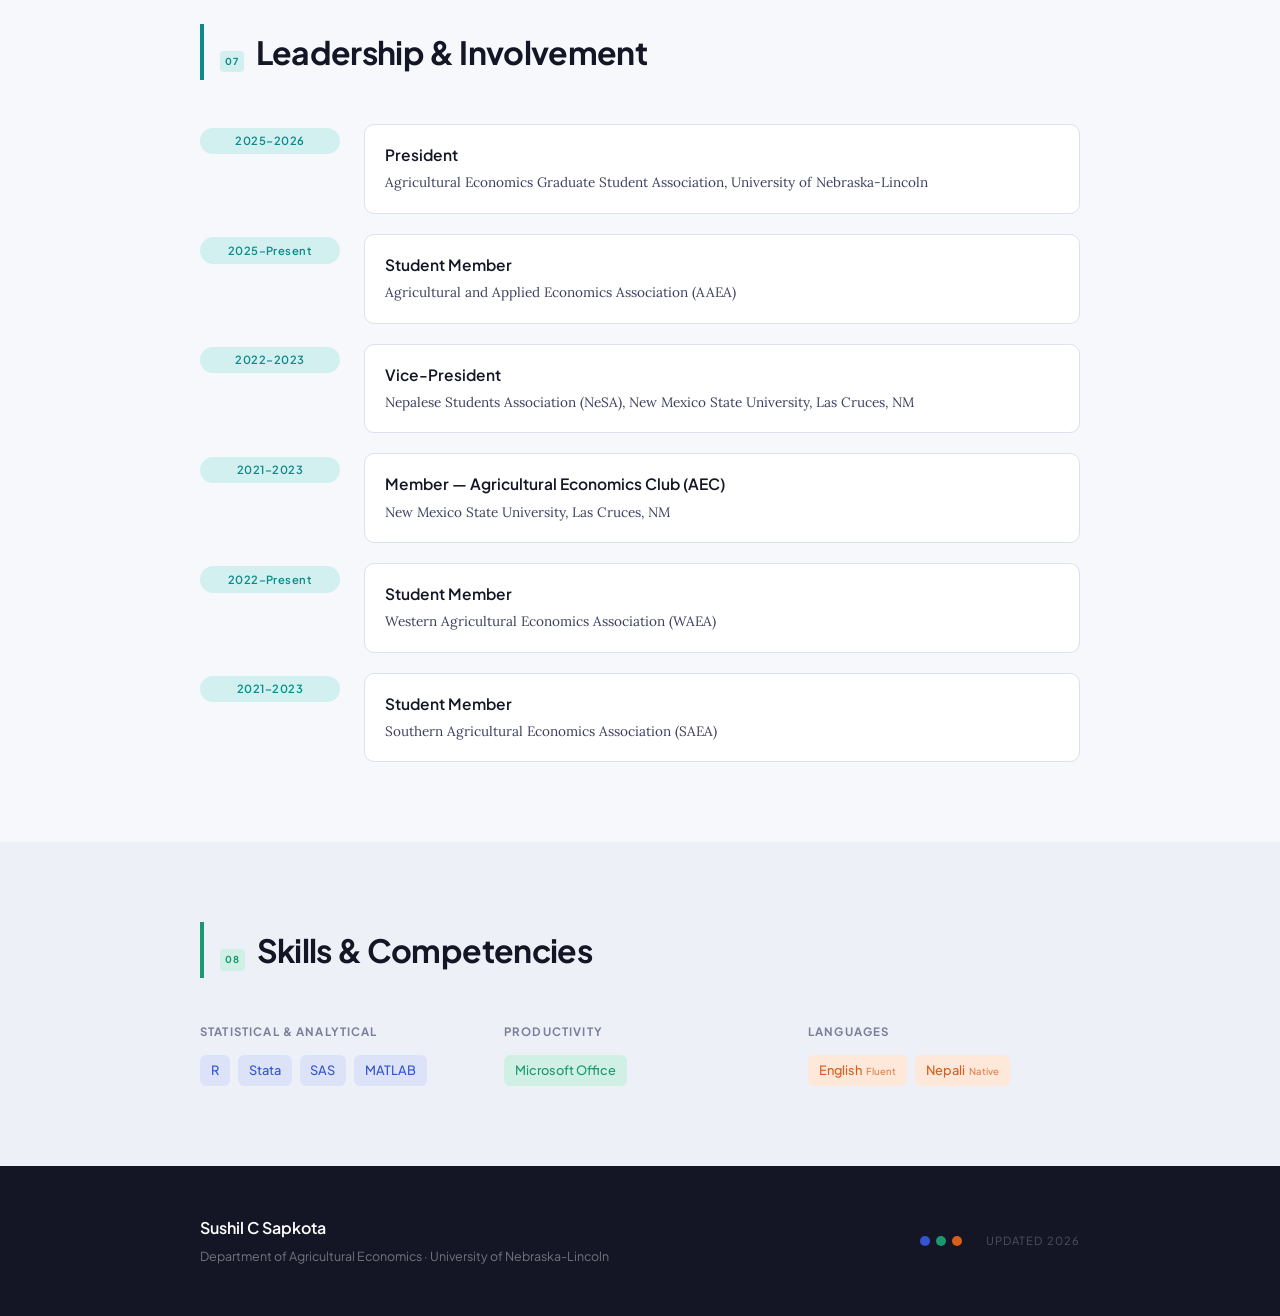
==== commit aee0de09: "Update WAEA membership to 2022-Present Co-Authored-By: Claude Opus 5 <noreply@anthropic.com> Claude-" ====
--- a/index.html
+++ b/index.html
@@ -3,7 +3,61 @@
 <head>
   <meta charset="UTF-8" />
   <meta name="viewport" content="width=device-width, initial-scale=1.0" />
-  <title>Sushil C Sapkota — Agricultural Economist</title>
+  <title>Sushil C Sapkota — Agricultural Economist, UNL</title>
+  <meta name="description" content="Sushil C Sapkota is a PhD student in Agricultural Economics at the University of Nebraska-Lincoln, researching consumer food choice, behavioral and experimental economics, and conservation programs." />
+  <meta name="author" content="Sushil C Sapkota" />
+  <link rel="canonical" href="https://sushilcs9.github.io/CV_SCS/" />
+
+  <meta property="og:type" content="profile" />
+  <meta property="og:title" content="Sushil C Sapkota — Agricultural Economist, UNL" />
+  <meta property="og:description" content="PhD student in Agricultural Economics at the University of Nebraska-Lincoln. Research on consumer food choice, behavioral and experimental economics, and conservation programs." />
+  <meta property="og:url" content="https://sushilcs9.github.io/CV_SCS/" />
+  <meta property="og:image" content="https://sushilcs9.github.io/CV_SCS/3225E10E-08E2-4736-A0DA-E0281A70B537_1_105_c.jpeg" />
+  <meta property="profile:first_name" content="Sushil" />
+  <meta property="profile:last_name" content="Sapkota" />
+  <meta name="twitter:card" content="summary_large_image" />
+  <meta name="twitter:title" content="Sushil C Sapkota — Agricultural Economist, UNL" />
+  <meta name="twitter:description" content="PhD student in Agricultural Economics at the University of Nebraska-Lincoln." />
+  <meta name="twitter:image" content="https://sushilcs9.github.io/CV_SCS/3225E10E-08E2-4736-A0DA-E0281A70B537_1_105_c.jpeg" />
+
+  <script type="application/ld+json">
+  {
+    "@context": "https://schema.org",
+    "@type": "Person",
+    "name": "Sushil C Sapkota",
+    "alternateName": ["Sushil Chandra Sapkota", "Sushil Sapkota", "S. C. Sapkota"],
+    "url": "https://sushilcs9.github.io/CV_SCS/",
+    "image": "https://sushilcs9.github.io/CV_SCS/3225E10E-08E2-4736-A0DA-E0281A70B537_1_105_c.jpeg",
+    "email": "mailto:ssapkota3@nebraska.edu",
+    "jobTitle": "PhD Student in Agricultural Economics",
+    "worksFor": {
+      "@type": "CollegeOrUniversity",
+      "name": "University of Nebraska-Lincoln",
+      "department": "Department of Agricultural Economics",
+      "url": "https://agecon.unl.edu/"
+    },
+    "alumniOf": [
+      { "@type": "CollegeOrUniversity", "name": "New Mexico State University" },
+      { "@type": "CollegeOrUniversity", "name": "Agriculture and Forestry University, Nepal" }
+    ],
+    "knowsAbout": [
+      "Agricultural Economics",
+      "Behavioral Economics",
+      "Experimental Economics",
+      "Consumer Food Choice",
+      "Discrete Choice Experiments",
+      "Food Security",
+      "Conservation Reserve Program"
+    ],
+    "sameAs": [
+      "https://scholar.google.com/citations?user=Bftoj8IAAAAJ&hl=en",
+      "https://www.linkedin.com/in/sushil-sapkota-06522b165/",
+      "https://www.researchgate.net/profile/Sushil-Sapkota-3",
+      "https://agecon.unl.edu/person/sushil-sapkota/"
+    ]
+  }
+  </script>
+
   <link rel="preconnect" href="https://fonts.googleapis.com" />
   <link rel="preconnect" href="https://fonts.gstatic.com" crossorigin />
   <link href="https://fonts.googleapis.com/css2?family=Plus+Jakarta+Sans:ital,wght@0,300;0,400;0,500;0,600;0,700;1,300;1,400&family=Lora:ital,wght@0,400;0,500;1,400&display=swap" rel="stylesheet" />
@@ -440,7 +494,7 @@
           </article>
 
           <article class="tl-item">
-            <div class="tl-badge tl-badge--teal">2022–2023</div>
+            <div class="tl-badge tl-badge--teal">2022–Present</div>
             <div class="tl-card">
               <h3 class="tl-role">Student Member</h3>
               <p class="tl-org">Western Agricultural Economics Association (WAEA)</p>
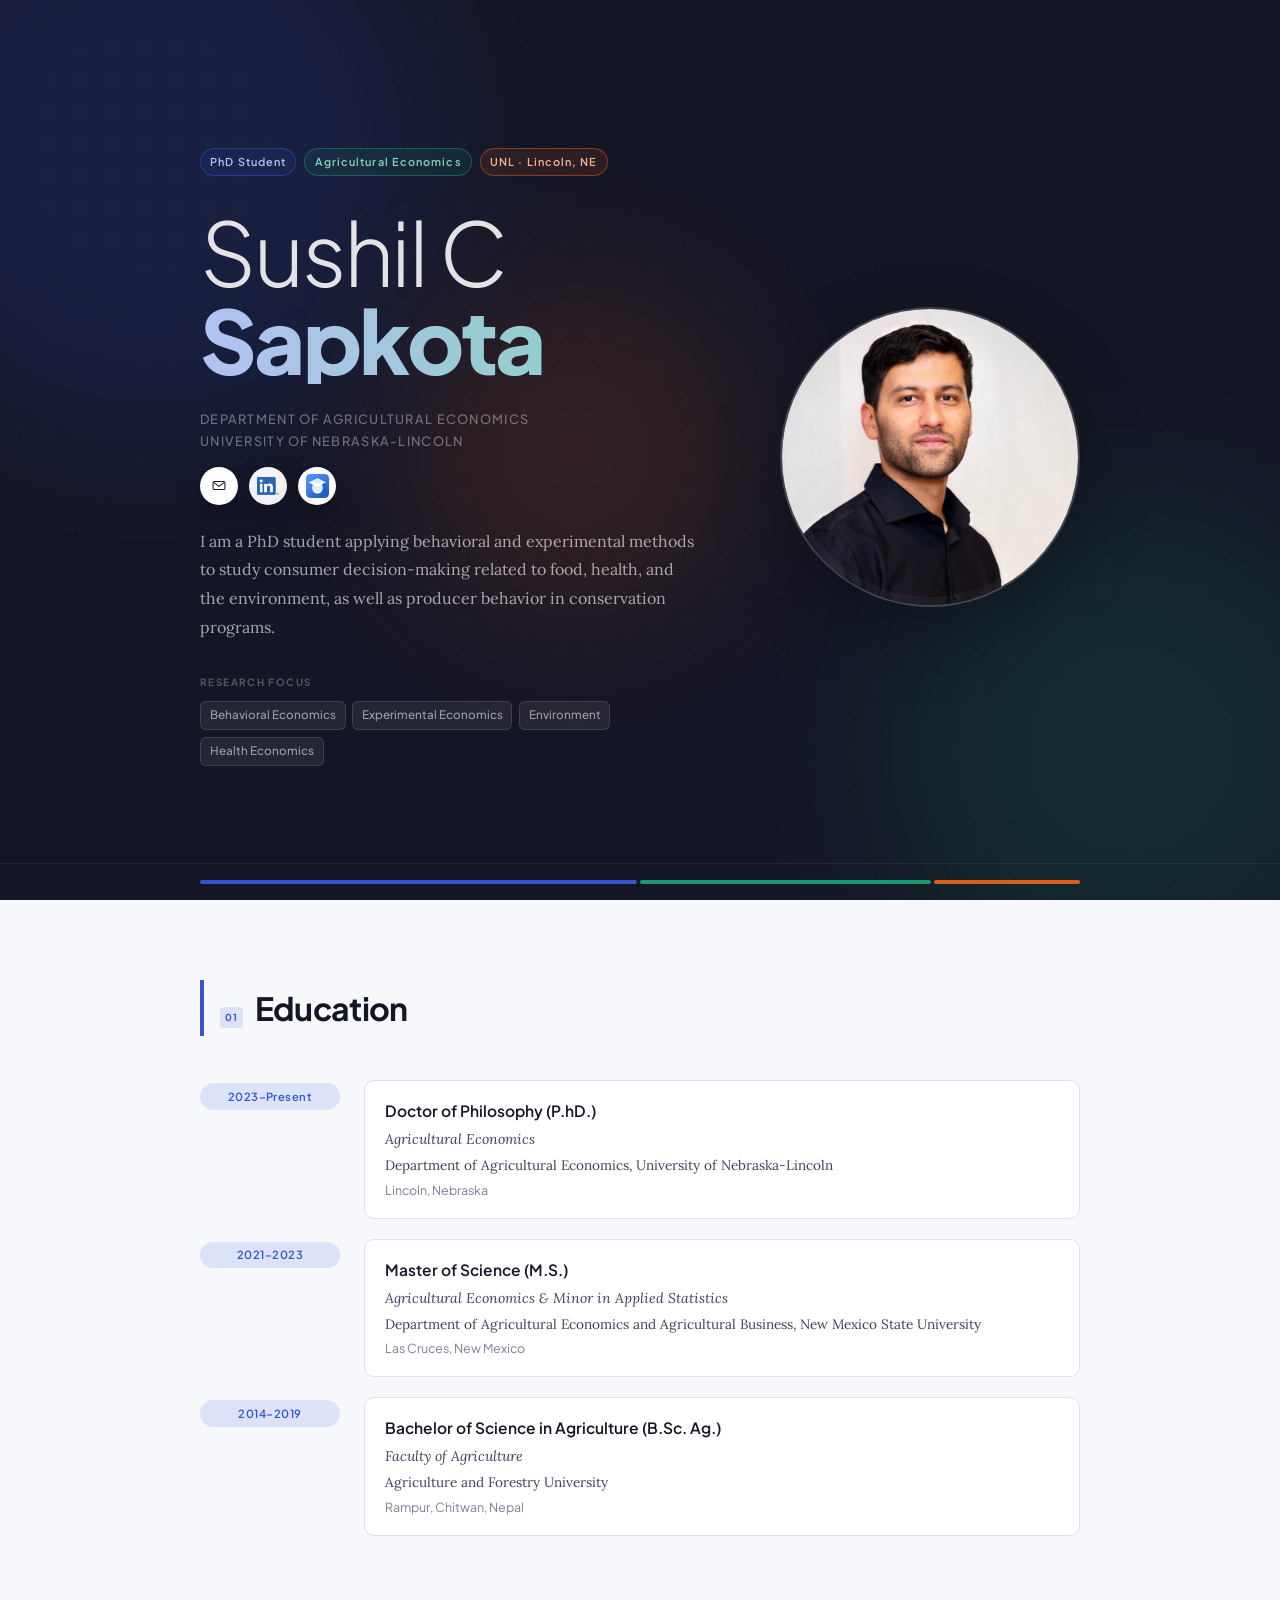
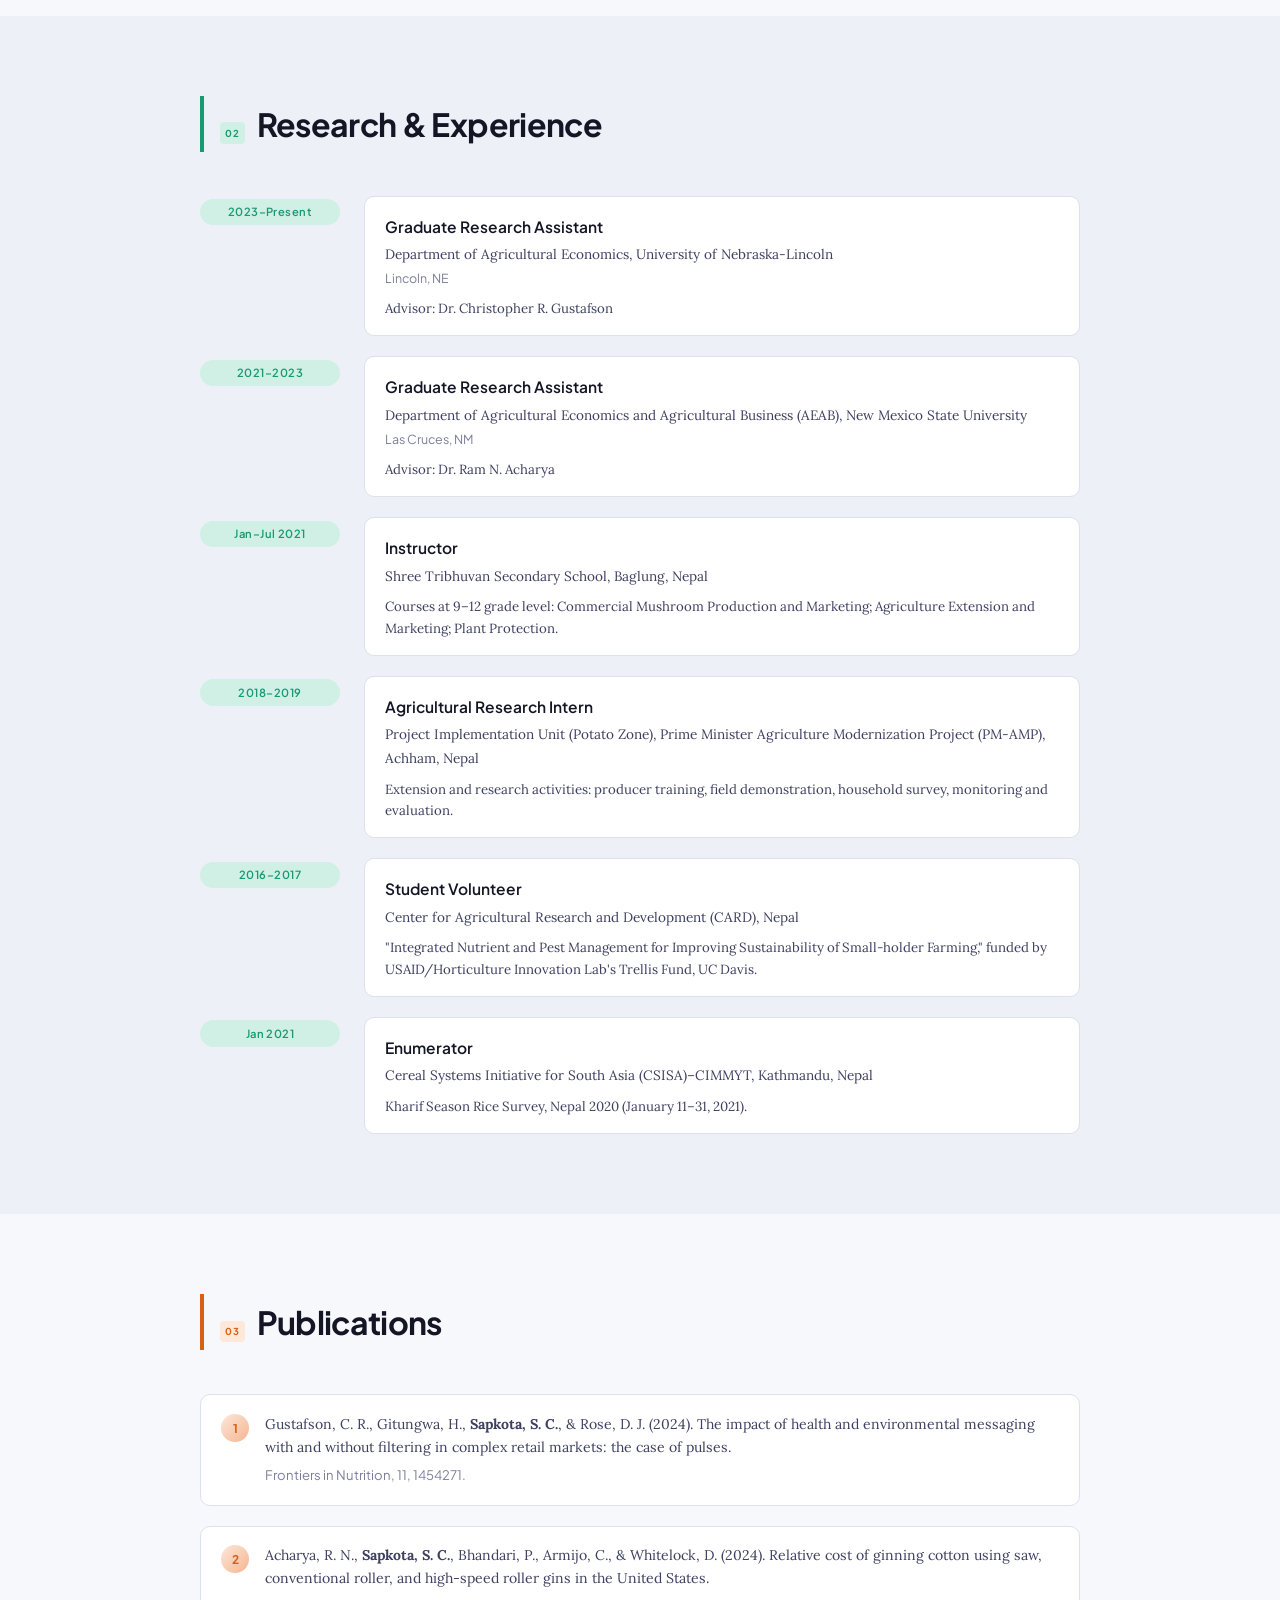
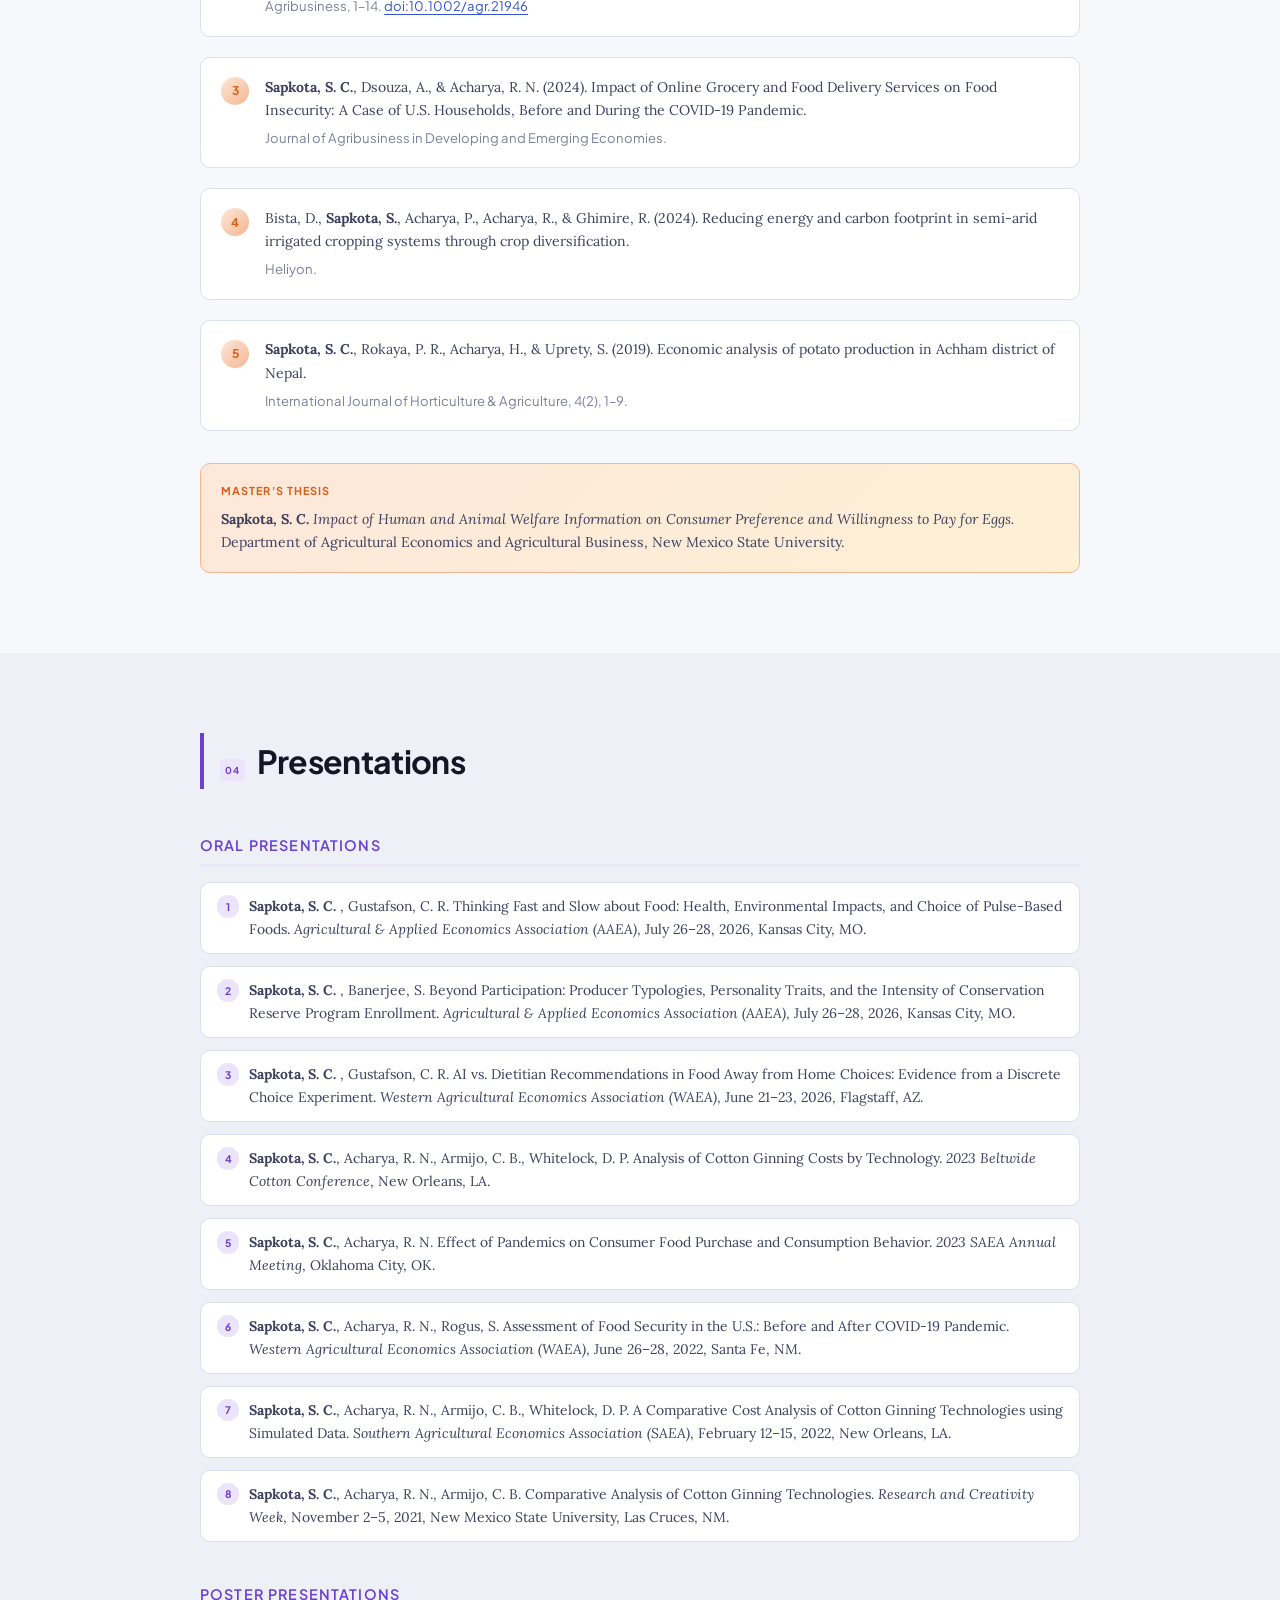
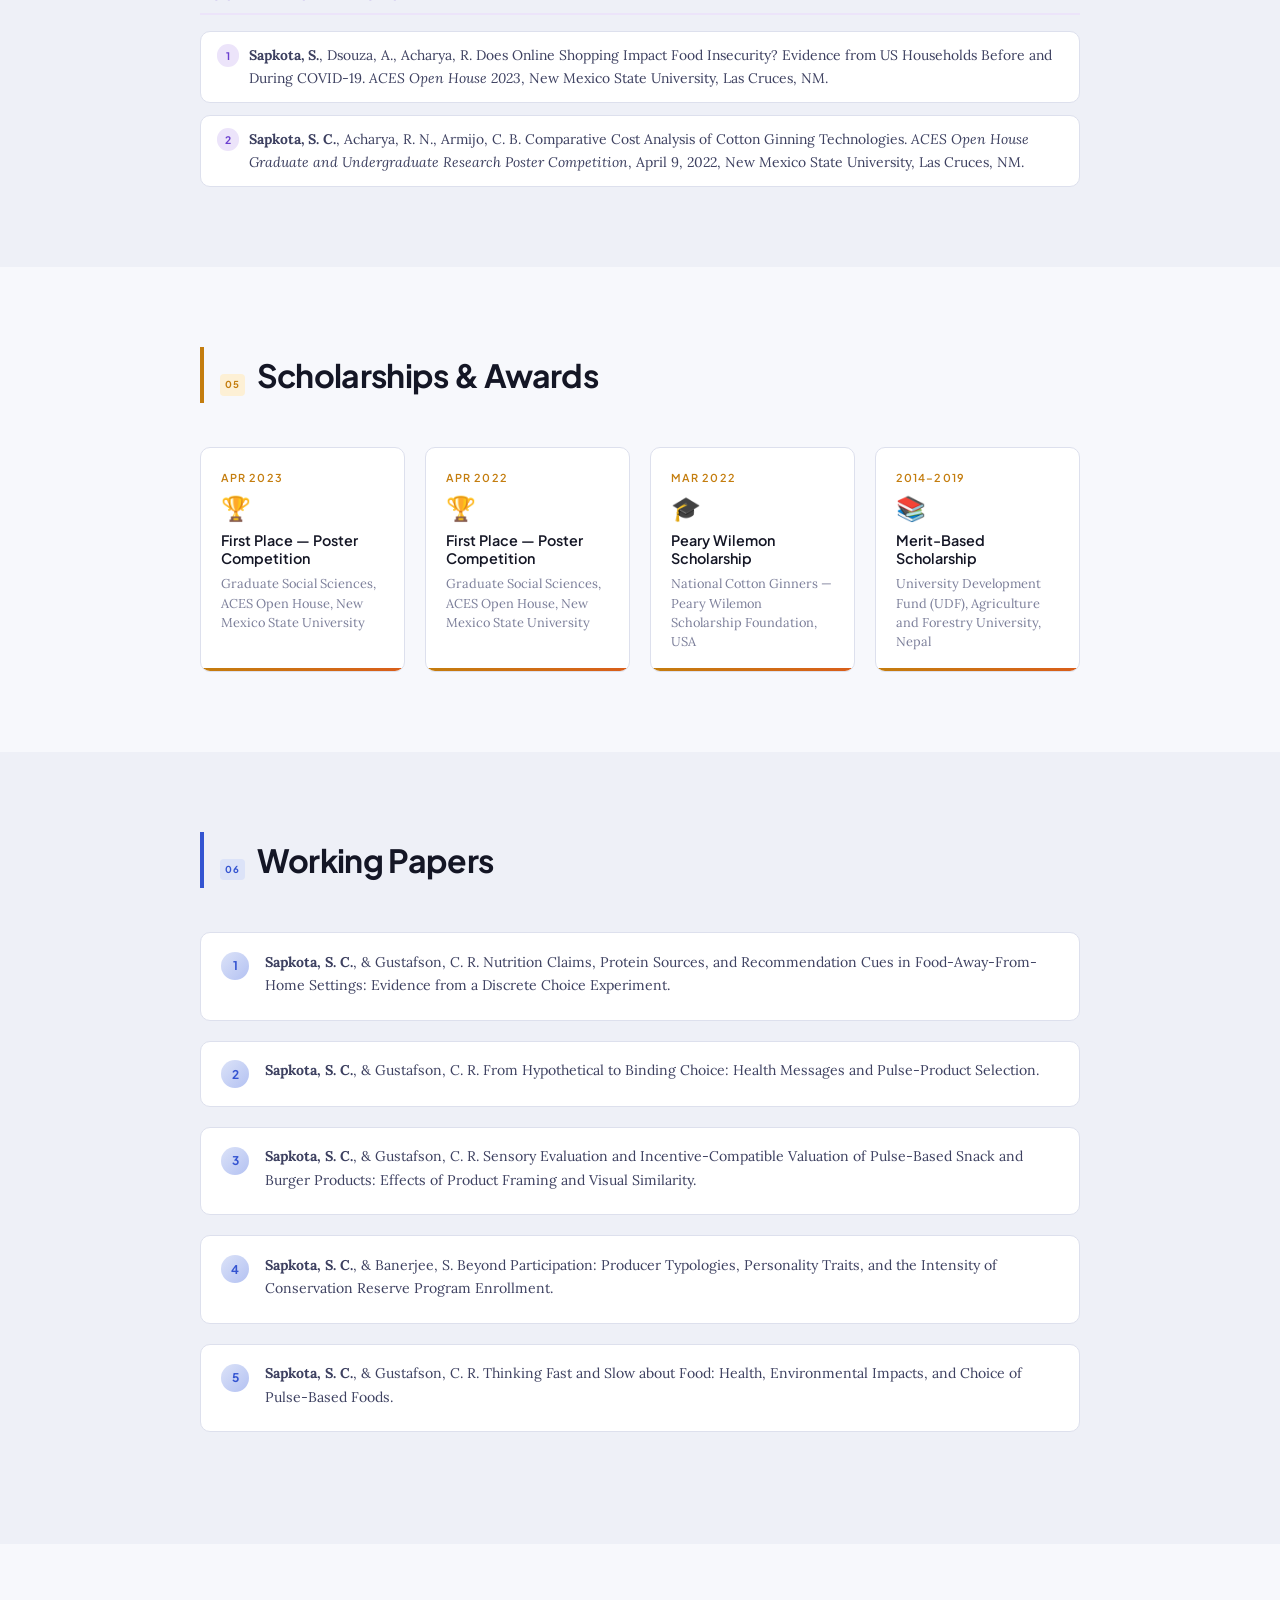
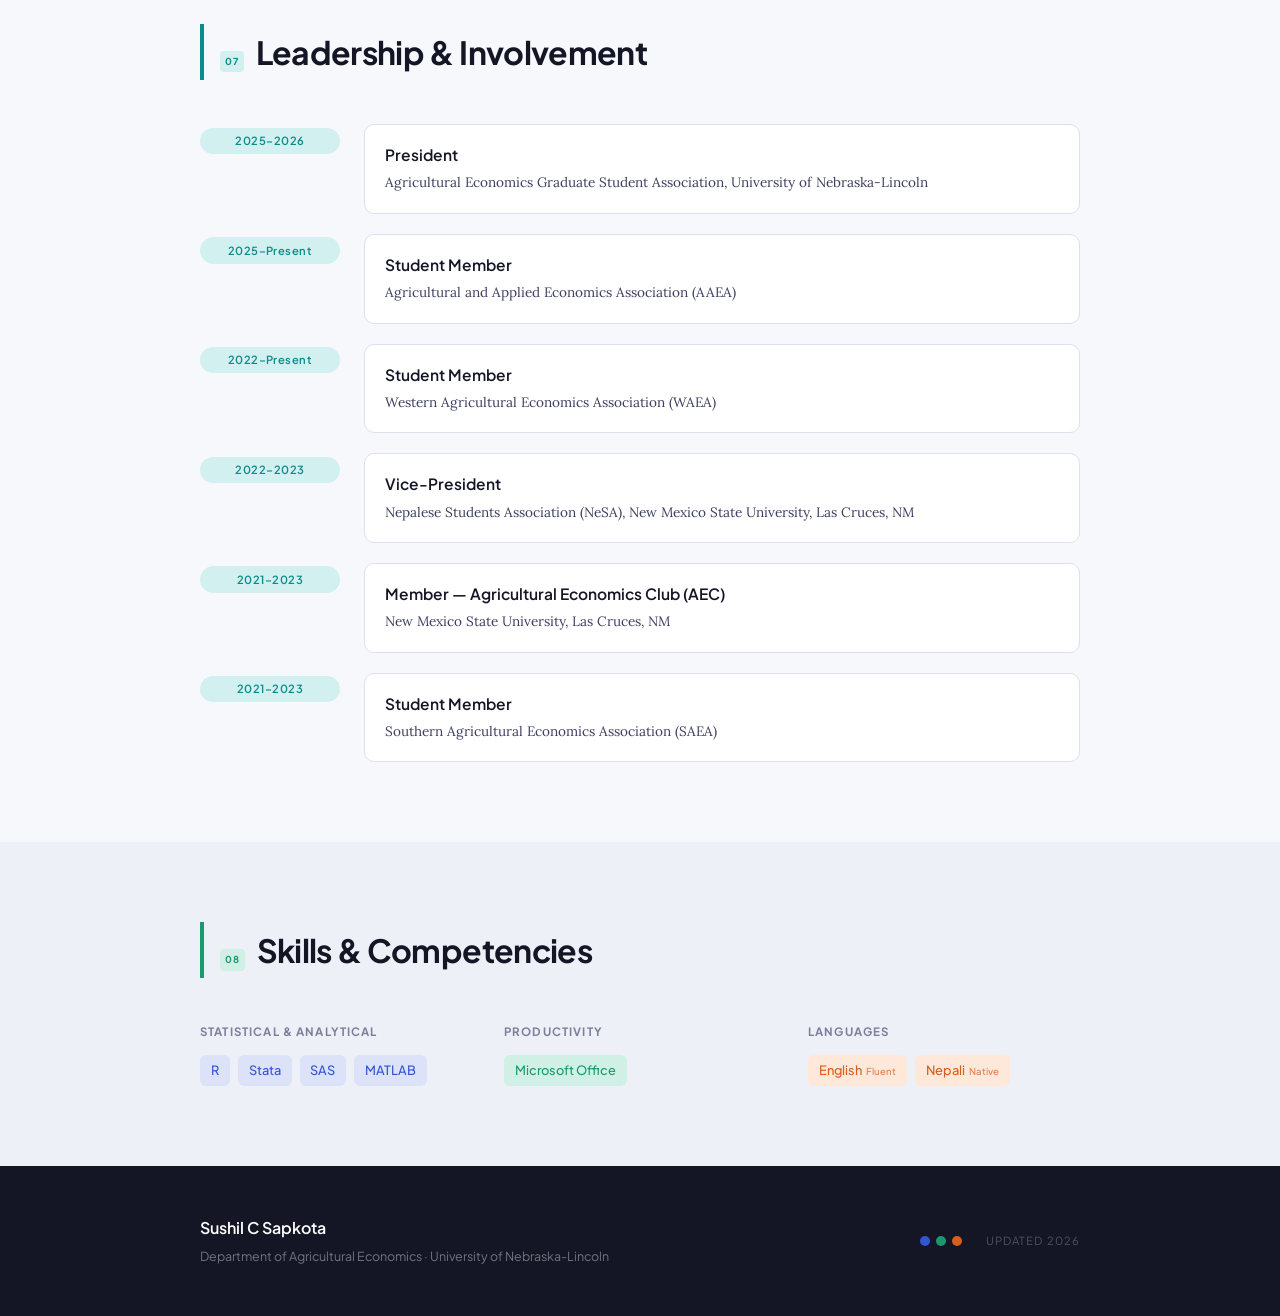
==== commit f93d09d5: "Move WAEA membership below AAEA in Leadership Co-Authored-By: Claude Opus 5 <noreply@anthropic.com> " ====
--- a/index.html
+++ b/index.html
@@ -478,6 +478,14 @@
           </article>
 
           <article class="tl-item">
+            <div class="tl-badge tl-badge--teal">2022–Present</div>
+            <div class="tl-card">
+              <h3 class="tl-role">Student Member</h3>
+              <p class="tl-org">Western Agricultural Economics Association (WAEA)</p>
+            </div>
+          </article>
+
+          <article class="tl-item">
             <div class="tl-badge tl-badge--teal">2022–2023</div>
             <div class="tl-card">
               <h3 class="tl-role">Vice-President</h3>
@@ -490,14 +498,6 @@
             <div class="tl-card">
               <h3 class="tl-role">Member — Agricultural Economics Club (AEC)</h3>
               <p class="tl-org">New Mexico State University, Las Cruces, NM</p>
-            </div>
-          </article>
-
-          <article class="tl-item">
-            <div class="tl-badge tl-badge--teal">2022–Present</div>
-            <div class="tl-card">
-              <h3 class="tl-role">Student Member</h3>
-              <p class="tl-org">Western Agricultural Economics Association (WAEA)</p>
             </div>
           </article>
 
